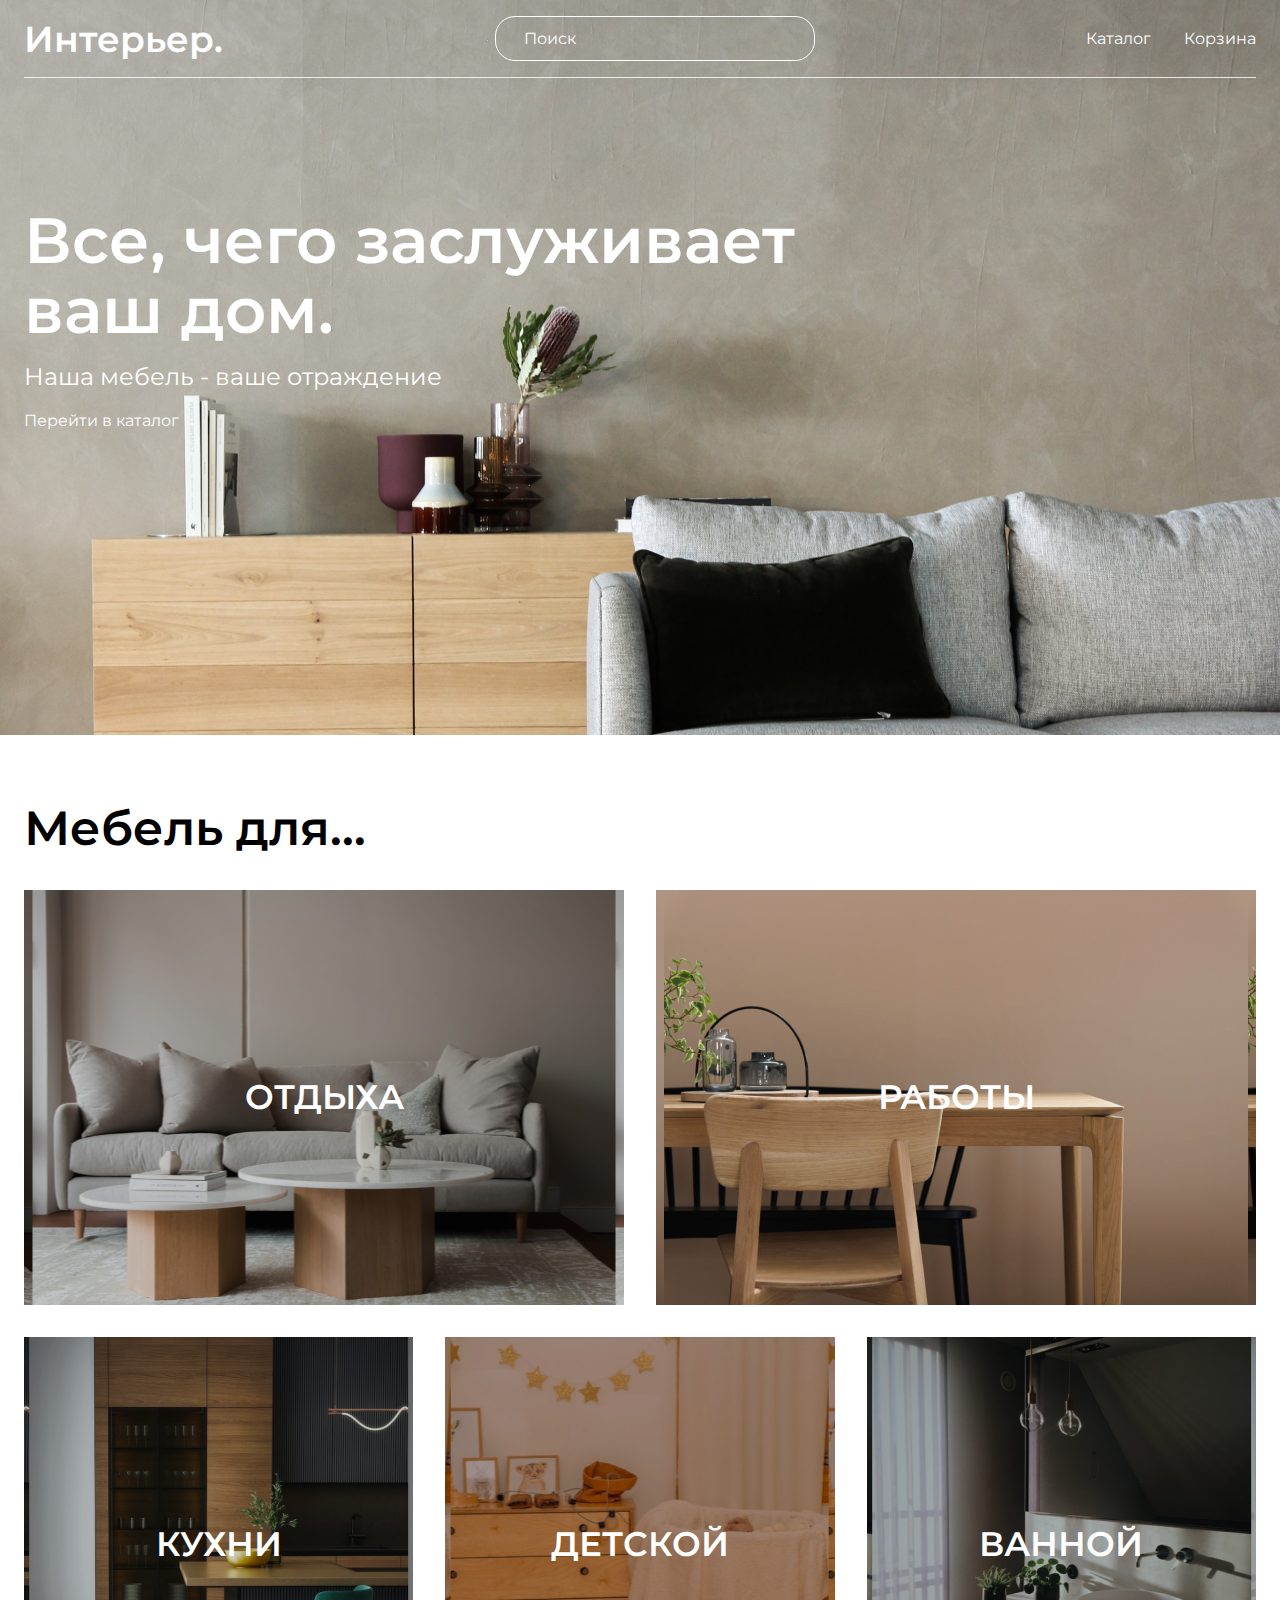
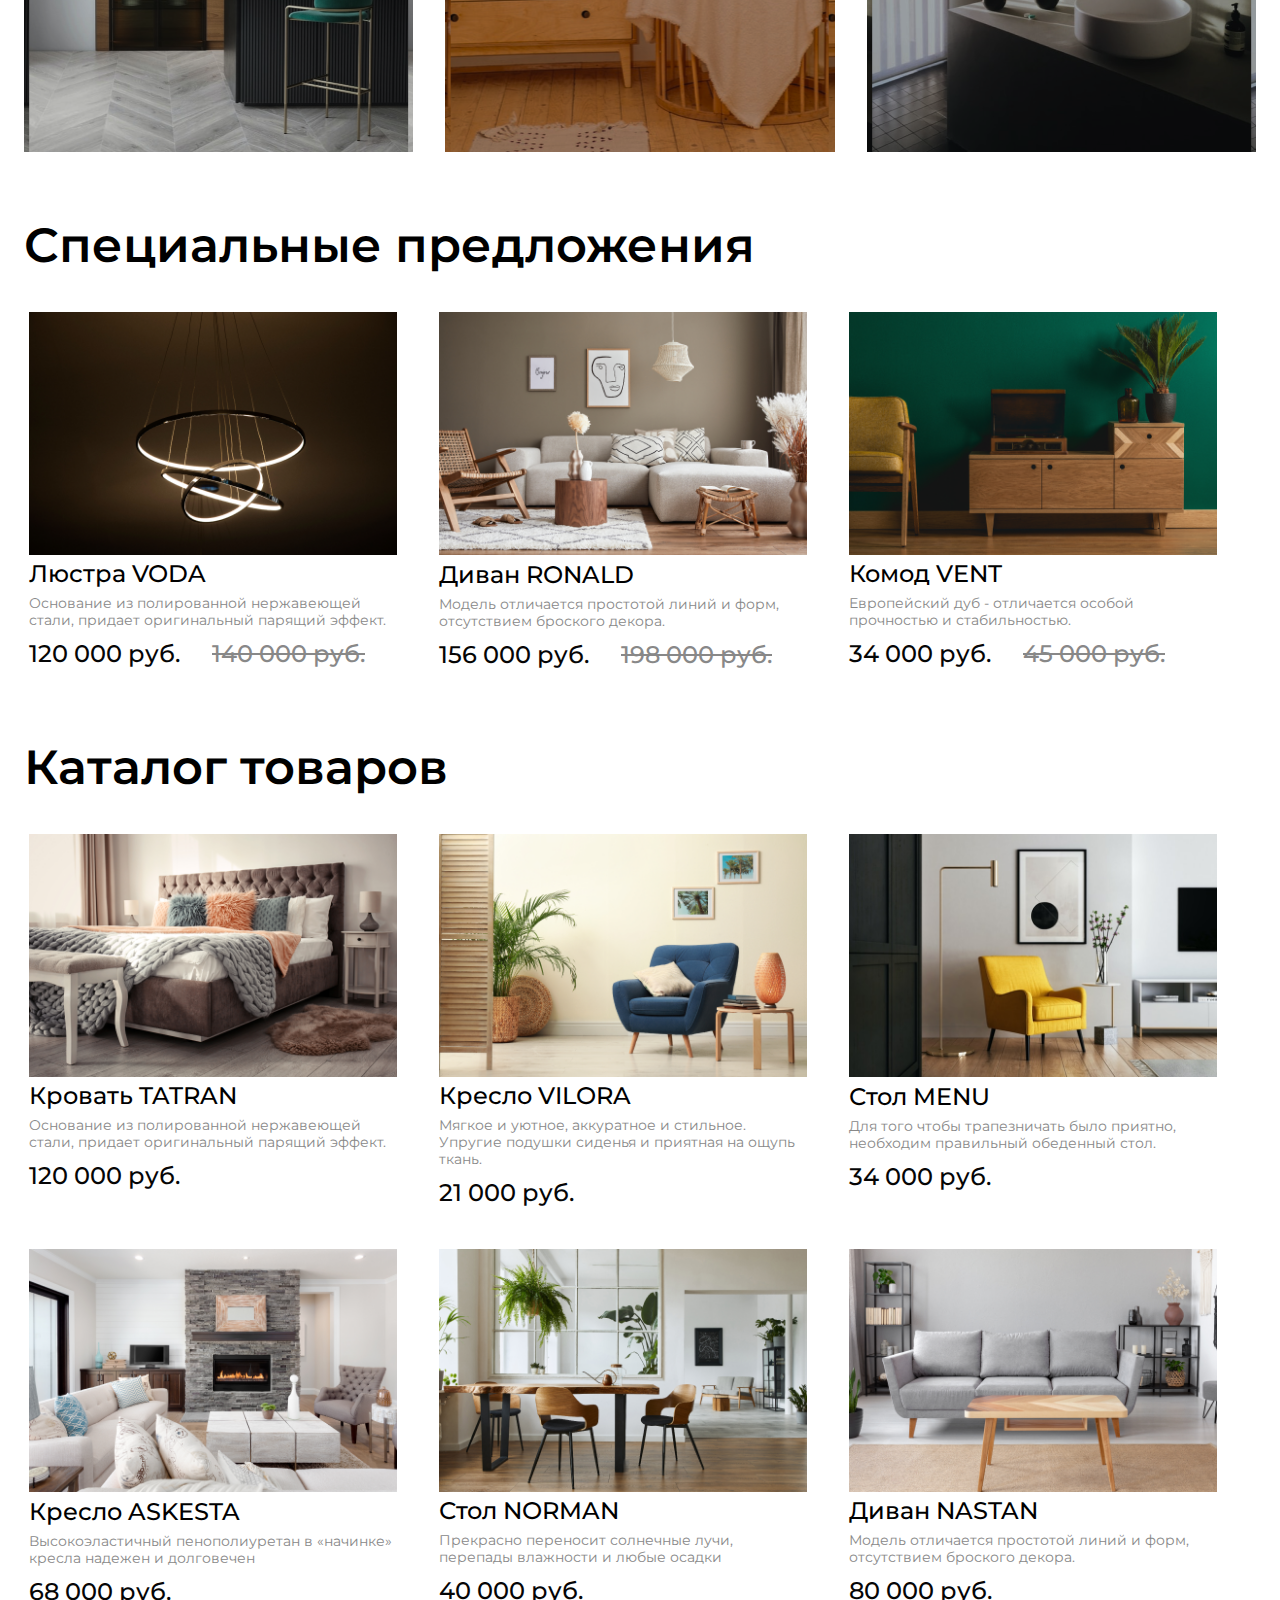
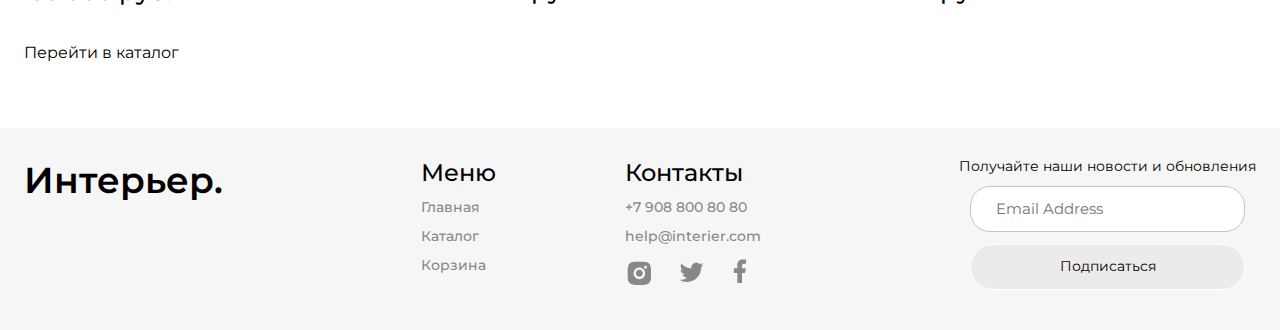
==== index.html @ f6179c94 "first commit" ====
<!DOCTYPE html>
<html lang="en">

<head>
    <meta charset="UTF-8">
    <meta http-equiv="X-UA-Compatible" content="IE=edge">
    <meta name="viewport" content="width=device-width, initial-scale=1.0">
    <link rel="preconnect" href="https://fonts.googleapis.com">
    <link rel="preconnect" href="https://fonts.gstatic.com" crossorigin>
    <link
        href="https://fonts.googleapis.com/css2?family=Montserrat:ital,wght@0,100;0,200;0,300;0,400;0,500;0,600;0,700;0,800;0,900;1,100;1,200;1,300;1,400;1,500;1,600;1,700;1,800;1,900&display=swap"
        rel="stylesheet">

    <link rel="stylesheet" href="css/normilize.css">
    <link rel="stylesheet" href="./css/style.min.css">
    <title>Best Pashi site</title>
</head>

<body>
    <div class="top center">
        <!-- <header class="header">
            <img class="header__logo" src="./img/social_links/logo.svg" alt="logo-header">
            <input class="header__input" type="text" placeholder="Поиск">
            <nav class="menu">
                <a href="./catalog.html" class="menu__link">Каталог</a>
                <a href="./basket.html" class="menu__link">Корзина</a>
            </nav>
        </header> -->
        <header class="header">
            <a href="./index.html" class="logo">Интерьер.</a>
            <input class="header__input" type="text" placeholder="Поиск">
            <nav class="header__menu">
                <a href="./catalog.html" class="header__link">Каталог</a>
                <a href="./basket.html" class="header__link">Корзина</a>
            </nav>
            <nav class="header__menu-mobile">
                <a href="./catalog.html" class="header__menu-mobile-link"><svg width="20" height="19"
                        viewBox="0 0 20 19" fill="none" xmlns="http://www.w3.org/2000/svg">
                        <g clip-path="url(#clip0_310_614)">
                            <path
                                d="M5.7515 2.99141C4.59282 4.14838 3.91891 5.70363 3.86709 7.34023C3.81528 8.97682 4.38946 10.5716 5.47264 11.7995C6.55581 13.0275 8.06645 13.7962 9.69672 13.9491C11.2973 14.0991 12.8949 13.6444 14.1757 12.6766L17.5069 16.0085L17.5069 16.0085C17.5897 16.0914 17.6881 16.1571 17.7963 16.2019C17.9046 16.2468 18.0206 16.2698 18.1377 16.2698C18.2549 16.2698 18.3709 16.2468 18.4791 16.2019C18.5873 16.1571 18.6857 16.0914 18.7685 16.0085C18.8514 15.9257 18.9171 15.8274 18.9619 15.7191C19.0068 15.6109 19.0298 15.4949 19.0298 15.3777C19.0298 15.2606 19.0068 15.1446 18.9619 15.0363C18.9171 14.9281 18.8514 14.8298 18.7685 14.7469L18.7685 14.7469L15.4368 11.416C16.4021 10.135 16.8547 8.53846 16.7038 6.93943C16.5501 5.31054 15.7816 3.80139 14.5547 2.719C13.3277 1.63662 11.7345 1.06232 10.0992 1.11292C8.46381 1.16352 6.90917 1.83523 5.7515 2.99141ZM5.7515 2.99141L5.82216 3.06217L5.7515 2.99141ZM13.5895 4.25366C14.0271 4.68416 14.3751 5.19703 14.6135 5.76269C14.8518 6.32835 14.9758 6.93561 14.9783 7.54944C14.9808 8.16327 14.8618 8.77152 14.628 9.3391C14.3943 9.90669 14.0505 10.4224 13.6164 10.8564C13.1824 11.2905 12.6667 11.6343 12.0991 11.868C11.5315 12.1018 10.9233 12.2208 10.3094 12.2183C9.6956 12.2158 9.08834 12.0918 8.52268 11.8535C7.95702 11.6151 7.44415 11.2671 7.01365 10.8295C6.15334 9.95509 5.67341 8.77613 5.6784 7.54944C5.6834 6.32275 6.17291 5.14773 7.04032 4.28033C7.90772 3.41292 9.08274 2.92341 10.3094 2.91841C11.5361 2.91342 12.7151 3.39335 13.5895 4.25366Z"
                                fill="white" stroke="white" stroke-width="0.2" />
                        </g>
                        <defs>
                            <clipPath id="clip0_310_614">
                                <rect width="19" height="19" fill="white" transform="translate(0.800537)" />
                            </clipPath>
                        </defs>
                    </svg>
                </a>
                <a href="./catalog.html" class="header__menu-mobile-link"><svg width="20" height="21" viewBox="0 0 20 21"
                        fill="none" xmlns="http://www.w3.org/2000/svg">
                        <rect x="0.800537" y="0.900024" width="4.57143" height="4.57143" fill="white" />
                        <rect x="0.800537" y="8.21436" width="4.57143" height="4.57143" fill="white" />
                        <rect x="0.800537" y="15.5286" width="4.57143" height="4.57143" fill="white" />
                        <rect x="8.11401" y="8.21436" width="4.57143" height="4.57143" fill="white" />
                        <rect x="8.11401" y="15.5286" width="4.57143" height="4.57143" fill="white" />
                        <rect x="8.11401" y="0.900024" width="4.57143" height="4.57143" fill="white" />
                        <rect x="15.4285" y="8.21436" width="4.57143" height="4.57143" fill="white" />
                        <rect x="15.4285" y="15.5286" width="4.57143" height="4.57143" fill="white" />
                        <rect x="15.4285" y="0.900024" width="4.57143" height="4.57143" fill="white" />
                    </svg>
                </a>
                <a href="./basket.html" class="header__menu-mobile-link"><svg width="25" height="25" viewBox="0 0 25 25"
                        fill="none" xmlns="http://www.w3.org/2000/svg">
                        <path
                            d="M14.5834 20.8333C15.1359 20.8333 15.6658 20.6138 16.0566 20.2231C16.4473 19.8324 16.6667 19.3025 16.6667 18.75C16.6667 18.1974 16.4473 17.6675 16.0566 17.2768C15.6658 16.8861 15.1359 16.6666 14.5834 16.6666C14.0309 16.6666 13.501 16.8861 13.1103 17.2768C12.7196 17.6675 12.5001 18.1974 12.5001 18.75C12.5001 19.3025 12.7196 19.8324 13.1103 20.2231C13.501 20.6138 14.0309 20.8333 14.5834 20.8333ZM7.29174 20.8333C7.84428 20.8333 8.37418 20.6138 8.76488 20.2231C9.15558 19.8324 9.37508 19.3025 9.37508 18.75C9.37508 18.1974 9.15558 17.6675 8.76488 17.2768C8.37418 16.8861 7.84428 16.6666 7.29174 16.6666C6.73921 16.6666 6.20931 16.8861 5.81861 17.2768C5.4279 17.6675 5.20841 18.1974 5.20841 18.75C5.20841 19.3025 5.4279 19.8324 5.81861 20.2231C6.20931 20.6138 6.73921 20.8333 7.29174 20.8333ZM20.873 6.16975C21.133 6.16136 21.3796 6.05217 21.5606 5.86525C21.7416 5.67834 21.8428 5.42836 21.8428 5.16819C21.8428 4.90801 21.7416 4.65804 21.5606 4.47112C21.3796 4.28421 21.133 4.17501 20.873 4.16663H19.674C18.7345 4.16663 17.922 4.81871 17.7178 5.73538L16.4126 11.6125C16.2084 12.5291 15.3959 13.1812 14.4563 13.1812H6.63133L5.12924 7.17079H14.8636C15.1212 7.15904 15.3644 7.04844 15.5425 6.86199C15.7206 6.67555 15.82 6.42761 15.82 6.16975C15.82 5.91189 15.7206 5.66395 15.5425 5.47751C15.3644 5.29106 15.1212 5.18046 14.8636 5.16871H5.12924C4.82473 5.16862 4.5242 5.23796 4.25051 5.37145C3.97682 5.50495 3.73716 5.69909 3.54976 5.93911C3.36236 6.17913 3.23215 6.45872 3.16903 6.75662C3.10591 7.05452 3.11154 7.36289 3.1855 7.65829L4.68758 13.6666C4.79586 14.1002 5.046 14.485 5.39821 14.7601C5.75042 15.0351 6.18447 15.1844 6.63133 15.1843H14.4563C15.368 15.1845 16.2524 14.8736 16.9636 14.3032C17.6748 13.7327 18.1701 12.9368 18.3678 12.0468L19.674 6.16975H20.873Z"
                            fill="white" />
                    </svg>
                </a>
            </nav>
        </header>
        <section class="home">
            <h1 class="home__title">Все, чего заслуживает<br> ваш дом.</h1>
            <p class="home__descr">Наша мебель - ваше отраждение</p>
            <a href="./catalog.html" class="content-link">Перейти в каталог</a>
        </section>
    </div>

    <section class="furniture center">
        <h2 class="products-title">Мебель для...</h2>
        <div class="furniture__grid-wrap">
            <div class="furniture__item furniture__item--background-1 furniture__item--6-colums">
                <a href="#" class="furniture__card-name">ОТДЫХА</a>
            </div>
            <div class="furniture__item furniture__item--background-2 furniture__item--6-colums">
                <a class="furniture__card-name" href="#">РАБОТЫ</a>
            </div>
            <div class="furniture__item furniture__item--background-3 ">
                <a class="furniture__card-name" href="#">КУХНИ</a>
            </div>
            <div class="furniture__item furniture__item--background-4 ">
                <a class="furniture__card-name" href="#">ДЕТСКОЙ</a>
            </div>
            <div class="furniture__item furniture__item--background-5 ">
                <a class="furniture__card-name" href="#">ВАННОЙ</a>
            </div>
        </div>
    </section>


    <section class="special center">
        <h2 class="products-title">Специальные предложения</h2>
        <div class="special__wrap-product">
            <div class="product-card">
                <div class="product-card__wrap-img">
                    <img src="./img/special/Rectangle_22.png" alt="picture" class="product-card__picture">
                    <img src="./img/cart_icons/heart.png" alt="picture" class="product-card__choice-one">
                    <img src="./img/cart_icons/cart.png" alt="picture" class="product-card__choice-two">
                </div>
                <a href="#" class="product-card__name">Люстра VODA</a>
                <p class="product-card__descr">Основание из полированной нержавеющей стали, придает оригинальный парящий
                    эффект.</p>
                <div class="product-card__flex-wrap">
                    <p class="product-card__price">120 000 руб.</p>
                    <p class="product-card__price product-card__price_line">140 000 руб.</p>
                </div>
            </div>
            <div class="product-card">
                <div class="product-card__wrap-img">
                    <img src="./img/special/Rectangle_23.png" alt="picture" class="product-card__picture">
                    <img src="./img/cart_icons/heart.png" alt="picture" class="product-card__choice-one">
                    <img src="./img/cart_icons/cart.png" alt="picture" class="product-card__choice-two">
                </div>
                <a href="#" class="product-card__name">Диван RONALD</a>
                <p class="product-card__descr">Модель отличается простотой линий и форм, отсутствием броского декора.
                </p>
                <div class="product-card__flex-wrap">
                    <p class="product-card__price">156 000 руб.</p>
                    <p class="product-card__price product-card__price_line">198 000 руб.</p>
                </div>
            </div>
            <div class="product-card">
                <div class="product-card__wrap-img">
                    <img src="./img/special/Rectangle_24.png" alt="picture" class="product-card__picture">
                    <img src="./img/cart_icons/heart.png" alt="picture" class="product-card__choice-one">
                    <img src="./img/cart_icons/cart.png" alt="picture" class="product-card__choice-two">
                </div>
                <a href="#" class="product-card__name">Комод VENT</a>
                <p class="product-card__descr">Европейский дуб - отличается особой прочностью и стабильностью.</p>
                <div class="product-card__flex-wrap">
                    <p class="product-card__price">34 000 руб.</p>
                    <p class="product-card__price product-card__price_line">45 000 руб.</p>
                </div>
            </div>
        </div>
    </section>
    <section class="catalog center">
        <h2 class="products-title">Каталог товаров</h2>
        <div class="catalog__wrap-product">
            <div class="product-card">
                <div class="product-card__wrap-img">
                    <img src="./img/catalog/Rectangle_22(1).png" alt="picture" class="product-card__picture">
                    <img src="./img/cart_icons/heart.png" alt="picture" class="product-card__choice-one">
                    <img src="./img/cart_icons/cart.png" alt="picture" class="product-card__choice-two">
                </div>
                <a href="#" class="product-card__name">Кровать TATRAN</a>
                <p class="product-card__descr">Основание из полированной нержавеющей стали, придает оригинальный парящий
                    эффект.</p>
                <div class="product-card__flex-wrap">
                    <p class="product-card__price">120 000 руб.</p>
                </div>
            </div>

            <div class="product-card">
                <div class="product-card__wrap-img">
                    <img src="./img/catalog/Rectangle_22(2).png" alt="picture" class="product-card__picture">
                    <img src="./img/cart_icons/heart.png" alt="picture" class="product-card__choice-one">
                    <img src="./img/cart_icons/cart.png" alt="picture" class="product-card__choice-two">
                </div>
                <a href="#" class="product-card__name">Кресло VILORA</a>
                <p class="product-card__descr">Мягкое и уютное, аккуратное и стильное. Упругие подушки сиденья и
                    приятная на ощупь ткань.</p>
                <div class="product-card__flex-wrap">
                    <p class="product-card__price">21 000 руб.</p>

                </div>
            </div>
            <div class="product-card">
                <div class="product-card__wrap-img">
                    <img src="./img/catalog/Rectangle_23(1).png" alt="picture" class="product-card__picture">
                    <img src="./img/cart_icons/heart.png" alt="picture" class="product-card__choice-one">
                    <img src="./img/cart_icons/cart.png" alt="picture" class="product-card__choice-two">
                </div>
                <a href="#" class="product-card__name">Стол MENU</a>
                <p class="product-card__descr">Для того чтобы трапезничать было приятно, необходим правильный обеденный
                    стол.</p>
                <div class="product-card__flex-wrap">
                    <p class="product-card__price">34 000 руб.</p>

                </div>
            </div>

            <div class="product-card">
                <div class="product-card__wrap-img">
                    <img src="./img/catalog/Rectangle_23(2).png" alt="picture" class="product-card__picture">
                    <img src="./img/cart_icons/heart.png" alt="picture" class="product-card__choice-one">
                    <img src="./img/cart_icons/cart.png" alt="picture" class="product-card__choice-two">
                </div>
                <a href="#" class="product-card__name">Кресло ASKESTA</a>
                <p class="product-card__descr">Высокоэластичный пенополиуретан в «начинке» кресла надежен и долговечен
                </p>
                <div class="product-card__flex-wrap">
                    <p class="product-card__price">68 000 руб.</p>

                </div>
            </div>

            <div class="product-card">
                <div class="product-card__wrap-img">
                    <img src="./img/catalog/Rectangle_24(1).png" alt="picture" class="product-card__picture">
                    <img src="./img/cart_icons/heart.png" alt="picture" class="product-card__choice-one">
                    <img src="./img/cart_icons/cart.png" alt="picture" class="product-card__choice-two">
                </div>
                <a href="#" class="product-card__name">Стол NORMAN</a>
                <p class="product-card__descr">Прекрасно переносит солнечные лучи, перепады влажности и любые осадки</p>
                <div class="product-card__flex-wrap">
                    <p class="product-card__price">40 000 руб.</p>

                </div>
            </div>

            <div class="product-card">
                <div class="product-card__wrap-img">
                    <img src="./img/catalog/Rectangle_24(2).png" alt="picture" class="product-card__picture">
                    <img src="./img/cart_icons/heart.png" alt="picture" class="product-card__choice-one">
                    <img src="./img/cart_icons/cart.png" alt="picture" class="product-card__choice-two">
                </div>
                <a href="#" class="product-card__name">Диван NASTAN</a>
                <p class="product-card__descr">Модель отличается простотой линий и форм, отсутствием броского декора.
                </p>
                <div class="product-card__flex-wrap">
                    <p class="product-card__price">80 000 руб.</p>

                </div>
            </div>

        </div>
        <div class="catalog__link ">
            <a href="./catalog.html" class="content-link content-link_black content-link_right">Перейти в каталог</a>
        </div>
    </section>
    <footer class="footer footer_home center">
        <div class="wrapp wrapp_footer">
            <div class="footer__wr-logo">
                <a href="#" class="logo logo_black">Интерьер.</a>
            </div>
            <div class="footer__wrapdiv">
                <nav class="footer__men">
                    <h3 class="footer__menu-title">Меню</h3>
                    <a href="./index.html" class="footer__menu-link">Главная</a>
                    <a href="./catalog.html" class="footer__menu-link">Каталог</a>
                    <a href="./basket.html" class="footer__menu-link">Корзина</a>
                </nav>
                <div class="footer__cont">
                    <h3 class="footer__cont-title">Контакты</h3>
                    <a href="#" class="footer__cont-link">+7 908 800 80 80</a>
                    <a href="#" class="footer__cont-link">help@interier.com</a>
                    <div class="footer__cont-ico">
                        <link rel="stylesheet" href="#" class="footer__cont-ico-img footer__cont-ico-img-inst">
                        <link rel="stylesheet" href="#" class="footer__cont-ico-img footer__cont-ico-img-twit">
                        <link rel="stylesheet" href="#" class="footer__cont-ico-img footer__cont-ico-img-face">
                    </div>
                </div>
            </div>
            <form action="#" class="footer__forms">
                <p class="footer__forms-news">Получайте наши новости и обновления</p>
                <input type="email" class="footer__forms-mail" placeholder="Email Address">
                <button class="btn btn_gray">Подписаться</button>
            </form>
        </div>
    </footer>
</body>

</html>
---- css/normilize.css ----
/*! normalize.css v8.0.1 | MIT License | github.com/necolas/normalize.css */

/* Document
   ========================================================================== */

/**
 * 1. Correct the line height in all browsers.
 * 2. Prevent adjustments of font size after orientation changes in iOS.
 */

h1, h2, h3, h4, p {
    margin: 0;
}

html {
    line-height: 1.15;
    /* 1 */
    -webkit-text-size-adjust: 100%;
    /* 2 */
}

/* Sections
   ========================================================================== */

/**
 * Remove the margin in all browsers.
 */

body {
    margin: 0;
}

/**
 * Render the `main` element consistently in IE.
 */

main {
    display: block;
}

/**
 * Correct the font size and margin on `h1` elements within `section` and
 * `article` contexts in Chrome, Firefox, and Safari.
 */

/* h1 {
    font-size: 2em;
    margin: 0.67em 0;
} */

/* Grouping content
   ========================================================================== */

/**
 * 1. Add the correct box sizing in Firefox.
 * 2. Show the overflow in Edge and IE.
 */

hr {
    box-sizing: content-box;
    /* 1 */
    height: 0;
    /* 1 */
    overflow: visible;
    /* 2 */
}

/**
 * 1. Correct the inheritance and scaling of font size in all browsers.
 * 2. Correct the odd `em` font sizing in all browsers.
 */

pre {
    font-family: monospace, monospace;
    /* 1 */
    font-size: 1em;
    /* 2 */
}

/* Text-level semantics
   ========================================================================== */

/**
 * Remove the gray background on active links in IE 10.
 */

a {
    background-color: transparent;
    color: black;
    text-decoration: none;
}

/**
 * 1. Remove the bottom border in Chrome 57-
 * 2. Add the correct text decoration in Chrome, Edge, IE, Opera, and Safari.
 */

abbr[title] {
    border-bottom: none;
    /* 1 */
    text-decoration: underline;
    /* 2 */
    text-decoration: underline dotted;
    /* 2 */
}

/**
 * Add the correct font weight in Chrome, Edge, and Safari.
 */

b,
strong {
    font-weight: bolder;
}

/**
 * 1. Correct the inheritance and scaling of font size in all browsers.
 * 2. Correct the odd `em` font sizing in all browsers.
 */

code,
kbd,
samp {
    font-family: monospace, monospace;
    /* 1 */
    font-size: 1em;
    /* 2 */
}

/**
 * Add the correct font size in all browsers.
 */

small {
    font-size: 80%;
}

/**
 * Prevent `sub` and `sup` elements from affecting the line height in
 * all browsers.
 */

sub,
sup {
    font-size: 75%;
    line-height: 0;
    position: relative;
    vertical-align: baseline;
}

sub {
    bottom: -0.25em;
}

sup {
    top: -0.5em;
}

/* Embedded content
   ========================================================================== */

/**
 * Remove the border on images inside links in IE 10.
 */

img {
    border-style: none;
}

/* Forms
   ========================================================================== */

/**
 * 1. Change the font styles in all browsers.
 * 2. Remove the margin in Firefox and Safari.
 */

button,
input,
optgroup,
select,
textarea {
    font-family: inherit;
    /* 1 */
    font-size: 100%;
    /* 1 */
    line-height: 1.15;
    /* 1 */
    margin: 0;
    /* 2 */
}

/**
 * Show the overflow in IE.
 * 1. Show the overflow in Edge.
 */

button,
input {
    /* 1 */
    overflow: visible;
}

/**
 * Remove the inheritance of text transform in Edge, Firefox, and IE.
 * 1. Remove the inheritance of text transform in Firefox.
 */

button,
select {
    /* 1 */
    text-transform: none;
}

/**
 * Correct the inability to style clickable types in iOS and Safari.
 */

button,
[type="button"],
[type="reset"],
[type="submit"] {
    -webkit-appearance: button;
}

/**
 * Remove the inner border and padding in Firefox.
 */

button::-moz-focus-inner,
[type="button"]::-moz-focus-inner,
[type="reset"]::-moz-focus-inner,
[type="submit"]::-moz-focus-inner {
    border-style: none;
    padding: 0;
}

/**
 * Restore the focus styles unset by the previous rule.
 */

button:-moz-focusring,
[type="button"]:-moz-focusring,
[type="reset"]:-moz-focusring,
[type="submit"]:-moz-focusring {
    outline: 1px dotted ButtonText;
}

/**
 * Correct the padding in Firefox.
 */

fieldset {
    padding: 0.35em 0.75em 0.625em;
}

/**
 * 1. Correct the text wrapping in Edge and IE.
 * 2. Correct the color inheritance from `fieldset` elements in IE.
 * 3. Remove the padding so developers are not caught out when they zero out
 *    `fieldset` elements in all browsers.
 */

legend {
    box-sizing: border-box;
    /* 1 */
    color: inherit;
    /* 2 */
    display: table;
    /* 1 */
    max-width: 100%;
    /* 1 */
    padding: 0;
    /* 3 */
    white-space: normal;
    /* 1 */
}

/**
 * Add the correct vertical alignment in Chrome, Firefox, and Opera.
 */

progress {
    vertical-align: baseline;
}

/**
 * Remove the default vertical scrollbar in IE 10+.
 */

textarea {
    overflow: auto;
}

/**
 * 1. Add the correct box sizing in IE 10.
 * 2. Remove the padding in IE 10.
 */

[type="checkbox"],
[type="radio"] {
    box-sizing: border-box;
    /* 1 */
    padding: 0;
    /* 2 */
}

/**
 * Correct the cursor style of increment and decrement buttons in Chrome.
 */

[type="number"]::-webkit-inner-spin-button,
[type="number"]::-webkit-outer-spin-button {
    height: auto;
}

/**
 * 1. Correct the odd appearance in Chrome and Safari.
 * 2. Correct the outline style in Safari.
 */

[type="search"] {
    -webkit-appearance: textfield;
    /* 1 */
    outline-offset: -2px;
    /* 2 */
}

/**
 * Remove the inner padding in Chrome and Safari on macOS.
 */

[type="search"]::-webkit-search-decoration {
    -webkit-appearance: none;
}

/**
 * 1. Correct the inability to style clickable types in iOS and Safari.
 * 2. Change font properties to `inherit` in Safari.
 */

::-webkit-file-upload-button {
    -webkit-appearance: button;
    /* 1 */
    font: inherit;
    /* 2 */
}

/* Interactive
   ========================================================================== */

/*
 * Add the correct display in Edge, IE 10+, and Firefox.
 */

details {
    display: block;
}

/*
 * Add the correct display in all browsers.
 */

summary {
    display: list-item;
}

/* Misc
   ========================================================================== */

/**
 * Add the correct display in IE 10+.
 */

template {
    display: none;
}

/**
 * Add the correct display in IE 10.
 */

[hidden] {
    display: none;
}

input:focus, textarea:focus, select:focus {
    outline: none !important;
}
---- css/style.min.css ----
.center{padding-left:calc(50% - 600px);padding-right:calc(50% - 600px)}.btn{width:200px;height:37px;border:1px solid #000;border-radius:50px;background-color:#fff;font-family:"Montserrat";font-style:normal;font-weight:400;font-size:14px;line-height:17px;color:#020202;cursor:pointer;-webkit-transition:.3s;transition:.3s}.btn:hover{background-color:#000;cursor:pointer;color:#fff;-webkit-transition:.3s;transition:.3s}.btn_bigger{width:290px;height:41px;background-color:rgba(0,0,0,0)}.btn_gray{background:rgba(222,215,215,.41);border:1px solid #fff;width:275px;height:46px}.btn_catalog{width:166px}.logo{font-family:"Montserrat";font-style:normal;font-weight:600;font-size:36px;line-height:44px;color:#fff;text-decoration:none}.logo_black{color:#000}.wrapp_header{background-image:url(../img/bg/basket_bg.png);min-height:400px;background-size:cover;background-repeat:no-repeat;margin-top:0px;background-position:center}.wrapp_sales{display:grid;grid-template-columns:repeat(12, 1fr);-webkit-column-gap:33px;-moz-column-gap:33px;column-gap:33px}.wrapp_spec{display:-webkit-box;display:-ms-flexbox;display:flex;-webkit-box-pack:justify;-ms-flex-pack:justify;justify-content:space-between;margin-top:32px;-ms-flex-wrap:wrap;flex-wrap:wrap}.wrapp_footer{display:-webkit-box;display:-ms-flexbox;display:flex;-webkit-box-pack:justify;-ms-flex-pack:justify;justify-content:space-between}.header{display:-webkit-box;display:-ms-flexbox;display:flex;-webkit-box-pack:justify;-ms-flex-pack:justify;justify-content:space-between;min-height:77px;-webkit-box-align:center;-ms-flex-align:center;align-items:center;border-bottom:.5px solid rgba(255,255,255,.8)}.header__input{border:1px solid #fff;border-radius:20px;width:288px;height:41px;background:rgba(0,0,0,0);padding-left:28px;outline:none;font-family:"Montserrat";color:#fff;-webkit-transition:.5s;transition:.5s}.header__input::-webkit-input-placeholder{color:#fff}.header__input::-moz-placeholder{color:#fff}.header__input:-ms-input-placeholder{color:#fff}.header__input::-ms-input-placeholder{color:#fff}.header__input::placeholder{color:#fff}.header__input:focus{background-color:rgba(255,255,255,.8);border-color:#272727;color:#000;-webkit-transition:.5s;transition:.5s}.header__input:focus::-webkit-input-placeholder{color:#000}.header__input:focus::-moz-placeholder{color:#000}.header__input:focus:-ms-input-placeholder{color:#000}.header__input:focus::-ms-input-placeholder{color:#000}.header__input:focus::placeholder{color:#000}.header__menu{width:170px;display:-webkit-box;display:-ms-flexbox;display:flex;-webkit-box-pack:justify;-ms-flex-pack:justify;justify-content:space-between}.header__link{font-family:"Montserrat";font-style:normal;font-weight:400;font-size:16px;line-height:20px;text-decoration:none;color:#fff}.header__link:hover{text-decoration:underline}.header__menu-mobile{display:none}.product-card{width:378px;-webkit-box-sizing:border-box;box-sizing:border-box;-webkit-transition:.3s;transition:.3s;padding:5px}.product-card:hover{-webkit-box-shadow:0px 0px 10px 1px gray;box-shadow:0px 0px 10px 1px gray;-webkit-transform:scale(1.005);transform:scale(1.005)}.product-card__choice-one{display:none}.product-card__choice-two{display:none}.product-card__wrap-img{position:relative;cursor:-webkit-zoom-in;cursor:zoom-in}.product-card__wrap-img:hover .product-card__choice-one{display:block;position:absolute;right:4%;top:4%;cursor:pointer}.product-card__wrap-img:hover .product-card__choice-two{display:block;position:absolute;right:12.15%;top:3.3%;cursor:pointer}.product-card__picture{width:100%}.product-card__name{font-family:"Montserrat";font-style:normal;font-weight:500;font-size:24px;line-height:29px;color:#000;margin-top:10px}.product-card__descr{font-family:"Montserrat";font-style:normal;font-weight:400;font-size:14px;line-height:17px;color:#888;margin-top:7px}.product-card__flex-wrap{display:-webkit-box;display:-ms-flexbox;display:flex;gap:32px;margin-top:10px;margin-bottom:0px}.product-card__price{font-family:"Montserrat";font-style:normal;font-weight:500;font-size:24px;line-height:29px;color:#050505}.product-card__price_line{text-decoration-line:line-through;color:#888}.footer{margin-top:95px;background-color:#f7f6f6;padding-top:30px;padding-bottom:40px}.footer_home{margin-top:63px}.footer__men{display:-webkit-box;display:-ms-flexbox;display:flex;-webkit-box-orient:vertical;-webkit-box-direction:normal;-ms-flex-direction:column;flex-direction:column;gap:12px}.footer__cont{display:-webkit-box;display:-ms-flexbox;display:flex;-webkit-box-orient:vertical;-webkit-box-direction:normal;-ms-flex-direction:column;flex-direction:column;gap:12px}.footer__forms{display:-webkit-box;display:-ms-flexbox;display:flex;-webkit-box-orient:vertical;-webkit-box-direction:normal;-ms-flex-direction:column;flex-direction:column;-webkit-box-align:center;-ms-flex-align:center;align-items:center;gap:12px}.footer__menu-title{font-family:"Montserrat";font-style:normal;font-weight:500;font-size:24px;line-height:29px;color:#000}.footer__menu-link{display:block;font-family:"Montserrat";font-style:normal;font-weight:500;font-size:14px;line-height:17px;color:#888}.footer__cont-title{font-family:"Montserrat";font-style:normal;font-weight:500;font-size:24px;line-height:29px;color:#000}.footer__cont-link{display:block;font-family:"Montserrat";font-style:normal;font-weight:500;font-size:14px;line-height:17px;color:#888}.footer__cont-ico{display:-webkit-box;display:-ms-flexbox;display:flex;-webkit-box-pack:justify;-ms-flex-pack:justify;justify-content:space-between;-webkit-box-align:center;-ms-flex-align:center;align-items:center;width:100%}.footer__cont-ico-img{display:block;width:28px;min-height:28px;cursor:pointer}.footer__cont-ico-img-inst{background-image:url(../img/social_links/inst.svg);background-repeat:no-repeat}.footer__cont-ico-img-twit{background-image:url(../img/social_links/twitter.svg);background-repeat:no-repeat;margin-top:5px}.footer__wrapdiv{display:-webkit-box;display:-ms-flexbox;display:flex;-webkit-box-pack:justify;-ms-flex-pack:justify;justify-content:space-between;min-width:340px}.footer__cont-ico-img-face{background-image:url(../img/social_links/facebook.svg);background-repeat:no-repeat}.footer__forms-news{font-family:"Montserrat";font-style:normal;font-weight:400;font-size:14px;line-height:16px;color:#000}.footer__forms-mail{background:#fff;border:1px solid #c4c4c4;-webkit-box-sizing:border-box;box-sizing:border-box;border-radius:20px;font-style:normal;font-weight:normal;font-size:15px;line-height:18px;color:#000;height:46px;width:275px;padding-left:25px;font-family:"Montserrat"}.sales{padding-top:64px}.sales__content{grid-column:span 8}.sales__nav{display:-webkit-box;display:-ms-flexbox;display:flex;-webkit-box-pack:justify;-ms-flex-pack:justify;justify-content:space-between;-webkit-box-align:center;-ms-flex-align:center;align-items:center;grid-column:span 4;padding-bottom:15px;padding-right:28px}.sales__nav-item{font-family:"Montserrat";font-style:normal;font-weight:400;font-size:16px;line-height:20px;color:#000}.sales__card{display:-webkit-box;display:-ms-flexbox;display:flex;padding:25px 0 32px 0;-webkit-column-gap:32px;-moz-column-gap:32px;column-gap:32px;border-top:1px solid #cacdd8}.sales__wr-btn{display:-webkit-box;display:-ms-flexbox;display:flex;-ms-flex-line-pack:center;align-content:center}.sales__card-picture{grid-column:span 2;width:173px;height:173px}.sales__wr-descr{display:-webkit-box;display:-ms-flexbox;display:flex;-webkit-box-pack:justify;-ms-flex-pack:justify;justify-content:space-between;width:100%}.sales__info-product{display:-webkit-box;display:-ms-flexbox;display:flex;-webkit-box-orient:vertical;-webkit-box-direction:normal;-ms-flex-direction:column;flex-direction:column;width:235px}.sales__card-name{margin-bottom:14px;font-family:"Montserrat";font-style:normal;font-weight:500;font-size:24px;line-height:29px;color:#000}.sales__card-descr{margin-bottom:16px;font-family:"Montserrat";font-style:normal;font-weight:400;font-size:14px;line-height:17px;color:#888}.sales__card-price{font-family:"Montserrat";font-style:normal;font-weight:500;font-size:16px;line-height:20px;color:#050505;margin-bottom:16px}.sales__flex-wr-links{display:-webkit-box;display:-ms-flexbox;display:flex;-webkit-column-gap:30px;-moz-column-gap:30px;column-gap:30px}.sales__card-link{font-family:"Montserrat";font-style:normal;font-weight:400;font-size:14px;line-height:210%;color:#000}.sales__card-link:hover{text-decoration:underline}.sales__card-input{width:71px;height:51px;background-color:#f7f6f6;border:1px solid #f7f6f6;border-radius:6px;text-align:center;font-family:"Poppins";font-style:normal;font-weight:600;font-size:14px;line-height:210%;display:-webkit-box;display:-ms-flexbox;display:flex;-webkit-box-align:center;-ms-flex-align:center;align-items:center;text-align:center;color:#000}.sales__form{grid-column:span 4;display:-webkit-box;display:-ms-flexbox;display:flex;-webkit-box-orient:vertical;-webkit-box-direction:normal;-ms-flex-direction:column;flex-direction:column;-webkit-box-align:center;-ms-flex-align:center;align-items:center;background:#f7f6f6;border-radius:20px}.sales__form-bar{margin-top:35px;width:300px;text-align:center}.sales__form-title{margin-top:42px;font-family:"Poppins",sans-serif;font-style:normal;font-weight:700;font-size:24px;line-height:36px;color:#000}.sales__text-input{border:0;border-bottom:1px solid #cacdd8;background-color:rgba(0,0,0,0);font-family:"Montserrat";font-style:normal;font-weight:400;font-size:14px;line-height:17px;color:#000;width:100%}.sales__text-input:not(:first-child){margin-top:35px}.sales__text-input::-webkit-input-placeholder{background:rgba(0,0,0,0)}.sales__text-input::-moz-placeholder{background:rgba(0,0,0,0)}.sales__text-input:-ms-input-placeholder{background:rgba(0,0,0,0)}.sales__text-input::-ms-input-placeholder{background:rgba(0,0,0,0)}.sales__text-input::placeholder{background:rgba(0,0,0,0)}.sales__sum-wrap{margin:64px 0 18px 0}.sales__sum-count{font-family:"Montserrat";font-weight:400px;font-size:24px;line-height:29px;color:#000}.sales__sum-count_medium{font-weight:600;padding-left:10px}.spec-content__title{font-family:"Montserrat";font-style:normal;font-weight:600;font-size:48px;line-height:59px;color:#000;margin-top:64px}.spec-content__link{display:block;margin-top:32px;font-family:"Montserrat";font-style:normal;font-weight:400;font-size:16px;line-height:24px;text-decoration-line:none;color:#000;text-decoration:none}.basket-promo__title{font-family:"Montserrat";font-style:normal;font-weight:600;font-size:64px;line-height:70px;color:#fff;margin-top:127px;display:block}.top{background-image:url(../img/bg/header_bg.png);min-height:735px;background-size:cover;background-repeat:no-repeat;margin-top:0px;background-position:center}.special__wrap-product{display:-webkit-box;display:-ms-flexbox;display:flex;-ms-flex-wrap:wrap;flex-wrap:wrap;gap:32px}.catalog__wrap-product{display:-webkit-box;display:-ms-flexbox;display:flex;-ms-flex-wrap:wrap;flex-wrap:wrap;-webkit-column-gap:32px;-moz-column-gap:32px;column-gap:32px;row-gap:32px}.home__title{font-family:"Montserrat";font-style:normal;font-weight:600;font-size:64px;line-height:70px;color:#fff;margin-bottom:16px;margin-top:64px}.home__descr{font-family:"Montserrat";font-style:normal;font-weight:400;font-size:24px;line-height:32px;color:#fff;margin-bottom:16px}.content-link{font-family:"Montserrat";font-style:normal;font-weight:400;font-size:16px;line-height:24px;text-decoration:none;color:#fff;text-decoration:none}.content-link_black{color:#000}.furniture__grid-wrap{display:grid;grid-template-columns:repeat(12, 1fr);gap:32px}.furniture__item{display:grid;height:415px;grid-column:span 4;-webkit-transition:1s;transition:1s}.furniture__item:hover{-webkit-transform:scale(1.03);transform:scale(1.03);-webkit-transition:all .8s ease-out;transition:all .8s ease-out;-webkit-box-shadow:#000 1px 0 10px;box-shadow:#000 1px 0 10px}.furniture__item--6-colums{grid-column:span 6}.furniture__item--background-1{background-image:url(../img/furninure/Rectangle\ 17.png);background-position:center}.furniture__item--background-2{background-image:url(../img/furninure/Rectangle\ 18.png);background-position:center}.furniture__item--background-3{background-image:url(../img/furninure/Rectangle\ 19.png);background-position:center}.furniture__item--background-4{background-image:url(../img/furninure/Rectangle\ 20.png);background-position:center}.furniture__item--background-5{background-image:url(../img/furninure/Rectangle\ 21.png);background-position:center}.furniture__card-name{font-family:"Montserrat";font-weight:600;font-size:34px;line-height:41px;text-transform:uppercase;color:#fff;text-decoration:none;display:grid;-webkit-box-pack:center;-ms-flex-pack:center;justify-content:center;-webkit-box-align:center;-ms-flex-align:center;align-items:center}.header{margin-bottom:127px}.top--catalog{background-image:url(../img/bg/Rectangle\ 29\ \(1\).png);min-height:400px}.catalog-promo__title{font-family:"Montserrat";font-weight:600;font-size:64px;line-height:70px;color:#fff;margin-top:127px}.catalog-items__grid-wrap{display:-webkit-box;display:-ms-flexbox;display:flex;-ms-flex-wrap:wrap;flex-wrap:wrap;-webkit-column-gap:32px;-moz-column-gap:32px;column-gap:32px;row-gap:48px}.catalog-items__link{padding-top:32px}.catalog-items__link-to{font-family:"Montserrat";font-style:normal;font-weight:400;font-size:16px;line-height:24px;text-decoration:none;color:#000;text-decoration:underline}.catalog-items__menu-bar{padding-top:64px;padding-bottom:41px;display:-webkit-box;display:-ms-flexbox;display:flex;-webkit-box-pack:justify;-ms-flex-pack:justify;justify-content:space-between;-webkit-box-align:center;-ms-flex-align:center;align-items:center}.catalog-items__menu{display:-webkit-box;display:-ms-flexbox;display:flex;min-width:240px}.catalog-items__menu-link{display:block;margin-right:25px;position:relative;font-family:"Montserrat";font-style:normal;font-weight:400;font-size:16px;line-height:20px;text-decoration:none;color:#000}.catalog-items__menu-link::before{content:"";bottom:0;left:0;position:absolute;width:0%;height:2px;background-color:#888;-webkit-transition:all .5s ease-out;transition:all .5s ease-out}.catalog-items__menu-link:not(:last-child)::after{content:"/";position:absolute;display:block;font-weight:400;font-size:16px;right:-16px;top:2px;pointer-events:none}.catalog-items__menu-link:hover:before{width:100%}.standart-select{border:1px solid #c4c4c4;border-radius:20px;padding:11px 20px 10px 14px;outline:none;cursor:pointer;font-family:"Montserrat";font-style:normal;font-weight:400;font-size:16px;line-height:20px;color:#000;width:100%;height:41px}.select-wrapp{position:relative;width:288px}.select-wrapp::after{content:"";position:absolute;top:50%;left:87%;-webkit-transform:translateY(-50%);transform:translateY(-50%);display:block;width:20px;height:11px;background-image:url(../img/Polygon\ 1.svg);pointer-events:none;background-repeat:no-repeat;background-size:contain}select{-moz-appearance:none;-webkit-appearance:none;appearance:none}.catalog__link{margin-top:30px}.products-title{font-weight:600;font-size:48px;line-height:59px;color:#000;margin-bottom:8px;font-family:"Montserrat";margin-bottom:20px;margin:64px 0 32px 0}@media(max-width: 1280px){.center{padding-left:24px;padding-right:24px}}@media(min-width: 1024px)and (max-width: 1245px){.center{padding-left:calc(50% - 500px);padding-right:calc(50% - 500px)}.special__wrap-product{-webkit-column-gap:50px;-moz-column-gap:50px;column-gap:50px;-webkit-box-pack:center;-ms-flex-pack:center;justify-content:center}.products-title{text-align:center}.catalog__wrap-product{-webkit-column-gap:50px;-moz-column-gap:50px;column-gap:50px;-webkit-box-pack:center;-ms-flex-pack:center;justify-content:center;row-gap:32px}.furniture__item{height:300px}.product-card{width:400px}}@media(max-width: 1024px){.center{padding-left:calc(50% - 393px);padding-right:calc(50% - 393px)}.furniture__item{height:268px}.special__wrap-product{-webkit-column-gap:29px;-moz-column-gap:29px;column-gap:29px;-webkit-box-pack:left;-ms-flex-pack:left;justify-content:left}.catalog__wrap-product{-webkit-column-gap:29px;-moz-column-gap:29px;column-gap:29px;row-gap:29px}.footer__wr-logo{display:none}.footer__forms-news{font-size:12px}.footer__forms{width:268px}}@media(min-width: 768px)and (max-width: 833px){.center{padding-left:calc(50% - 360px);padding-right:calc(50% - 360px)}.product-card{width:345px}.catalog__wrap-product{-webkit-column-gap:29px;-moz-column-gap:29px;column-gap:29px}}@media(min-width: 1024px)and (max-width: 1245px){.catalog-items__grid-wrap{-webkit-column-gap:50px;-moz-column-gap:50px;column-gap:50px;-webkit-box-pack:center;-ms-flex-pack:center;justify-content:center;row-gap:29px}}@media(max-width: 1024px){.catalog-items__grid-wrap{-webkit-column-gap:29px;-moz-column-gap:29px;column-gap:29px;row-gap:29px}}@media(max-width: 1024px){.wrapp_sales{grid-template-columns:repeat(auto-fit, minmax(250px, 1fr));row-gap:64px}.wrapp_spec{gap:29px}.sales__form{width:376px;min-height:556px}.spec-content__title{font-size:47px}}@media(min-width: 1024px)and (max-width: 1245px){.wrapp_spec{-webkit-column-gap:50px;-moz-column-gap:50px;column-gap:50px;-webkit-box-pack:center;-ms-flex-pack:center;justify-content:center;row-gap:50px}.spec-content__title{text-align:center}.spec-content__link{display:block;text-align:center}}@media(min-width: 768px)and (max-width: 833px){.wrapp_spec{gap:29px}}@media(max-width: 767px){.center{padding-left:calc(50% - 172.5px);padding-right:calc(50% - 172.5px)}.header{margin-bottom:29px;padding-top:32px;min-height:57px;border-bottom:none}.header__input{display:none}.header__menu{display:none}.header__menu-mobile{display:-webkit-box;display:-ms-flexbox;display:flex;gap:32px;-ms-flex-line-pack:center;align-content:center}.header__menu-mobile-link{display:-webkit-box;display:-ms-flexbox;display:flex;-ms-flex-line-pack:center;align-content:center}.logo{font-size:18px;line-height:22px}.home__title{font-family:"Montserrat";font-style:normal;font-weight:600;font-size:48px;line-height:59px;text-align:center;margin-top:0;color:#fff}.home__descr{font-family:"Montserrat";font-style:normal;font-weight:400;font-size:16px;line-height:32px;text-align:center;color:#fff}.home__link{display:block;text-align:center}.content-link_right{text-align:left}.furniture__grid-wrap{grid-template-columns:repeat(auto-fit, minmax(250px, 343px))}.furniture__item{height:374px}.furniture__item--6-colums{grid-column:span 4;height:243px}.furniture__card-name{font-size:28px;line-height:34px}.products-title{font-size:24px;line-height:29px;margin-top:32px;margin-bottom:32px}.footer{margin-top:32px}.footer__wrapdiv{display:-webkit-box;display:-ms-flexbox;display:flex;-webkit-box-pack:justify;-ms-flex-pack:justify;justify-content:space-between;min-width:100%}.footer__forms{margin-top:32px}.product-card__name{font-size:18px;line-height:22px}.product-card__descr{font-size:14px;line-height:17px}.product-card__price{font-size:18px;line-height:22px}.wrapp_footer{-ms-flex-wrap:wrap;flex-wrap:wrap;-webkit-box-pack:center;-ms-flex-pack:center;justify-content:center}.catalog-promo__title{text-align:center;font-size:48px;line-height:59px}.catalog-items__menu-bar{-ms-flex-wrap:wrap;flex-wrap:wrap;gap:16px}.sales__card-picture{display:none}.sales__wr-descr{-webkit-box-pack:justify;-ms-flex-pack:justify;justify-content:space-between}.sales__content{grid-column:span 4}.sales__wr-btn{-webkit-box-pack:center;-ms-flex-pack:center;justify-content:center}.sales__form{width:342px}.spec-content__title{font-size:24px;line-height:29px;margin-top:42px}.basket-promo__title{font-size:48px;line-height:59px;text-align:center}}
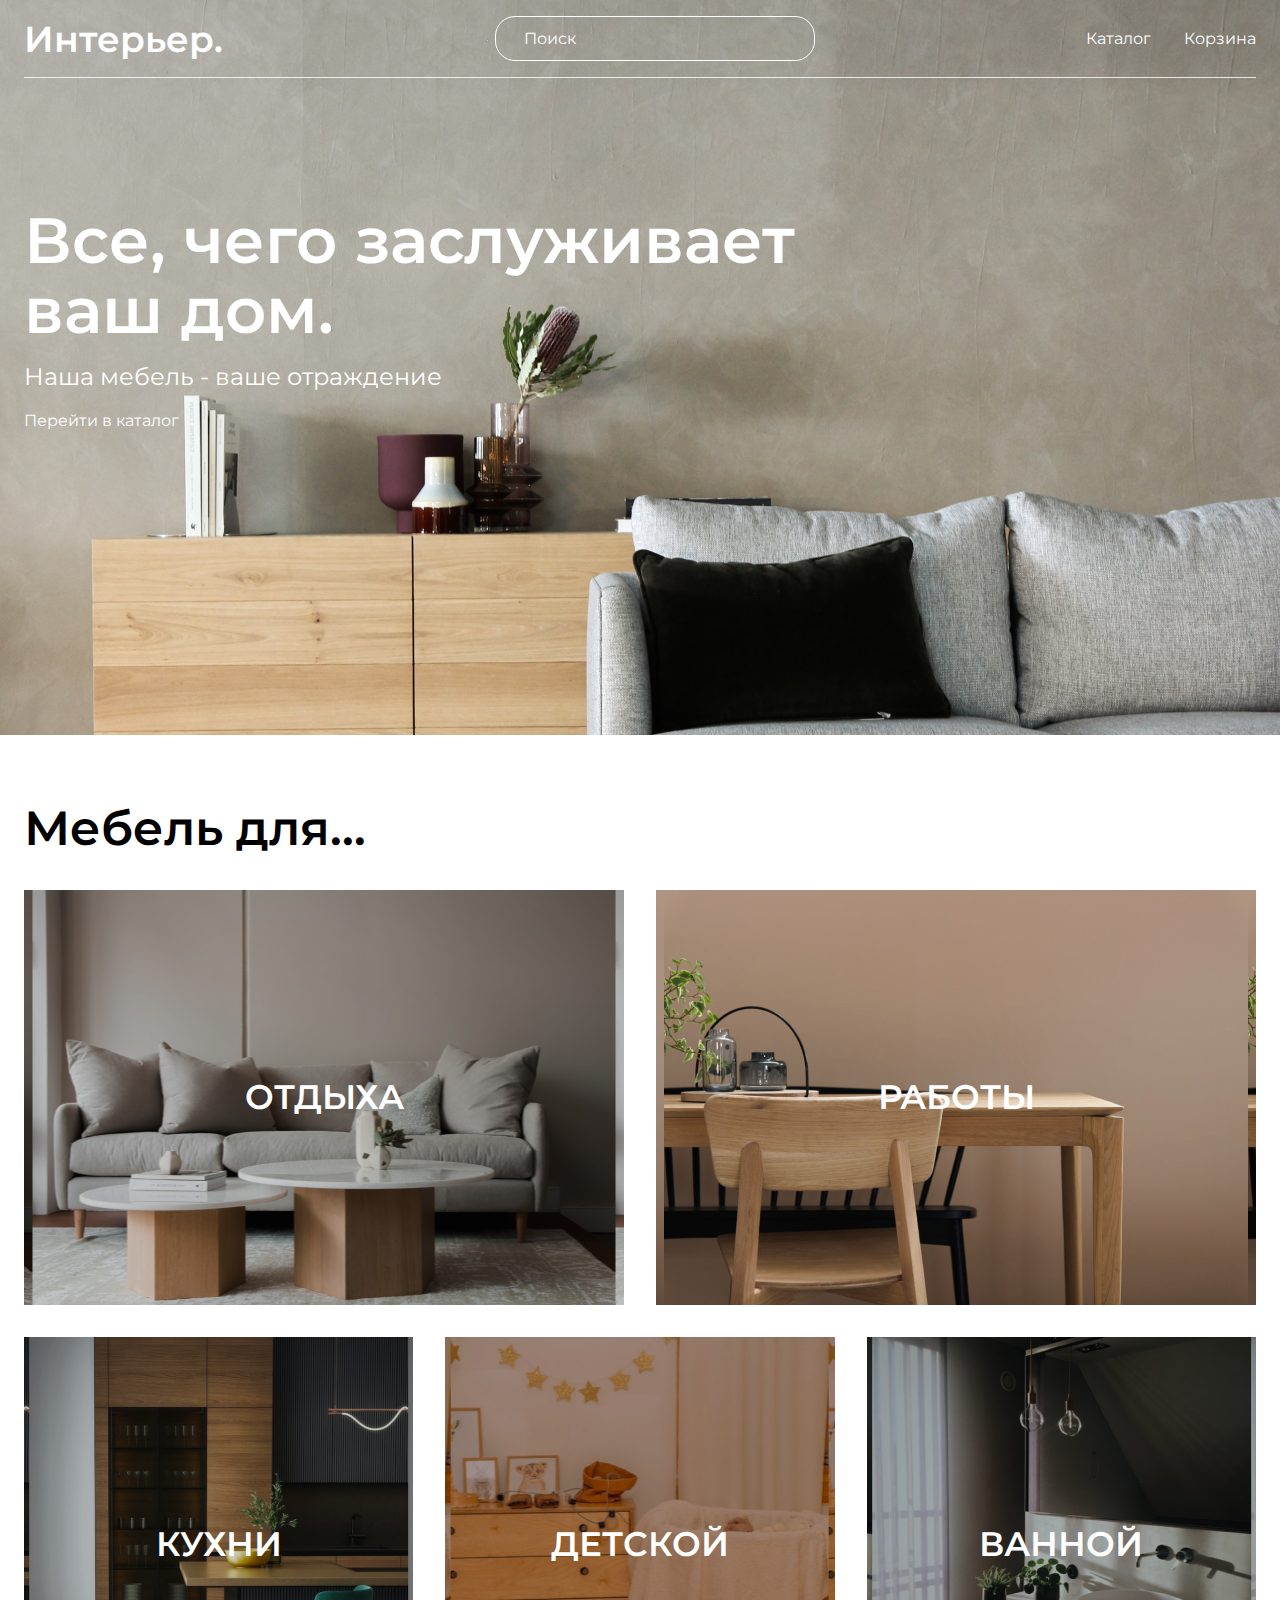
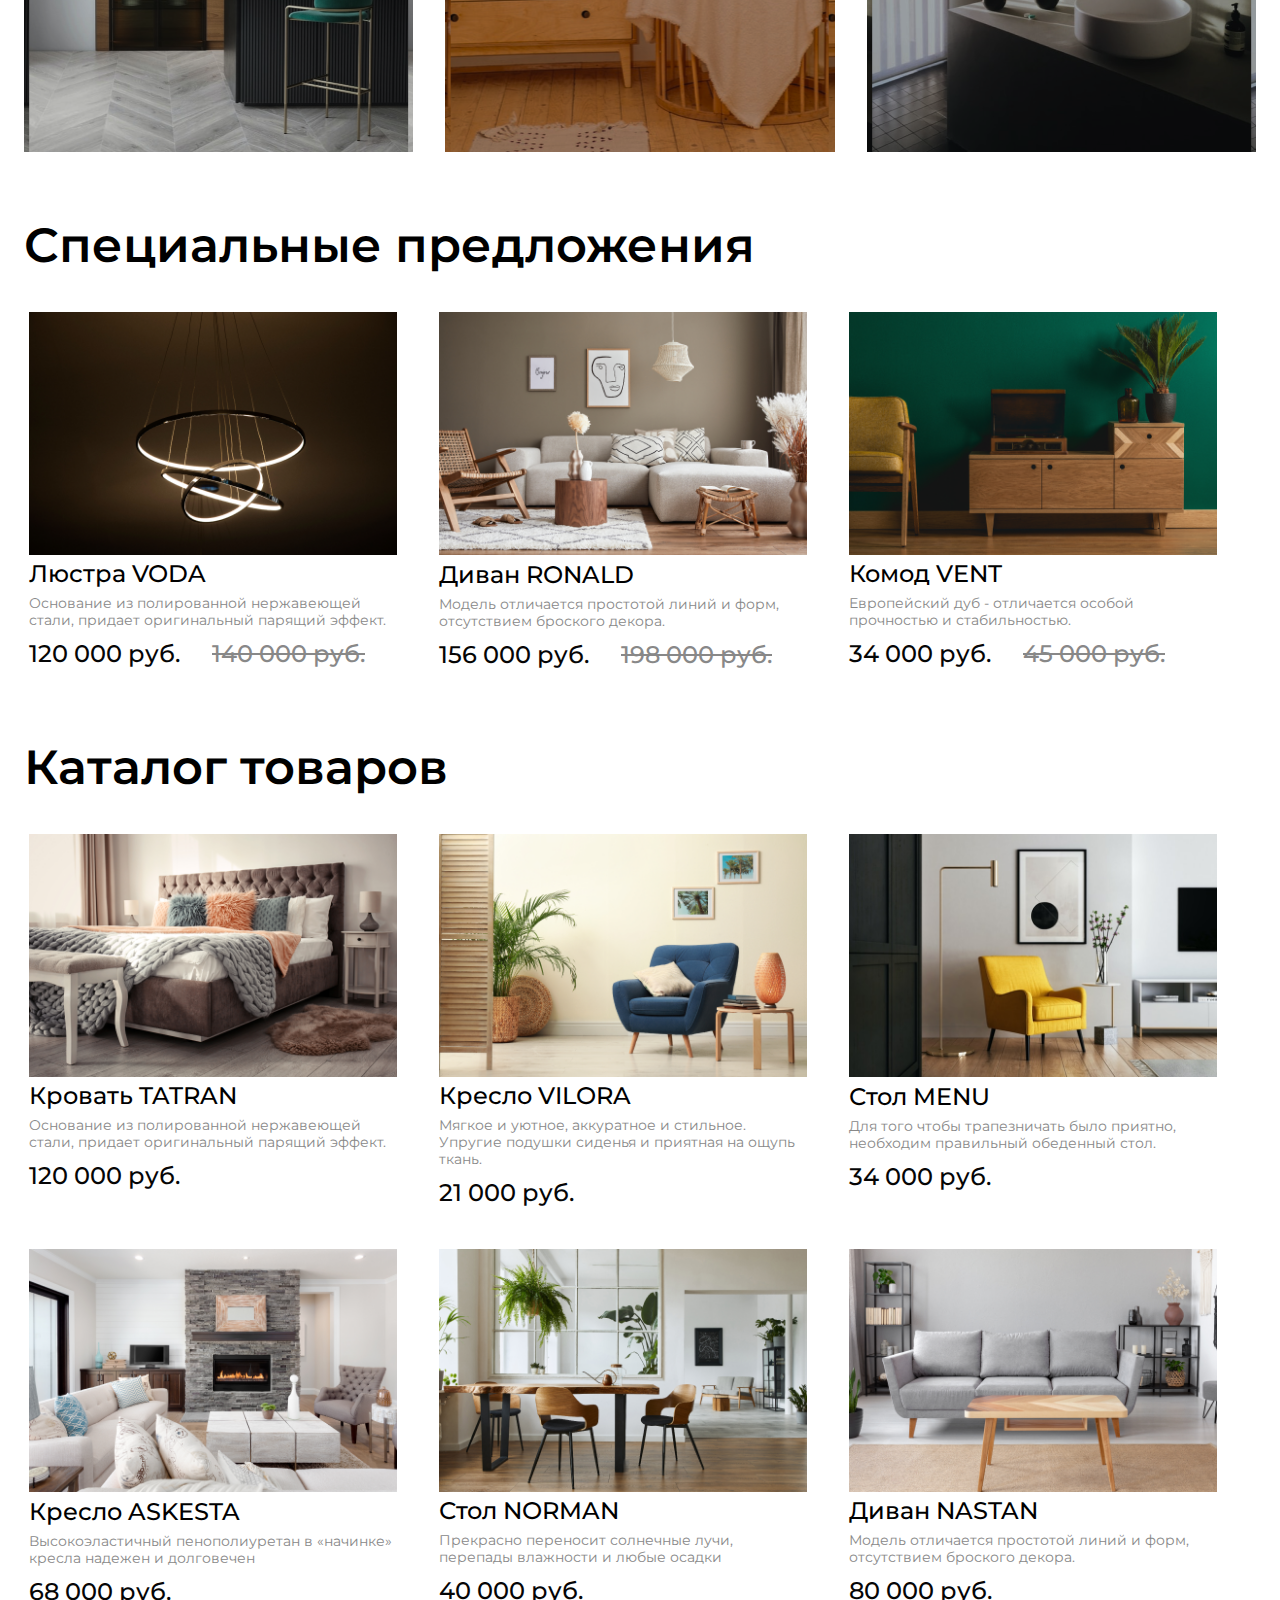
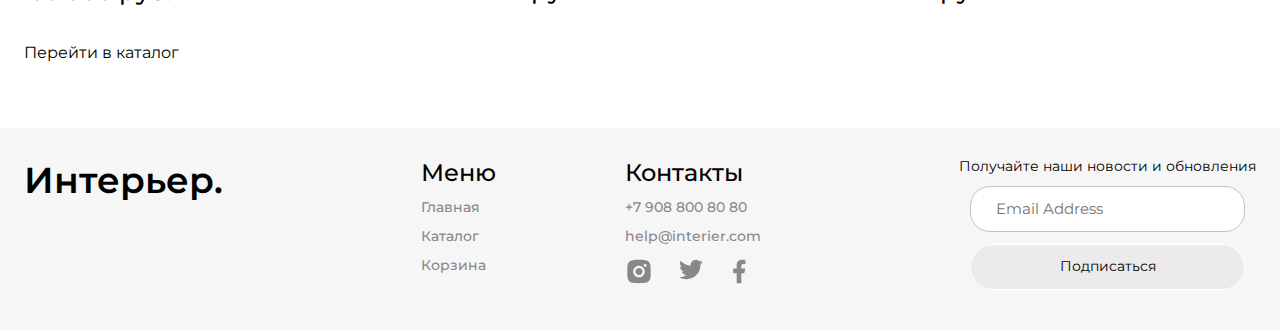
==== commit 31dce5f0: "added hover effects on links in header and footer:) Thanks Stas:)" ====
--- a/index.html
+++ b/index.html
@@ -13,7 +13,7 @@
 
     <link rel="stylesheet" href="css/normilize.css">
     <link rel="stylesheet" href="./css/style.min.css">
-    <title>Best Pashi site</title>
+    <title>interier.</title>
 </head>
 
 <body>
@@ -34,38 +34,37 @@
                 <a href="./basket.html" class="header__link">Корзина</a>
             </nav>
             <nav class="header__menu-mobile">
-                <a href="./catalog.html" class="header__menu-mobile-link"><svg width="20" height="19"
-                        viewBox="0 0 20 19" fill="none" xmlns="http://www.w3.org/2000/svg">
+                <a href="./catalog.html" class="header__menu-mobile-link"><svg class="header__menu-mobile-link-svg"
+                        width="20" height="19" viewBox="0 0 20 19" xmlns="http://www.w3.org/2000/svg">
                         <g clip-path="url(#clip0_310_614)">
                             <path
                                 d="M5.7515 2.99141C4.59282 4.14838 3.91891 5.70363 3.86709 7.34023C3.81528 8.97682 4.38946 10.5716 5.47264 11.7995C6.55581 13.0275 8.06645 13.7962 9.69672 13.9491C11.2973 14.0991 12.8949 13.6444 14.1757 12.6766L17.5069 16.0085L17.5069 16.0085C17.5897 16.0914 17.6881 16.1571 17.7963 16.2019C17.9046 16.2468 18.0206 16.2698 18.1377 16.2698C18.2549 16.2698 18.3709 16.2468 18.4791 16.2019C18.5873 16.1571 18.6857 16.0914 18.7685 16.0085C18.8514 15.9257 18.9171 15.8274 18.9619 15.7191C19.0068 15.6109 19.0298 15.4949 19.0298 15.3777C19.0298 15.2606 19.0068 15.1446 18.9619 15.0363C18.9171 14.9281 18.8514 14.8298 18.7685 14.7469L18.7685 14.7469L15.4368 11.416C16.4021 10.135 16.8547 8.53846 16.7038 6.93943C16.5501 5.31054 15.7816 3.80139 14.5547 2.719C13.3277 1.63662 11.7345 1.06232 10.0992 1.11292C8.46381 1.16352 6.90917 1.83523 5.7515 2.99141ZM5.7515 2.99141L5.82216 3.06217L5.7515 2.99141ZM13.5895 4.25366C14.0271 4.68416 14.3751 5.19703 14.6135 5.76269C14.8518 6.32835 14.9758 6.93561 14.9783 7.54944C14.9808 8.16327 14.8618 8.77152 14.628 9.3391C14.3943 9.90669 14.0505 10.4224 13.6164 10.8564C13.1824 11.2905 12.6667 11.6343 12.0991 11.868C11.5315 12.1018 10.9233 12.2208 10.3094 12.2183C9.6956 12.2158 9.08834 12.0918 8.52268 11.8535C7.95702 11.6151 7.44415 11.2671 7.01365 10.8295C6.15334 9.95509 5.67341 8.77613 5.6784 7.54944C5.6834 6.32275 6.17291 5.14773 7.04032 4.28033C7.90772 3.41292 9.08274 2.92341 10.3094 2.91841C11.5361 2.91342 12.7151 3.39335 13.5895 4.25366Z"
-                                fill="white" stroke="white" stroke-width="0.2" />
+                                stroke="white" stroke-width="0.1" />
                         </g>
                         <defs>
                             <clipPath id="clip0_310_614">
-                                <rect width="19" height="19" fill="white" transform="translate(0.800537)" />
+                                <rect width="19" height="19" transform="translate(0.800537)" />
                             </clipPath>
                         </defs>
                     </svg>
                 </a>
-                <a href="./catalog.html" class="header__menu-mobile-link"><svg width="20" height="21" viewBox="0 0 20 21"
-                        fill="none" xmlns="http://www.w3.org/2000/svg">
-                        <rect x="0.800537" y="0.900024" width="4.57143" height="4.57143" fill="white" />
-                        <rect x="0.800537" y="8.21436" width="4.57143" height="4.57143" fill="white" />
-                        <rect x="0.800537" y="15.5286" width="4.57143" height="4.57143" fill="white" />
-                        <rect x="8.11401" y="8.21436" width="4.57143" height="4.57143" fill="white" />
-                        <rect x="8.11401" y="15.5286" width="4.57143" height="4.57143" fill="white" />
-                        <rect x="8.11401" y="0.900024" width="4.57143" height="4.57143" fill="white" />
-                        <rect x="15.4285" y="8.21436" width="4.57143" height="4.57143" fill="white" />
-                        <rect x="15.4285" y="15.5286" width="4.57143" height="4.57143" fill="white" />
-                        <rect x="15.4285" y="0.900024" width="4.57143" height="4.57143" fill="white" />
+                <a href="./catalog.html" class="header__menu-mobile-link"><svg class="header__menu-mobile-link-svg"
+                        width="20" height="21" viewBox="0 0 20 21" xmlns="http://www.w3.org/2000/svg">
+                        <rect x="0.800537" y="0.900024" width="4.57143" height="4.57143" />
+                        <rect x="0.800537" y="8.21436" width="4.57143" height="4.57143" />
+                        <rect x="0.800537" y="15.5286" width="4.57143" height="4.57143" />
+                        <rect x="8.11401" y="8.21436" width="4.57143" height="4.57143" />
+                        <rect x="8.11401" y="15.5286" width="4.57143" height="4.57143" />
+                        <rect x="8.11401" y="0.900024" width="4.57143" height="4.57143" />
+                        <rect x="15.4285" y="8.21436" width="4.57143" height="4.57143" />
+                        <rect x="15.4285" y="15.5286" width="4.57143" height="4.57143" />
+                        <rect x="15.4285" y="0.900024" width="4.57143" height="4.57143" />
                     </svg>
                 </a>
-                <a href="./basket.html" class="header__menu-mobile-link"><svg width="25" height="25" viewBox="0 0 25 25"
-                        fill="none" xmlns="http://www.w3.org/2000/svg">
+                <a href="./basket.html" class="header__menu-mobile-link"><svg class="header__menu-mobile-link-svg"
+                        width="25" height="25" viewBox="0 0 25 25" xmlns="http://www.w3.org/2000/svg">
                         <path
-                            d="M14.5834 20.8333C15.1359 20.8333 15.6658 20.6138 16.0566 20.2231C16.4473 19.8324 16.6667 19.3025 16.6667 18.75C16.6667 18.1974 16.4473 17.6675 16.0566 17.2768C15.6658 16.8861 15.1359 16.6666 14.5834 16.6666C14.0309 16.6666 13.501 16.8861 13.1103 17.2768C12.7196 17.6675 12.5001 18.1974 12.5001 18.75C12.5001 19.3025 12.7196 19.8324 13.1103 20.2231C13.501 20.6138 14.0309 20.8333 14.5834 20.8333ZM7.29174 20.8333C7.84428 20.8333 8.37418 20.6138 8.76488 20.2231C9.15558 19.8324 9.37508 19.3025 9.37508 18.75C9.37508 18.1974 9.15558 17.6675 8.76488 17.2768C8.37418 16.8861 7.84428 16.6666 7.29174 16.6666C6.73921 16.6666 6.20931 16.8861 5.81861 17.2768C5.4279 17.6675 5.20841 18.1974 5.20841 18.75C5.20841 19.3025 5.4279 19.8324 5.81861 20.2231C6.20931 20.6138 6.73921 20.8333 7.29174 20.8333ZM20.873 6.16975C21.133 6.16136 21.3796 6.05217 21.5606 5.86525C21.7416 5.67834 21.8428 5.42836 21.8428 5.16819C21.8428 4.90801 21.7416 4.65804 21.5606 4.47112C21.3796 4.28421 21.133 4.17501 20.873 4.16663H19.674C18.7345 4.16663 17.922 4.81871 17.7178 5.73538L16.4126 11.6125C16.2084 12.5291 15.3959 13.1812 14.4563 13.1812H6.63133L5.12924 7.17079H14.8636C15.1212 7.15904 15.3644 7.04844 15.5425 6.86199C15.7206 6.67555 15.82 6.42761 15.82 6.16975C15.82 5.91189 15.7206 5.66395 15.5425 5.47751C15.3644 5.29106 15.1212 5.18046 14.8636 5.16871H5.12924C4.82473 5.16862 4.5242 5.23796 4.25051 5.37145C3.97682 5.50495 3.73716 5.69909 3.54976 5.93911C3.36236 6.17913 3.23215 6.45872 3.16903 6.75662C3.10591 7.05452 3.11154 7.36289 3.1855 7.65829L4.68758 13.6666C4.79586 14.1002 5.046 14.485 5.39821 14.7601C5.75042 15.0351 6.18447 15.1844 6.63133 15.1843H14.4563C15.368 15.1845 16.2524 14.8736 16.9636 14.3032C17.6748 13.7327 18.1701 12.9368 18.3678 12.0468L19.674 6.16975H20.873Z"
-                            fill="white" />
+                            d="M14.5834 20.8333C15.1359 20.8333 15.6658 20.6138 16.0566 20.2231C16.4473 19.8324 16.6667 19.3025 16.6667 18.75C16.6667 18.1974 16.4473 17.6675 16.0566 17.2768C15.6658 16.8861 15.1359 16.6666 14.5834 16.6666C14.0309 16.6666 13.501 16.8861 13.1103 17.2768C12.7196 17.6675 12.5001 18.1974 12.5001 18.75C12.5001 19.3025 12.7196 19.8324 13.1103 20.2231C13.501 20.6138 14.0309 20.8333 14.5834 20.8333ZM7.29174 20.8333C7.84428 20.8333 8.37418 20.6138 8.76488 20.2231C9.15558 19.8324 9.37508 19.3025 9.37508 18.75C9.37508 18.1974 9.15558 17.6675 8.76488 17.2768C8.37418 16.8861 7.84428 16.6666 7.29174 16.6666C6.73921 16.6666 6.20931 16.8861 5.81861 17.2768C5.4279 17.6675 5.20841 18.1974 5.20841 18.75C5.20841 19.3025 5.4279 19.8324 5.81861 20.2231C6.20931 20.6138 6.73921 20.8333 7.29174 20.8333ZM20.873 6.16975C21.133 6.16136 21.3796 6.05217 21.5606 5.86525C21.7416 5.67834 21.8428 5.42836 21.8428 5.16819C21.8428 4.90801 21.7416 4.65804 21.5606 4.47112C21.3796 4.28421 21.133 4.17501 20.873 4.16663H19.674C18.7345 4.16663 17.922 4.81871 17.7178 5.73538L16.4126 11.6125C16.2084 12.5291 15.3959 13.1812 14.4563 13.1812H6.63133L5.12924 7.17079H14.8636C15.1212 7.15904 15.3644 7.04844 15.5425 6.86199C15.7206 6.67555 15.82 6.42761 15.82 6.16975C15.82 5.91189 15.7206 5.66395 15.5425 5.47751C15.3644 5.29106 15.1212 5.18046 14.8636 5.16871H5.12924C4.82473 5.16862 4.5242 5.23796 4.25051 5.37145C3.97682 5.50495 3.73716 5.69909 3.54976 5.93911C3.36236 6.17913 3.23215 6.45872 3.16903 6.75662C3.10591 7.05452 3.11154 7.36289 3.1855 7.65829L4.68758 13.6666C4.79586 14.1002 5.046 14.485 5.39821 14.7601C5.75042 15.0351 6.18447 15.1844 6.63133 15.1843H14.4563C15.368 15.1845 16.2524 14.8736 16.9636 14.3032C17.6748 13.7327 18.1701 12.9368 18.3678 12.0468L19.674 6.16975H20.873Z" />
                     </svg>
                 </a>
             </nav>
@@ -73,7 +72,7 @@
         <section class="home">
             <h1 class="home__title">Все, чего заслуживает<br> ваш дом.</h1>
             <p class="home__descr">Наша мебель - ваше отраждение</p>
-            <a href="./catalog.html" class="content-link">Перейти в каталог</a>
+            <a href="./catalog.html" class="content-link content-link_center">Перейти в каталог</a>
         </section>
     </div>
 
@@ -256,11 +255,35 @@
                     <h3 class="footer__cont-title">Контакты</h3>
                     <a href="#" class="footer__cont-link">+7 908 800 80 80</a>
                     <a href="#" class="footer__cont-link">help@interier.com</a>
+
                     <div class="footer__cont-ico">
-                        <link rel="stylesheet" href="#" class="footer__cont-ico-img footer__cont-ico-img-inst">
-                        <link rel="stylesheet" href="#" class="footer__cont-ico-img footer__cont-ico-img-twit">
-                        <link rel="stylesheet" href="#" class="footer__cont-ico-img footer__cont-ico-img-face">
+                        <a rel="stylesheet" href="#" class="footer__cont-ico-img"><svg class="footer__cont-ico-img-inst"
+                                width="28" height="29" viewBox="0 0 28 29" xmlns="http://www.w3.org/2000/svg">
+                                <g clip-path="url(#clip0_5139_60)">
+                                    <path
+                                        d="M14 2.83398C17.1698 2.83398 17.5653 2.84565 18.809 2.90398C20.0515 2.96232 20.8973 3.15715 21.6417 3.44648C22.4117 3.74282 23.0603 4.14415 23.709 4.79165C24.3022 5.37486 24.7613 6.08034 25.0542 6.85898C25.3423 7.60215 25.5383 8.44915 25.5967 9.69165C25.6515 10.9353 25.6667 11.3308 25.6667 14.5007C25.6667 17.6705 25.655 18.066 25.5967 19.3097C25.5383 20.5522 25.3423 21.398 25.0542 22.1423C24.7621 22.9214 24.303 23.627 23.709 24.2097C23.1256 24.8027 22.4202 25.2617 21.6417 25.5548C20.8985 25.843 20.0515 26.039 18.809 26.0973C17.5653 26.1522 17.1698 26.1673 14 26.1673C10.8302 26.1673 10.4347 26.1557 9.191 26.0973C7.9485 26.039 7.10267 25.843 6.35834 25.5548C5.57938 25.2625 4.87378 24.8034 4.291 24.2097C3.69764 23.6265 3.23859 22.921 2.94584 22.1423C2.6565 21.3992 2.46167 20.5522 2.40334 19.3097C2.3485 18.066 2.33334 17.6705 2.33334 14.5007C2.33334 11.3308 2.345 10.9353 2.40334 9.69165C2.46167 8.44798 2.6565 7.60332 2.94584 6.85898C3.23778 6.07986 3.69694 5.37419 4.291 4.79165C4.87395 4.19809 5.5795 3.739 6.35834 3.44648C7.10267 3.15715 7.94734 2.96232 9.191 2.90398C10.4347 2.84915 10.8302 2.83398 14 2.83398ZM14 8.66732C12.4529 8.66732 10.9692 9.2819 9.87521 10.3759C8.78125 11.4698 8.16667 12.9536 8.16667 14.5007C8.16667 16.0477 8.78125 17.5315 9.87521 18.6254C10.9692 19.7194 12.4529 20.334 14 20.334C15.5471 20.334 17.0308 19.7194 18.1248 18.6254C19.2188 17.5315 19.8333 16.0477 19.8333 14.5007C19.8333 12.9536 19.2188 11.4698 18.1248 10.3759C17.0308 9.2819 15.5471 8.66732 14 8.66732ZM21.5833 8.37565C21.5833 7.98888 21.4297 7.61794 21.1562 7.34445C20.8827 7.07096 20.5118 6.91732 20.125 6.91732C19.7382 6.91732 19.3673 7.07096 19.0938 7.34445C18.8203 7.61794 18.6667 7.98888 18.6667 8.37565C18.6667 8.76243 18.8203 9.13336 19.0938 9.40685C19.3673 9.68034 19.7382 9.83398 20.125 9.83398C20.5118 9.83398 20.8827 9.68034 21.1562 9.40685C21.4297 9.13336 21.5833 8.76243 21.5833 8.37565ZM14 11.0007C14.9283 11.0007 15.8185 11.3694 16.4749 12.0258C17.1313 12.6822 17.5 13.5724 17.5 14.5007C17.5 15.4289 17.1313 16.3191 16.4749 16.9755C15.8185 17.6319 14.9283 18.0007 14 18.0007C13.0717 18.0007 12.1815 17.6319 11.5251 16.9755C10.8688 16.3191 10.5 15.4289 10.5 14.5007C10.5 13.5724 10.8688 12.6822 11.5251 12.0258C12.1815 11.3694 13.0717 11.0007 14 11.0007Z" />
+                                </g>
+                                <defs>
+                                    <clipPath id="clip0_5139_60">
+                                        <rect width="28" height="28" transform="translate(0 0.50061)" />
+                                    </clipPath>
+                                </defs>
+                            </svg>
+                        </a>
+                        <a rel="stylesheet" href="#" class="footer__cont-ico-img"><svg class="footer__cont-ico-img-inst"
+                                width="24" height="21" viewBox="0 0 24 21" xmlns="http://www.w3.org/2000/svg">
+                                <path
+                                    d="M23.8557 3.09919C22.965 3.49317 22.0205 3.75191 21.0533 3.86686C22.0727 3.2572 22.8357 2.29771 23.2 1.16719C22.2433 1.73652 21.1945 2.13552 20.1013 2.35136C19.3671 1.5657 18.3938 1.04465 17.3328 0.869207C16.2718 0.693765 15.1826 0.873764 14.2345 1.38122C13.2864 1.88868 12.5325 2.69516 12.09 3.67528C11.6475 4.65541 11.5412 5.75427 11.7877 6.80103C9.84763 6.70379 7.94973 6.19964 6.21718 5.3213C4.48462 4.44296 2.95616 3.21008 1.73101 1.70269C1.29735 2.44755 1.06946 3.29429 1.07067 4.15619C1.07067 5.84786 1.93167 7.34236 3.24067 8.21736C2.46602 8.19297 1.70841 7.98377 1.03101 7.60719V7.66786C1.03124 8.79451 1.42111 9.88641 2.1345 10.7584C2.84789 11.6304 3.8409 12.2289 4.94517 12.4524C4.22606 12.6472 3.47203 12.676 2.74017 12.5364C3.05152 13.5061 3.65835 14.3543 4.4757 14.962C5.29305 15.5697 6.27999 15.9066 7.29834 15.9255C6.28624 16.7204 5.12738 17.308 3.88804 17.6547C2.64869 18.0014 1.35316 18.1005 0.0755081 17.9462C2.30582 19.3805 4.90212 20.142 7.55384 20.1395C16.529 20.1395 21.4372 12.7044 21.4372 6.25619C21.4372 6.04619 21.4313 5.83386 21.422 5.62619C22.3773 4.93572 23.2019 4.08038 23.8568 3.10036L23.8557 3.09919Z" />
+                            </svg>
+                        </a>
+                        <a rel="stylesheet" href="#" class="footer__cont-ico-img"><svg class="footer__cont-ico-img-inst"
+                                width="13" height="25" viewBox="0 0 13 25" xmlns="http://www.w3.org/2000/svg">
+                                <path
+                                    d="M8.33332 14.2218H11.25L12.4167 9.55518H8.33332V7.22184C8.33332 6.02018 8.33332 4.88851 10.6667 4.88851H12.4167V0.968509C12.0363 0.918343 10.6002 0.805176 9.08349 0.805176C5.91599 0.805176 3.66666 2.73834 3.66666 6.28851V9.55518H0.166656V14.2218H3.66666V24.1385H8.33332V14.2218Z" />
+                            </svg>
+                        </a>
                     </div>
+
                 </div>
             </div>
             <form action="#" class="footer__forms">
--- a/css/style.min.css
+++ b/css/style.min.css
@@ -1 +1 @@
-.center{padding-left:calc(50% - 600px);padding-right:calc(50% - 600px)}.btn{width:200px;height:37px;border:1px solid #000;border-radius:50px;background-color:#fff;font-family:"Montserrat";font-style:normal;font-weight:400;font-size:14px;line-height:17px;color:#020202;cursor:pointer;-webkit-transition:.3s;transition:.3s}.btn:hover{background-color:#000;cursor:pointer;color:#fff;-webkit-transition:.3s;transition:.3s}.btn_bigger{width:290px;height:41px;background-color:rgba(0,0,0,0)}.btn_gray{background:rgba(222,215,215,.41);border:1px solid #fff;width:275px;height:46px}.btn_catalog{width:166px}.logo{font-family:"Montserrat";font-style:normal;font-weight:600;font-size:36px;line-height:44px;color:#fff;text-decoration:none}.logo_black{color:#000}.wrapp_header{background-image:url(../img/bg/basket_bg.png);min-height:400px;background-size:cover;background-repeat:no-repeat;margin-top:0px;background-position:center}.wrapp_sales{display:grid;grid-template-columns:repeat(12, 1fr);-webkit-column-gap:33px;-moz-column-gap:33px;column-gap:33px}.wrapp_spec{display:-webkit-box;display:-ms-flexbox;display:flex;-webkit-box-pack:justify;-ms-flex-pack:justify;justify-content:space-between;margin-top:32px;-ms-flex-wrap:wrap;flex-wrap:wrap}.wrapp_footer{display:-webkit-box;display:-ms-flexbox;display:flex;-webkit-box-pack:justify;-ms-flex-pack:justify;justify-content:space-between}.header{display:-webkit-box;display:-ms-flexbox;display:flex;-webkit-box-pack:justify;-ms-flex-pack:justify;justify-content:space-between;min-height:77px;-webkit-box-align:center;-ms-flex-align:center;align-items:center;border-bottom:.5px solid rgba(255,255,255,.8)}.header__input{border:1px solid #fff;border-radius:20px;width:288px;height:41px;background:rgba(0,0,0,0);padding-left:28px;outline:none;font-family:"Montserrat";color:#fff;-webkit-transition:.5s;transition:.5s}.header__input::-webkit-input-placeholder{color:#fff}.header__input::-moz-placeholder{color:#fff}.header__input:-ms-input-placeholder{color:#fff}.header__input::-ms-input-placeholder{color:#fff}.header__input::placeholder{color:#fff}.header__input:focus{background-color:rgba(255,255,255,.8);border-color:#272727;color:#000;-webkit-transition:.5s;transition:.5s}.header__input:focus::-webkit-input-placeholder{color:#000}.header__input:focus::-moz-placeholder{color:#000}.header__input:focus:-ms-input-placeholder{color:#000}.header__input:focus::-ms-input-placeholder{color:#000}.header__input:focus::placeholder{color:#000}.header__menu{width:170px;display:-webkit-box;display:-ms-flexbox;display:flex;-webkit-box-pack:justify;-ms-flex-pack:justify;justify-content:space-between}.header__link{font-family:"Montserrat";font-style:normal;font-weight:400;font-size:16px;line-height:20px;text-decoration:none;color:#fff}.header__link:hover{text-decoration:underline}.header__menu-mobile{display:none}.product-card{width:378px;-webkit-box-sizing:border-box;box-sizing:border-box;-webkit-transition:.3s;transition:.3s;padding:5px}.product-card:hover{-webkit-box-shadow:0px 0px 10px 1px gray;box-shadow:0px 0px 10px 1px gray;-webkit-transform:scale(1.005);transform:scale(1.005)}.product-card__choice-one{display:none}.product-card__choice-two{display:none}.product-card__wrap-img{position:relative;cursor:-webkit-zoom-in;cursor:zoom-in}.product-card__wrap-img:hover .product-card__choice-one{display:block;position:absolute;right:4%;top:4%;cursor:pointer}.product-card__wrap-img:hover .product-card__choice-two{display:block;position:absolute;right:12.15%;top:3.3%;cursor:pointer}.product-card__picture{width:100%}.product-card__name{font-family:"Montserrat";font-style:normal;font-weight:500;font-size:24px;line-height:29px;color:#000;margin-top:10px}.product-card__descr{font-family:"Montserrat";font-style:normal;font-weight:400;font-size:14px;line-height:17px;color:#888;margin-top:7px}.product-card__flex-wrap{display:-webkit-box;display:-ms-flexbox;display:flex;gap:32px;margin-top:10px;margin-bottom:0px}.product-card__price{font-family:"Montserrat";font-style:normal;font-weight:500;font-size:24px;line-height:29px;color:#050505}.product-card__price_line{text-decoration-line:line-through;color:#888}.footer{margin-top:95px;background-color:#f7f6f6;padding-top:30px;padding-bottom:40px}.footer_home{margin-top:63px}.footer__men{display:-webkit-box;display:-ms-flexbox;display:flex;-webkit-box-orient:vertical;-webkit-box-direction:normal;-ms-flex-direction:column;flex-direction:column;gap:12px}.footer__cont{display:-webkit-box;display:-ms-flexbox;display:flex;-webkit-box-orient:vertical;-webkit-box-direction:normal;-ms-flex-direction:column;flex-direction:column;gap:12px}.footer__forms{display:-webkit-box;display:-ms-flexbox;display:flex;-webkit-box-orient:vertical;-webkit-box-direction:normal;-ms-flex-direction:column;flex-direction:column;-webkit-box-align:center;-ms-flex-align:center;align-items:center;gap:12px}.footer__menu-title{font-family:"Montserrat";font-style:normal;font-weight:500;font-size:24px;line-height:29px;color:#000}.footer__menu-link{display:block;font-family:"Montserrat";font-style:normal;font-weight:500;font-size:14px;line-height:17px;color:#888}.footer__cont-title{font-family:"Montserrat";font-style:normal;font-weight:500;font-size:24px;line-height:29px;color:#000}.footer__cont-link{display:block;font-family:"Montserrat";font-style:normal;font-weight:500;font-size:14px;line-height:17px;color:#888}.footer__cont-ico{display:-webkit-box;display:-ms-flexbox;display:flex;-webkit-box-pack:justify;-ms-flex-pack:justify;justify-content:space-between;-webkit-box-align:center;-ms-flex-align:center;align-items:center;width:100%}.footer__cont-ico-img{display:block;width:28px;min-height:28px;cursor:pointer}.footer__cont-ico-img-inst{background-image:url(../img/social_links/inst.svg);background-repeat:no-repeat}.footer__cont-ico-img-twit{background-image:url(../img/social_links/twitter.svg);background-repeat:no-repeat;margin-top:5px}.footer__wrapdiv{display:-webkit-box;display:-ms-flexbox;display:flex;-webkit-box-pack:justify;-ms-flex-pack:justify;justify-content:space-between;min-width:340px}.footer__cont-ico-img-face{background-image:url(../img/social_links/facebook.svg);background-repeat:no-repeat}.footer__forms-news{font-family:"Montserrat";font-style:normal;font-weight:400;font-size:14px;line-height:16px;color:#000}.footer__forms-mail{background:#fff;border:1px solid #c4c4c4;-webkit-box-sizing:border-box;box-sizing:border-box;border-radius:20px;font-style:normal;font-weight:normal;font-size:15px;line-height:18px;color:#000;height:46px;width:275px;padding-left:25px;font-family:"Montserrat"}.sales{padding-top:64px}.sales__content{grid-column:span 8}.sales__nav{display:-webkit-box;display:-ms-flexbox;display:flex;-webkit-box-pack:justify;-ms-flex-pack:justify;justify-content:space-between;-webkit-box-align:center;-ms-flex-align:center;align-items:center;grid-column:span 4;padding-bottom:15px;padding-right:28px}.sales__nav-item{font-family:"Montserrat";font-style:normal;font-weight:400;font-size:16px;line-height:20px;color:#000}.sales__card{display:-webkit-box;display:-ms-flexbox;display:flex;padding:25px 0 32px 0;-webkit-column-gap:32px;-moz-column-gap:32px;column-gap:32px;border-top:1px solid #cacdd8}.sales__wr-btn{display:-webkit-box;display:-ms-flexbox;display:flex;-ms-flex-line-pack:center;align-content:center}.sales__card-picture{grid-column:span 2;width:173px;height:173px}.sales__wr-descr{display:-webkit-box;display:-ms-flexbox;display:flex;-webkit-box-pack:justify;-ms-flex-pack:justify;justify-content:space-between;width:100%}.sales__info-product{display:-webkit-box;display:-ms-flexbox;display:flex;-webkit-box-orient:vertical;-webkit-box-direction:normal;-ms-flex-direction:column;flex-direction:column;width:235px}.sales__card-name{margin-bottom:14px;font-family:"Montserrat";font-style:normal;font-weight:500;font-size:24px;line-height:29px;color:#000}.sales__card-descr{margin-bottom:16px;font-family:"Montserrat";font-style:normal;font-weight:400;font-size:14px;line-height:17px;color:#888}.sales__card-price{font-family:"Montserrat";font-style:normal;font-weight:500;font-size:16px;line-height:20px;color:#050505;margin-bottom:16px}.sales__flex-wr-links{display:-webkit-box;display:-ms-flexbox;display:flex;-webkit-column-gap:30px;-moz-column-gap:30px;column-gap:30px}.sales__card-link{font-family:"Montserrat";font-style:normal;font-weight:400;font-size:14px;line-height:210%;color:#000}.sales__card-link:hover{text-decoration:underline}.sales__card-input{width:71px;height:51px;background-color:#f7f6f6;border:1px solid #f7f6f6;border-radius:6px;text-align:center;font-family:"Poppins";font-style:normal;font-weight:600;font-size:14px;line-height:210%;display:-webkit-box;display:-ms-flexbox;display:flex;-webkit-box-align:center;-ms-flex-align:center;align-items:center;text-align:center;color:#000}.sales__form{grid-column:span 4;display:-webkit-box;display:-ms-flexbox;display:flex;-webkit-box-orient:vertical;-webkit-box-direction:normal;-ms-flex-direction:column;flex-direction:column;-webkit-box-align:center;-ms-flex-align:center;align-items:center;background:#f7f6f6;border-radius:20px}.sales__form-bar{margin-top:35px;width:300px;text-align:center}.sales__form-title{margin-top:42px;font-family:"Poppins",sans-serif;font-style:normal;font-weight:700;font-size:24px;line-height:36px;color:#000}.sales__text-input{border:0;border-bottom:1px solid #cacdd8;background-color:rgba(0,0,0,0);font-family:"Montserrat";font-style:normal;font-weight:400;font-size:14px;line-height:17px;color:#000;width:100%}.sales__text-input:not(:first-child){margin-top:35px}.sales__text-input::-webkit-input-placeholder{background:rgba(0,0,0,0)}.sales__text-input::-moz-placeholder{background:rgba(0,0,0,0)}.sales__text-input:-ms-input-placeholder{background:rgba(0,0,0,0)}.sales__text-input::-ms-input-placeholder{background:rgba(0,0,0,0)}.sales__text-input::placeholder{background:rgba(0,0,0,0)}.sales__sum-wrap{margin:64px 0 18px 0}.sales__sum-count{font-family:"Montserrat";font-weight:400px;font-size:24px;line-height:29px;color:#000}.sales__sum-count_medium{font-weight:600;padding-left:10px}.spec-content__title{font-family:"Montserrat";font-style:normal;font-weight:600;font-size:48px;line-height:59px;color:#000;margin-top:64px}.spec-content__link{display:block;margin-top:32px;font-family:"Montserrat";font-style:normal;font-weight:400;font-size:16px;line-height:24px;text-decoration-line:none;color:#000;text-decoration:none}.basket-promo__title{font-family:"Montserrat";font-style:normal;font-weight:600;font-size:64px;line-height:70px;color:#fff;margin-top:127px;display:block}.top{background-image:url(../img/bg/header_bg.png);min-height:735px;background-size:cover;background-repeat:no-repeat;margin-top:0px;background-position:center}.special__wrap-product{display:-webkit-box;display:-ms-flexbox;display:flex;-ms-flex-wrap:wrap;flex-wrap:wrap;gap:32px}.catalog__wrap-product{display:-webkit-box;display:-ms-flexbox;display:flex;-ms-flex-wrap:wrap;flex-wrap:wrap;-webkit-column-gap:32px;-moz-column-gap:32px;column-gap:32px;row-gap:32px}.home__title{font-family:"Montserrat";font-style:normal;font-weight:600;font-size:64px;line-height:70px;color:#fff;margin-bottom:16px;margin-top:64px}.home__descr{font-family:"Montserrat";font-style:normal;font-weight:400;font-size:24px;line-height:32px;color:#fff;margin-bottom:16px}.content-link{font-family:"Montserrat";font-style:normal;font-weight:400;font-size:16px;line-height:24px;text-decoration:none;color:#fff;text-decoration:none}.content-link_black{color:#000}.furniture__grid-wrap{display:grid;grid-template-columns:repeat(12, 1fr);gap:32px}.furniture__item{display:grid;height:415px;grid-column:span 4;-webkit-transition:1s;transition:1s}.furniture__item:hover{-webkit-transform:scale(1.03);transform:scale(1.03);-webkit-transition:all .8s ease-out;transition:all .8s ease-out;-webkit-box-shadow:#000 1px 0 10px;box-shadow:#000 1px 0 10px}.furniture__item--6-colums{grid-column:span 6}.furniture__item--background-1{background-image:url(../img/furninure/Rectangle\ 17.png);background-position:center}.furniture__item--background-2{background-image:url(../img/furninure/Rectangle\ 18.png);background-position:center}.furniture__item--background-3{background-image:url(../img/furninure/Rectangle\ 19.png);background-position:center}.furniture__item--background-4{background-image:url(../img/furninure/Rectangle\ 20.png);background-position:center}.furniture__item--background-5{background-image:url(../img/furninure/Rectangle\ 21.png);background-position:center}.furniture__card-name{font-family:"Montserrat";font-weight:600;font-size:34px;line-height:41px;text-transform:uppercase;color:#fff;text-decoration:none;display:grid;-webkit-box-pack:center;-ms-flex-pack:center;justify-content:center;-webkit-box-align:center;-ms-flex-align:center;align-items:center}.header{margin-bottom:127px}.top--catalog{background-image:url(../img/bg/Rectangle\ 29\ \(1\).png);min-height:400px}.catalog-promo__title{font-family:"Montserrat";font-weight:600;font-size:64px;line-height:70px;color:#fff;margin-top:127px}.catalog-items__grid-wrap{display:-webkit-box;display:-ms-flexbox;display:flex;-ms-flex-wrap:wrap;flex-wrap:wrap;-webkit-column-gap:32px;-moz-column-gap:32px;column-gap:32px;row-gap:48px}.catalog-items__link{padding-top:32px}.catalog-items__link-to{font-family:"Montserrat";font-style:normal;font-weight:400;font-size:16px;line-height:24px;text-decoration:none;color:#000;text-decoration:underline}.catalog-items__menu-bar{padding-top:64px;padding-bottom:41px;display:-webkit-box;display:-ms-flexbox;display:flex;-webkit-box-pack:justify;-ms-flex-pack:justify;justify-content:space-between;-webkit-box-align:center;-ms-flex-align:center;align-items:center}.catalog-items__menu{display:-webkit-box;display:-ms-flexbox;display:flex;min-width:240px}.catalog-items__menu-link{display:block;margin-right:25px;position:relative;font-family:"Montserrat";font-style:normal;font-weight:400;font-size:16px;line-height:20px;text-decoration:none;color:#000}.catalog-items__menu-link::before{content:"";bottom:0;left:0;position:absolute;width:0%;height:2px;background-color:#888;-webkit-transition:all .5s ease-out;transition:all .5s ease-out}.catalog-items__menu-link:not(:last-child)::after{content:"/";position:absolute;display:block;font-weight:400;font-size:16px;right:-16px;top:2px;pointer-events:none}.catalog-items__menu-link:hover:before{width:100%}.standart-select{border:1px solid #c4c4c4;border-radius:20px;padding:11px 20px 10px 14px;outline:none;cursor:pointer;font-family:"Montserrat";font-style:normal;font-weight:400;font-size:16px;line-height:20px;color:#000;width:100%;height:41px}.select-wrapp{position:relative;width:288px}.select-wrapp::after{content:"";position:absolute;top:50%;left:87%;-webkit-transform:translateY(-50%);transform:translateY(-50%);display:block;width:20px;height:11px;background-image:url(../img/Polygon\ 1.svg);pointer-events:none;background-repeat:no-repeat;background-size:contain}select{-moz-appearance:none;-webkit-appearance:none;appearance:none}.catalog__link{margin-top:30px}.products-title{font-weight:600;font-size:48px;line-height:59px;color:#000;margin-bottom:8px;font-family:"Montserrat";margin-bottom:20px;margin:64px 0 32px 0}@media(max-width: 1280px){.center{padding-left:24px;padding-right:24px}}@media(min-width: 1024px)and (max-width: 1245px){.center{padding-left:calc(50% - 500px);padding-right:calc(50% - 500px)}.special__wrap-product{-webkit-column-gap:50px;-moz-column-gap:50px;column-gap:50px;-webkit-box-pack:center;-ms-flex-pack:center;justify-content:center}.products-title{text-align:center}.catalog__wrap-product{-webkit-column-gap:50px;-moz-column-gap:50px;column-gap:50px;-webkit-box-pack:center;-ms-flex-pack:center;justify-content:center;row-gap:32px}.furniture__item{height:300px}.product-card{width:400px}}@media(max-width: 1024px){.center{padding-left:calc(50% - 393px);padding-right:calc(50% - 393px)}.furniture__item{height:268px}.special__wrap-product{-webkit-column-gap:29px;-moz-column-gap:29px;column-gap:29px;-webkit-box-pack:left;-ms-flex-pack:left;justify-content:left}.catalog__wrap-product{-webkit-column-gap:29px;-moz-column-gap:29px;column-gap:29px;row-gap:29px}.footer__wr-logo{display:none}.footer__forms-news{font-size:12px}.footer__forms{width:268px}}@media(min-width: 768px)and (max-width: 833px){.center{padding-left:calc(50% - 360px);padding-right:calc(50% - 360px)}.product-card{width:345px}.catalog__wrap-product{-webkit-column-gap:29px;-moz-column-gap:29px;column-gap:29px}}@media(min-width: 1024px)and (max-width: 1245px){.catalog-items__grid-wrap{-webkit-column-gap:50px;-moz-column-gap:50px;column-gap:50px;-webkit-box-pack:center;-ms-flex-pack:center;justify-content:center;row-gap:29px}}@media(max-width: 1024px){.catalog-items__grid-wrap{-webkit-column-gap:29px;-moz-column-gap:29px;column-gap:29px;row-gap:29px}}@media(max-width: 1024px){.wrapp_sales{grid-template-columns:repeat(auto-fit, minmax(250px, 1fr));row-gap:64px}.wrapp_spec{gap:29px}.sales__form{width:376px;min-height:556px}.spec-content__title{font-size:47px}}@media(min-width: 1024px)and (max-width: 1245px){.wrapp_spec{-webkit-column-gap:50px;-moz-column-gap:50px;column-gap:50px;-webkit-box-pack:center;-ms-flex-pack:center;justify-content:center;row-gap:50px}.spec-content__title{text-align:center}.spec-content__link{display:block;text-align:center}}@media(min-width: 768px)and (max-width: 833px){.wrapp_spec{gap:29px}}@media(max-width: 767px){.center{padding-left:calc(50% - 172.5px);padding-right:calc(50% - 172.5px)}.header{margin-bottom:29px;padding-top:32px;min-height:57px;border-bottom:none}.header__input{display:none}.header__menu{display:none}.header__menu-mobile{display:-webkit-box;display:-ms-flexbox;display:flex;gap:32px;-ms-flex-line-pack:center;align-content:center}.header__menu-mobile-link{display:-webkit-box;display:-ms-flexbox;display:flex;-ms-flex-line-pack:center;align-content:center}.logo{font-size:18px;line-height:22px}.home__title{font-family:"Montserrat";font-style:normal;font-weight:600;font-size:48px;line-height:59px;text-align:center;margin-top:0;color:#fff}.home__descr{font-family:"Montserrat";font-style:normal;font-weight:400;font-size:16px;line-height:32px;text-align:center;color:#fff}.home__link{display:block;text-align:center}.content-link_right{text-align:left}.furniture__grid-wrap{grid-template-columns:repeat(auto-fit, minmax(250px, 343px))}.furniture__item{height:374px}.furniture__item--6-colums{grid-column:span 4;height:243px}.furniture__card-name{font-size:28px;line-height:34px}.products-title{font-size:24px;line-height:29px;margin-top:32px;margin-bottom:32px}.footer{margin-top:32px}.footer__wrapdiv{display:-webkit-box;display:-ms-flexbox;display:flex;-webkit-box-pack:justify;-ms-flex-pack:justify;justify-content:space-between;min-width:100%}.footer__forms{margin-top:32px}.product-card__name{font-size:18px;line-height:22px}.product-card__descr{font-size:14px;line-height:17px}.product-card__price{font-size:18px;line-height:22px}.wrapp_footer{-ms-flex-wrap:wrap;flex-wrap:wrap;-webkit-box-pack:center;-ms-flex-pack:center;justify-content:center}.catalog-promo__title{text-align:center;font-size:48px;line-height:59px}.catalog-items__menu-bar{-ms-flex-wrap:wrap;flex-wrap:wrap;gap:16px}.sales__card-picture{display:none}.sales__wr-descr{-webkit-box-pack:justify;-ms-flex-pack:justify;justify-content:space-between}.sales__content{grid-column:span 4}.sales__wr-btn{-webkit-box-pack:center;-ms-flex-pack:center;justify-content:center}.sales__form{width:342px}.spec-content__title{font-size:24px;line-height:29px;margin-top:42px}.basket-promo__title{font-size:48px;line-height:59px;text-align:center}}+.center{padding-left:calc(50% - 600px);padding-right:calc(50% - 600px)}.btn{width:200px;height:37px;border:1px solid #000;border-radius:50px;background-color:#fff;font-family:"Montserrat";font-style:normal;font-weight:400;font-size:14px;line-height:17px;color:#020202;cursor:pointer;-webkit-transition:.3s;transition:.3s}.btn:hover{background-color:#000;cursor:pointer;color:#fff;-webkit-transition:.3s;transition:.3s}.btn_bigger{width:290px;height:41px;background-color:rgba(0,0,0,0)}.btn_gray{background:rgba(222,215,215,.41);border:1px solid #fff;width:275px;height:46px}.btn_catalog{width:166px}.logo{font-family:"Montserrat";font-style:normal;font-weight:600;font-size:36px;line-height:44px;color:#fff;text-decoration:none}.logo_black{color:#000}.wrapp_header{background-image:url(../img/bg/basket_bg.png);min-height:400px;background-size:cover;background-repeat:no-repeat;margin-top:0px;background-position:center}.wrapp_sales{display:grid;grid-template-columns:repeat(12, 1fr);-webkit-column-gap:33px;-moz-column-gap:33px;column-gap:33px}.wrapp_spec{display:-webkit-box;display:-ms-flexbox;display:flex;-webkit-box-pack:justify;-ms-flex-pack:justify;justify-content:space-between;margin-top:32px;-ms-flex-wrap:wrap;flex-wrap:wrap}.wrapp_footer{display:-webkit-box;display:-ms-flexbox;display:flex;-webkit-box-pack:justify;-ms-flex-pack:justify;justify-content:space-between}.header{display:-webkit-box;display:-ms-flexbox;display:flex;-webkit-box-pack:justify;-ms-flex-pack:justify;justify-content:space-between;min-height:77px;-webkit-box-align:center;-ms-flex-align:center;align-items:center;border-bottom:.5px solid rgba(255,255,255,.8)}.header__input{border:1px solid #fff;border-radius:20px;width:288px;height:41px;background:rgba(0,0,0,0);padding-left:28px;outline:none;font-family:"Montserrat";color:#fff;-webkit-transition:.5s;transition:.5s}.header__input::-webkit-input-placeholder{color:#fff}.header__input::-moz-placeholder{color:#fff}.header__input:-ms-input-placeholder{color:#fff}.header__input::-ms-input-placeholder{color:#fff}.header__input::placeholder{color:#fff}.header__input:focus{background-color:rgba(255,255,255,.8);border-color:#272727;color:#000;-webkit-transition:.5s;transition:.5s}.header__input:focus::-webkit-input-placeholder{color:#000}.header__input:focus::-moz-placeholder{color:#000}.header__input:focus:-ms-input-placeholder{color:#000}.header__input:focus::-ms-input-placeholder{color:#000}.header__input:focus::placeholder{color:#000}.header__menu{width:170px;display:-webkit-box;display:-ms-flexbox;display:flex;-webkit-box-pack:justify;-ms-flex-pack:justify;justify-content:space-between}.header__link{font-family:"Montserrat";font-style:normal;font-weight:400;font-size:16px;line-height:20px;text-decoration:none;color:#fff}.header__link:hover{text-decoration:underline}.header__menu-mobile{display:none}.header__menu-mobile-link-svg{-webkit-transition:.4s;transition:.4s;fill:#fff}.header__menu-mobile-link-svg:hover{fill:#000}.product-card{width:378px;-webkit-box-sizing:border-box;box-sizing:border-box;-webkit-transition:.3s;transition:.3s;padding:5px}.product-card:hover{-webkit-box-shadow:0px 0px 10px 1px gray;box-shadow:0px 0px 10px 1px gray;-webkit-transform:scale(1.005);transform:scale(1.005)}.product-card__choice-one{display:none}.product-card__choice-two{display:none}.product-card__wrap-img{position:relative;cursor:-webkit-zoom-in;cursor:zoom-in}.product-card__wrap-img:hover .product-card__choice-one{display:block;position:absolute;right:4%;top:4%;cursor:pointer}.product-card__wrap-img:hover .product-card__choice-two{display:block;position:absolute;right:12.15%;top:3.3%;cursor:pointer}.product-card__picture{width:100%}.product-card__name{font-family:"Montserrat";font-style:normal;font-weight:500;font-size:24px;line-height:29px;color:#000;margin-top:10px}.product-card__descr{font-family:"Montserrat";font-style:normal;font-weight:400;font-size:14px;line-height:17px;color:#888;margin-top:7px}.product-card__flex-wrap{display:-webkit-box;display:-ms-flexbox;display:flex;gap:32px;margin-top:10px;margin-bottom:0px}.product-card__price{font-family:"Montserrat";font-style:normal;font-weight:500;font-size:24px;line-height:29px;color:#050505}.product-card__price_line{text-decoration-line:line-through;color:#888}.footer{margin-top:95px;background-color:#f7f6f6;padding-top:30px;padding-bottom:40px}.footer_home{margin-top:63px}.footer__men{display:-webkit-box;display:-ms-flexbox;display:flex;-webkit-box-orient:vertical;-webkit-box-direction:normal;-ms-flex-direction:column;flex-direction:column;gap:12px}.footer__cont{display:-webkit-box;display:-ms-flexbox;display:flex;-webkit-box-orient:vertical;-webkit-box-direction:normal;-ms-flex-direction:column;flex-direction:column;gap:12px}.footer__forms{display:-webkit-box;display:-ms-flexbox;display:flex;-webkit-box-orient:vertical;-webkit-box-direction:normal;-ms-flex-direction:column;flex-direction:column;-webkit-box-align:center;-ms-flex-align:center;align-items:center;gap:12px}.footer__menu-title{font-family:"Montserrat";font-style:normal;font-weight:500;font-size:24px;line-height:29px;color:#000}.footer__menu-link{display:block;font-family:"Montserrat";font-style:normal;font-weight:500;font-size:14px;line-height:17px;color:#888}.footer__cont-title{font-family:"Montserrat";font-style:normal;font-weight:500;font-size:24px;line-height:29px;color:#000}.footer__cont-link{display:block;font-family:"Montserrat";font-style:normal;font-weight:500;font-size:14px;line-height:17px;color:#888}.footer__cont-ico{display:-webkit-box;display:-ms-flexbox;display:flex;-webkit-box-pack:justify;-ms-flex-pack:justify;justify-content:space-between;-webkit-box-align:center;-ms-flex-align:center;align-items:center;width:100%}.footer__cont-ico-img{display:block;width:28px;min-height:28px;cursor:pointer}.footer__cont-ico-img-inst{fill:#888}.footer__cont-ico-img-inst:hover{-webkit-transition:.4s;transition:.4s;fill:#000}.footer__cont-ico-img-twit{fill:#888}.footer__cont-ico-img-twit:hover{-webkit-transition:.4s;transition:.4s;fill:#000}.footer__wrapdiv{display:-webkit-box;display:-ms-flexbox;display:flex;-webkit-box-pack:justify;-ms-flex-pack:justify;justify-content:space-between;min-width:340px}.footer__cont-ico-img-face{fill:#888}.footer__cont-ico-img-face:hover{-webkit-transition:.4s;transition:.4s;fill:#000}.footer__forms-news{font-family:"Montserrat";font-style:normal;font-weight:400;font-size:14px;line-height:16px;color:#000}.footer__forms-mail{background:#fff;border:1px solid #c4c4c4;-webkit-box-sizing:border-box;box-sizing:border-box;border-radius:20px;font-style:normal;font-weight:normal;font-size:15px;line-height:18px;color:#000;height:46px;width:275px;padding-left:25px;font-family:"Montserrat"}.sales{padding-top:64px}.sales__content{grid-column:span 8}.sales__nav{display:-webkit-box;display:-ms-flexbox;display:flex;-webkit-box-pack:justify;-ms-flex-pack:justify;justify-content:space-between;-webkit-box-align:center;-ms-flex-align:center;align-items:center;grid-column:span 4;padding-bottom:15px;padding-right:28px}.sales__nav-item{font-family:"Montserrat";font-style:normal;font-weight:400;font-size:16px;line-height:20px;color:#000}.sales__card{display:-webkit-box;display:-ms-flexbox;display:flex;padding:25px 0 32px 0;-webkit-column-gap:32px;-moz-column-gap:32px;column-gap:32px;border-top:1px solid #cacdd8}.sales__wr-btn{display:-webkit-box;display:-ms-flexbox;display:flex;-ms-flex-line-pack:center;align-content:center}.sales__card-picture{grid-column:span 2;width:173px;height:173px}.sales__wr-descr{display:-webkit-box;display:-ms-flexbox;display:flex;-webkit-box-pack:justify;-ms-flex-pack:justify;justify-content:space-between;width:100%}.sales__info-product{display:-webkit-box;display:-ms-flexbox;display:flex;-webkit-box-orient:vertical;-webkit-box-direction:normal;-ms-flex-direction:column;flex-direction:column;width:235px}.sales__card-name{margin-bottom:14px;font-family:"Montserrat";font-style:normal;font-weight:500;font-size:24px;line-height:29px;color:#000}.sales__card-descr{margin-bottom:16px;font-family:"Montserrat";font-style:normal;font-weight:400;font-size:14px;line-height:17px;color:#888}.sales__card-price{font-family:"Montserrat";font-style:normal;font-weight:500;font-size:16px;line-height:20px;color:#050505;margin-bottom:16px}.sales__flex-wr-links{display:-webkit-box;display:-ms-flexbox;display:flex;-webkit-column-gap:30px;-moz-column-gap:30px;column-gap:30px}.sales__card-link{font-family:"Montserrat";font-style:normal;font-weight:400;font-size:14px;line-height:210%;color:#000}.sales__card-link:hover{text-decoration:underline}.sales__card-input{width:71px;height:51px;background-color:#f7f6f6;border:1px solid #f7f6f6;border-radius:6px;text-align:center;font-family:"Poppins";font-style:normal;font-weight:600;font-size:14px;line-height:210%;display:-webkit-box;display:-ms-flexbox;display:flex;-webkit-box-align:center;-ms-flex-align:center;align-items:center;text-align:center;color:#000}.sales__form{grid-column:span 4;display:-webkit-box;display:-ms-flexbox;display:flex;-webkit-box-orient:vertical;-webkit-box-direction:normal;-ms-flex-direction:column;flex-direction:column;-webkit-box-align:center;-ms-flex-align:center;align-items:center;background:#f7f6f6;border-radius:20px}.sales__form-bar{margin-top:35px;width:300px;text-align:center}.sales__form-title{margin-top:42px;font-family:"Poppins",sans-serif;font-style:normal;font-weight:700;font-size:24px;line-height:36px;color:#000}.sales__text-input{border:0;border-bottom:1px solid #cacdd8;background-color:rgba(0,0,0,0);font-family:"Montserrat";font-style:normal;font-weight:400;font-size:14px;line-height:17px;color:#000;width:100%}.sales__text-input:not(:first-child){margin-top:35px}.sales__text-input::-webkit-input-placeholder{background:rgba(0,0,0,0)}.sales__text-input::-moz-placeholder{background:rgba(0,0,0,0)}.sales__text-input:-ms-input-placeholder{background:rgba(0,0,0,0)}.sales__text-input::-ms-input-placeholder{background:rgba(0,0,0,0)}.sales__text-input::placeholder{background:rgba(0,0,0,0)}.sales__sum-wrap{margin:64px 0 18px 0}.sales__sum-count{font-family:"Montserrat";font-weight:400px;font-size:24px;line-height:29px;color:#000}.sales__sum-count_medium{font-weight:600;padding-left:10px}.spec-content__title{font-family:"Montserrat";font-style:normal;font-weight:600;font-size:48px;line-height:59px;color:#000;margin-top:64px}.spec-content__link{display:block;margin-top:32px;font-family:"Montserrat";font-style:normal;font-weight:400;font-size:16px;line-height:24px;text-decoration-line:none;color:#000;text-decoration:none}.basket-promo__title{font-family:"Montserrat";font-style:normal;font-weight:600;font-size:64px;line-height:70px;color:#fff;margin-top:127px;display:block}.top{background-image:url(../img/bg/header_bg.png);min-height:735px;background-size:cover;background-repeat:no-repeat;margin-top:0px;background-position:center}.special__wrap-product{display:-webkit-box;display:-ms-flexbox;display:flex;-ms-flex-wrap:wrap;flex-wrap:wrap;gap:32px}.catalog__wrap-product{display:-webkit-box;display:-ms-flexbox;display:flex;-ms-flex-wrap:wrap;flex-wrap:wrap;-webkit-column-gap:32px;-moz-column-gap:32px;column-gap:32px;row-gap:32px}.home__title{font-family:"Montserrat";font-style:normal;font-weight:600;font-size:64px;line-height:70px;color:#fff;margin-bottom:16px;margin-top:64px}.home__descr{font-family:"Montserrat";font-style:normal;font-weight:400;font-size:24px;line-height:32px;color:#fff;margin-bottom:16px}.content-link{font-family:"Montserrat";font-style:normal;font-weight:400;font-size:16px;line-height:24px;text-decoration:none;color:#fff;text-decoration:none}.content-link_black{color:#000}.furniture__grid-wrap{display:grid;grid-template-columns:repeat(12, 1fr);gap:32px}.furniture__item{display:grid;height:415px;grid-column:span 4;-webkit-transition:1s;transition:1s}.furniture__item:hover{-webkit-transform:scale(1.03);transform:scale(1.03);-webkit-transition:all .8s ease-out;transition:all .8s ease-out;-webkit-box-shadow:#000 1px 0 10px;box-shadow:#000 1px 0 10px}.furniture__item--6-colums{grid-column:span 6}.furniture__item--background-1{background-image:url(../img/furninure/Rectangle\ 17.png);background-position:center}.furniture__item--background-2{background-image:url(../img/furninure/Rectangle\ 18.png);background-position:center}.furniture__item--background-3{background-image:url(../img/furninure/Rectangle\ 19.png);background-position:center}.furniture__item--background-4{background-image:url(../img/furninure/Rectangle\ 20.png);background-position:center}.furniture__item--background-5{background-image:url(../img/furninure/Rectangle\ 21.png);background-position:center}.furniture__card-name{font-family:"Montserrat";font-weight:600;font-size:34px;line-height:41px;text-transform:uppercase;color:#fff;text-decoration:none;display:grid;-webkit-box-pack:center;-ms-flex-pack:center;justify-content:center;-webkit-box-align:center;-ms-flex-align:center;align-items:center}.header{margin-bottom:127px}.top--catalog{background-image:url(../img/bg/Rectangle\ 29\ \(1\).png);min-height:400px}.catalog-promo__title{font-family:"Montserrat";font-weight:600;font-size:64px;line-height:70px;color:#fff;margin-top:127px}.catalog-items__grid-wrap{display:-webkit-box;display:-ms-flexbox;display:flex;-ms-flex-wrap:wrap;flex-wrap:wrap;-webkit-column-gap:32px;-moz-column-gap:32px;column-gap:32px;row-gap:48px}.catalog-items__link{padding-top:32px}.catalog-items__link-to{font-family:"Montserrat";font-style:normal;font-weight:400;font-size:16px;line-height:24px;text-decoration:none;color:#000;text-decoration:underline}.catalog-items__menu-bar{padding-top:64px;padding-bottom:41px;display:-webkit-box;display:-ms-flexbox;display:flex;-webkit-box-pack:justify;-ms-flex-pack:justify;justify-content:space-between;-webkit-box-align:center;-ms-flex-align:center;align-items:center}.catalog-items__menu{display:-webkit-box;display:-ms-flexbox;display:flex;min-width:240px}.catalog-items__menu-link{display:block;margin-right:25px;position:relative;font-family:"Montserrat";font-style:normal;font-weight:400;font-size:16px;line-height:20px;text-decoration:none;color:#000}.catalog-items__menu-link::before{content:"";bottom:0;left:0;position:absolute;width:0%;height:2px;background-color:#888;-webkit-transition:all .5s ease-out;transition:all .5s ease-out}.catalog-items__menu-link:not(:last-child)::after{content:"/";position:absolute;display:block;font-weight:400;font-size:16px;right:-16px;top:2px;pointer-events:none}.catalog-items__menu-link:hover:before{width:100%}.standart-select{border:1px solid #c4c4c4;border-radius:20px;padding:11px 20px 10px 14px;outline:none;cursor:pointer;font-family:"Montserrat";font-style:normal;font-weight:400;font-size:16px;line-height:20px;color:#000;width:100%;height:41px}.select-wrapp{position:relative;width:288px}.select-wrapp::after{content:"";position:absolute;top:50%;left:87%;-webkit-transform:translateY(-50%);transform:translateY(-50%);display:block;width:20px;height:11px;background-image:url(../img/Polygon\ 1.svg);pointer-events:none;background-repeat:no-repeat;background-size:contain}select{-moz-appearance:none;-webkit-appearance:none;appearance:none}.catalog__link{margin-top:30px}.products-title{font-weight:600;font-size:48px;line-height:59px;color:#000;margin-bottom:8px;font-family:"Montserrat";margin-bottom:20px;margin:64px 0 32px 0}@media(max-width: 1280px){.center{padding-left:24px;padding-right:24px}}@media(min-width: 1024px)and (max-width: 1245px){.center{padding-left:calc(50% - 500px);padding-right:calc(50% - 500px)}.special__wrap-product{-webkit-column-gap:50px;-moz-column-gap:50px;column-gap:50px;-webkit-box-pack:center;-ms-flex-pack:center;justify-content:center}.products-title{text-align:center}.catalog__wrap-product{-webkit-column-gap:50px;-moz-column-gap:50px;column-gap:50px;-webkit-box-pack:center;-ms-flex-pack:center;justify-content:center;row-gap:32px}.furniture__item{height:300px}.product-card{width:400px}}@media(max-width: 1024px){.center{padding-left:calc(50% - 393px);padding-right:calc(50% - 393px)}.furniture__item{height:268px}.special__wrap-product{-webkit-column-gap:29px;-moz-column-gap:29px;column-gap:29px;-webkit-box-pack:left;-ms-flex-pack:left;justify-content:left}.catalog__wrap-product{-webkit-column-gap:29px;-moz-column-gap:29px;column-gap:29px;row-gap:29px}.footer__wr-logo{display:none}.footer__forms-news{font-size:12px}.footer__forms{width:268px}}@media(min-width: 768px)and (max-width: 833px){.center{padding-left:calc(50% - 360px);padding-right:calc(50% - 360px)}.product-card{width:345px}.catalog__wrap-product{-webkit-column-gap:29px;-moz-column-gap:29px;column-gap:29px}}@media(min-width: 1024px)and (max-width: 1245px){.catalog-items__grid-wrap{-webkit-column-gap:50px;-moz-column-gap:50px;column-gap:50px;-webkit-box-pack:center;-ms-flex-pack:center;justify-content:center;row-gap:29px}}@media(max-width: 1024px){.catalog-items__grid-wrap{-webkit-column-gap:29px;-moz-column-gap:29px;column-gap:29px;row-gap:29px}}@media(max-width: 1024px){.wrapp_sales{grid-template-columns:repeat(auto-fit, minmax(250px, 1fr));row-gap:64px}.wrapp_spec{gap:29px}.sales__form{width:376px;min-height:556px}.spec-content__title{font-size:47px}}@media(min-width: 1024px)and (max-width: 1245px){.wrapp_spec{-webkit-column-gap:50px;-moz-column-gap:50px;column-gap:50px;-webkit-box-pack:center;-ms-flex-pack:center;justify-content:center;row-gap:50px}.spec-content__title{text-align:center}.spec-content__link{display:block;text-align:center}}@media(min-width: 768px)and (max-width: 833px){.wrapp_spec{gap:29px}}@media(max-width: 767px){.center{padding-left:calc(50% - 172.5px);padding-right:calc(50% - 172.5px)}.header{margin-bottom:29px;padding-top:32px;min-height:57px;border-bottom:none}.header__input{display:none}.header__menu{display:none}.header__menu-mobile{display:-webkit-box;display:-ms-flexbox;display:flex;gap:32px;-ms-flex-line-pack:center;align-content:center}.header__menu-mobile-link{display:-webkit-box;display:-ms-flexbox;display:flex;-ms-flex-line-pack:center;align-content:center}.logo{font-size:18px;line-height:22px}.home__title{font-family:"Montserrat";font-style:normal;font-weight:600;font-size:48px;line-height:59px;text-align:center;margin-top:0;color:#fff}.home__descr{font-family:"Montserrat";font-style:normal;font-weight:400;font-size:16px;line-height:32px;text-align:center;color:#fff}.home__link{display:block;text-align:center}.content-link{display:block}.content-link_right{text-align:left}.content-link_center{text-align:center}.furniture__grid-wrap{grid-template-columns:repeat(auto-fit, minmax(250px, 343px))}.furniture__item{height:374px}.furniture__item--6-colums{grid-column:span 4;height:243px}.furniture__card-name{font-size:28px;line-height:34px}.products-title{font-size:24px;line-height:29px;margin-top:32px;margin-bottom:32px}.footer{margin-top:32px}.footer__wrapdiv{display:-webkit-box;display:-ms-flexbox;display:flex;-webkit-box-pack:justify;-ms-flex-pack:justify;justify-content:space-between;min-width:100%}.footer__forms{margin-top:32px}.product-card__name{font-size:18px;line-height:22px}.product-card__descr{font-size:14px;line-height:17px}.product-card__price{font-size:18px;line-height:22px}.wrapp_footer{-ms-flex-wrap:wrap;flex-wrap:wrap;-webkit-box-pack:center;-ms-flex-pack:center;justify-content:center}.catalog-promo__title{text-align:center;font-size:48px;line-height:59px}.catalog-items__menu-bar{-ms-flex-wrap:wrap;flex-wrap:wrap;gap:16px}.sales__card-picture{display:none}.sales__wr-descr{-webkit-box-pack:justify;-ms-flex-pack:justify;justify-content:space-between}.sales__content{grid-column:span 4}.sales__wr-btn{-webkit-box-pack:center;-ms-flex-pack:center;justify-content:center}.sales__form{width:342px}.spec-content__title{font-size:24px;line-height:29px;margin-top:42px}.basket-promo__title{font-size:48px;line-height:59px;text-align:center}}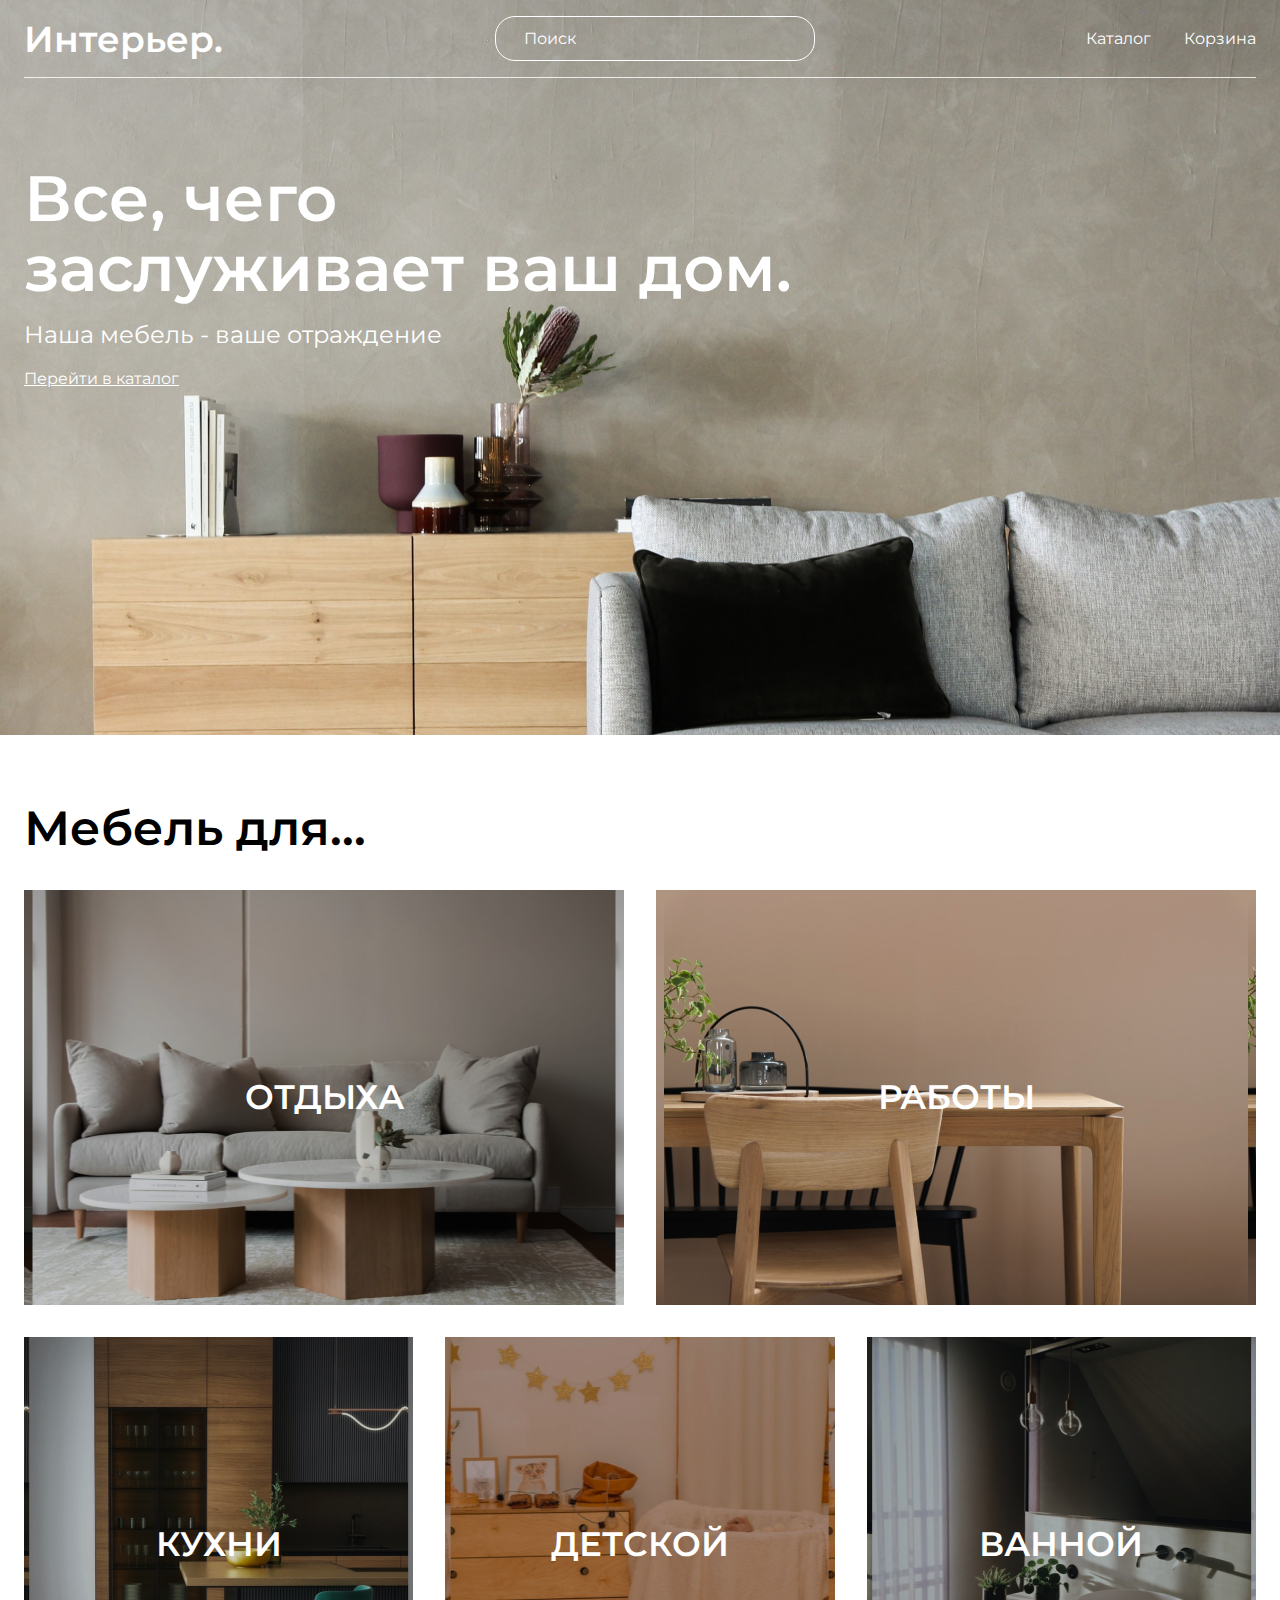
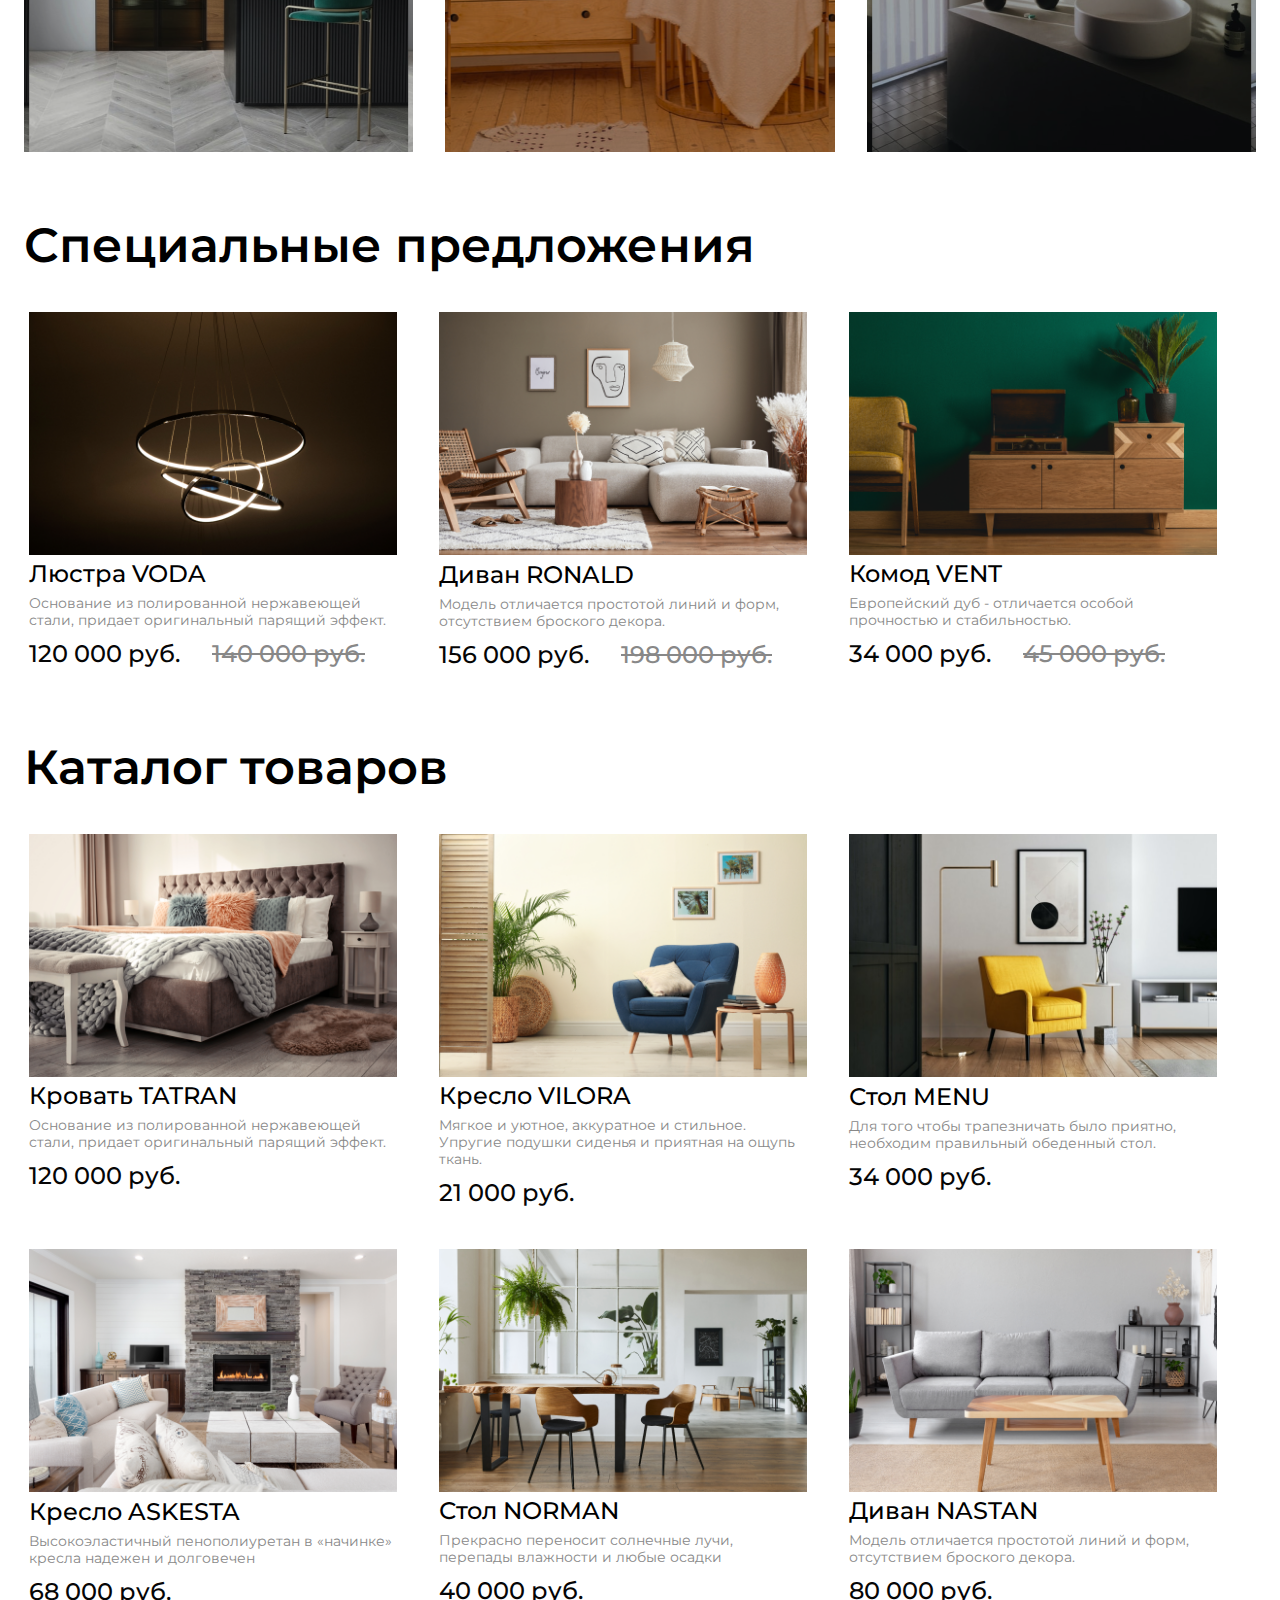
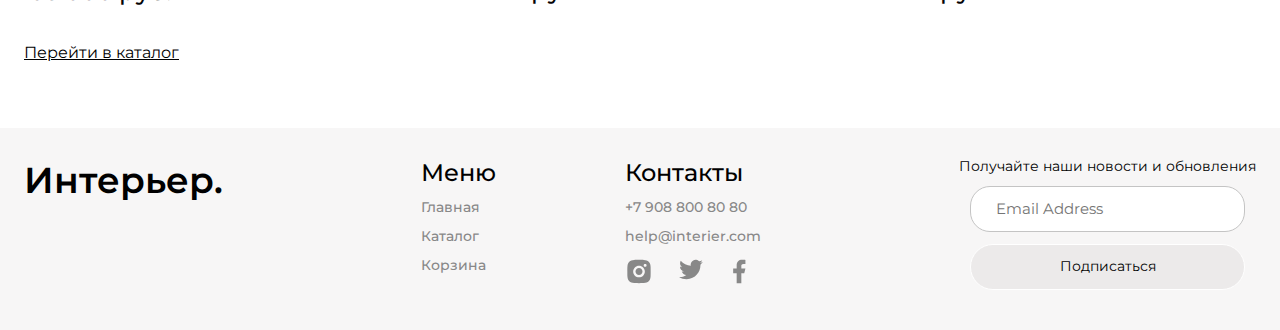
==== commit 4b2edb27: "added underline style for links and fix header in all pages" ====
--- a/index.html
+++ b/index.html
@@ -70,7 +70,7 @@
             </nav>
         </header>
         <section class="home">
-            <h1 class="home__title">Все, чего заслуживает<br> ваш дом.</h1>
+            <h1 class="home__title">Все, чего <br>заслуживает ваш дом.</h1>
             <p class="home__descr">Наша мебель - ваше отраждение</p>
             <a href="./catalog.html" class="content-link content-link_center">Перейти в каталог</a>
         </section>
--- a/css/style.min.css
+++ b/css/style.min.css
@@ -1 +1 @@
-.center{padding-left:calc(50% - 600px);padding-right:calc(50% - 600px)}.btn{width:200px;height:37px;border:1px solid #000;border-radius:50px;background-color:#fff;font-family:"Montserrat";font-style:normal;font-weight:400;font-size:14px;line-height:17px;color:#020202;cursor:pointer;-webkit-transition:.3s;transition:.3s}.btn:hover{background-color:#000;cursor:pointer;color:#fff;-webkit-transition:.3s;transition:.3s}.btn_bigger{width:290px;height:41px;background-color:rgba(0,0,0,0)}.btn_gray{background:rgba(222,215,215,.41);border:1px solid #fff;width:275px;height:46px}.btn_catalog{width:166px}.logo{font-family:"Montserrat";font-style:normal;font-weight:600;font-size:36px;line-height:44px;color:#fff;text-decoration:none}.logo_black{color:#000}.wrapp_header{background-image:url(../img/bg/basket_bg.png);min-height:400px;background-size:cover;background-repeat:no-repeat;margin-top:0px;background-position:center}.wrapp_sales{display:grid;grid-template-columns:repeat(12, 1fr);-webkit-column-gap:33px;-moz-column-gap:33px;column-gap:33px}.wrapp_spec{display:-webkit-box;display:-ms-flexbox;display:flex;-webkit-box-pack:justify;-ms-flex-pack:justify;justify-content:space-between;margin-top:32px;-ms-flex-wrap:wrap;flex-wrap:wrap}.wrapp_footer{display:-webkit-box;display:-ms-flexbox;display:flex;-webkit-box-pack:justify;-ms-flex-pack:justify;justify-content:space-between}.header{display:-webkit-box;display:-ms-flexbox;display:flex;-webkit-box-pack:justify;-ms-flex-pack:justify;justify-content:space-between;min-height:77px;-webkit-box-align:center;-ms-flex-align:center;align-items:center;border-bottom:.5px solid rgba(255,255,255,.8)}.header__input{border:1px solid #fff;border-radius:20px;width:288px;height:41px;background:rgba(0,0,0,0);padding-left:28px;outline:none;font-family:"Montserrat";color:#fff;-webkit-transition:.5s;transition:.5s}.header__input::-webkit-input-placeholder{color:#fff}.header__input::-moz-placeholder{color:#fff}.header__input:-ms-input-placeholder{color:#fff}.header__input::-ms-input-placeholder{color:#fff}.header__input::placeholder{color:#fff}.header__input:focus{background-color:rgba(255,255,255,.8);border-color:#272727;color:#000;-webkit-transition:.5s;transition:.5s}.header__input:focus::-webkit-input-placeholder{color:#000}.header__input:focus::-moz-placeholder{color:#000}.header__input:focus:-ms-input-placeholder{color:#000}.header__input:focus::-ms-input-placeholder{color:#000}.header__input:focus::placeholder{color:#000}.header__menu{width:170px;display:-webkit-box;display:-ms-flexbox;display:flex;-webkit-box-pack:justify;-ms-flex-pack:justify;justify-content:space-between}.header__link{font-family:"Montserrat";font-style:normal;font-weight:400;font-size:16px;line-height:20px;text-decoration:none;color:#fff}.header__link:hover{text-decoration:underline}.header__menu-mobile{display:none}.header__menu-mobile-link-svg{-webkit-transition:.4s;transition:.4s;fill:#fff}.header__menu-mobile-link-svg:hover{fill:#000}.product-card{width:378px;-webkit-box-sizing:border-box;box-sizing:border-box;-webkit-transition:.3s;transition:.3s;padding:5px}.product-card:hover{-webkit-box-shadow:0px 0px 10px 1px gray;box-shadow:0px 0px 10px 1px gray;-webkit-transform:scale(1.005);transform:scale(1.005)}.product-card__choice-one{display:none}.product-card__choice-two{display:none}.product-card__wrap-img{position:relative;cursor:-webkit-zoom-in;cursor:zoom-in}.product-card__wrap-img:hover .product-card__choice-one{display:block;position:absolute;right:4%;top:4%;cursor:pointer}.product-card__wrap-img:hover .product-card__choice-two{display:block;position:absolute;right:12.15%;top:3.3%;cursor:pointer}.product-card__picture{width:100%}.product-card__name{font-family:"Montserrat";font-style:normal;font-weight:500;font-size:24px;line-height:29px;color:#000;margin-top:10px}.product-card__descr{font-family:"Montserrat";font-style:normal;font-weight:400;font-size:14px;line-height:17px;color:#888;margin-top:7px}.product-card__flex-wrap{display:-webkit-box;display:-ms-flexbox;display:flex;gap:32px;margin-top:10px;margin-bottom:0px}.product-card__price{font-family:"Montserrat";font-style:normal;font-weight:500;font-size:24px;line-height:29px;color:#050505}.product-card__price_line{text-decoration-line:line-through;color:#888}.footer{margin-top:95px;background-color:#f7f6f6;padding-top:30px;padding-bottom:40px}.footer_home{margin-top:63px}.footer__men{display:-webkit-box;display:-ms-flexbox;display:flex;-webkit-box-orient:vertical;-webkit-box-direction:normal;-ms-flex-direction:column;flex-direction:column;gap:12px}.footer__cont{display:-webkit-box;display:-ms-flexbox;display:flex;-webkit-box-orient:vertical;-webkit-box-direction:normal;-ms-flex-direction:column;flex-direction:column;gap:12px}.footer__forms{display:-webkit-box;display:-ms-flexbox;display:flex;-webkit-box-orient:vertical;-webkit-box-direction:normal;-ms-flex-direction:column;flex-direction:column;-webkit-box-align:center;-ms-flex-align:center;align-items:center;gap:12px}.footer__menu-title{font-family:"Montserrat";font-style:normal;font-weight:500;font-size:24px;line-height:29px;color:#000}.footer__menu-link{display:block;font-family:"Montserrat";font-style:normal;font-weight:500;font-size:14px;line-height:17px;color:#888}.footer__cont-title{font-family:"Montserrat";font-style:normal;font-weight:500;font-size:24px;line-height:29px;color:#000}.footer__cont-link{display:block;font-family:"Montserrat";font-style:normal;font-weight:500;font-size:14px;line-height:17px;color:#888}.footer__cont-ico{display:-webkit-box;display:-ms-flexbox;display:flex;-webkit-box-pack:justify;-ms-flex-pack:justify;justify-content:space-between;-webkit-box-align:center;-ms-flex-align:center;align-items:center;width:100%}.footer__cont-ico-img{display:block;width:28px;min-height:28px;cursor:pointer}.footer__cont-ico-img-inst{fill:#888}.footer__cont-ico-img-inst:hover{-webkit-transition:.4s;transition:.4s;fill:#000}.footer__cont-ico-img-twit{fill:#888}.footer__cont-ico-img-twit:hover{-webkit-transition:.4s;transition:.4s;fill:#000}.footer__wrapdiv{display:-webkit-box;display:-ms-flexbox;display:flex;-webkit-box-pack:justify;-ms-flex-pack:justify;justify-content:space-between;min-width:340px}.footer__cont-ico-img-face{fill:#888}.footer__cont-ico-img-face:hover{-webkit-transition:.4s;transition:.4s;fill:#000}.footer__forms-news{font-family:"Montserrat";font-style:normal;font-weight:400;font-size:14px;line-height:16px;color:#000}.footer__forms-mail{background:#fff;border:1px solid #c4c4c4;-webkit-box-sizing:border-box;box-sizing:border-box;border-radius:20px;font-style:normal;font-weight:normal;font-size:15px;line-height:18px;color:#000;height:46px;width:275px;padding-left:25px;font-family:"Montserrat"}.sales{padding-top:64px}.sales__content{grid-column:span 8}.sales__nav{display:-webkit-box;display:-ms-flexbox;display:flex;-webkit-box-pack:justify;-ms-flex-pack:justify;justify-content:space-between;-webkit-box-align:center;-ms-flex-align:center;align-items:center;grid-column:span 4;padding-bottom:15px;padding-right:28px}.sales__nav-item{font-family:"Montserrat";font-style:normal;font-weight:400;font-size:16px;line-height:20px;color:#000}.sales__card{display:-webkit-box;display:-ms-flexbox;display:flex;padding:25px 0 32px 0;-webkit-column-gap:32px;-moz-column-gap:32px;column-gap:32px;border-top:1px solid #cacdd8}.sales__wr-btn{display:-webkit-box;display:-ms-flexbox;display:flex;-ms-flex-line-pack:center;align-content:center}.sales__card-picture{grid-column:span 2;width:173px;height:173px}.sales__wr-descr{display:-webkit-box;display:-ms-flexbox;display:flex;-webkit-box-pack:justify;-ms-flex-pack:justify;justify-content:space-between;width:100%}.sales__info-product{display:-webkit-box;display:-ms-flexbox;display:flex;-webkit-box-orient:vertical;-webkit-box-direction:normal;-ms-flex-direction:column;flex-direction:column;width:235px}.sales__card-name{margin-bottom:14px;font-family:"Montserrat";font-style:normal;font-weight:500;font-size:24px;line-height:29px;color:#000}.sales__card-descr{margin-bottom:16px;font-family:"Montserrat";font-style:normal;font-weight:400;font-size:14px;line-height:17px;color:#888}.sales__card-price{font-family:"Montserrat";font-style:normal;font-weight:500;font-size:16px;line-height:20px;color:#050505;margin-bottom:16px}.sales__flex-wr-links{display:-webkit-box;display:-ms-flexbox;display:flex;-webkit-column-gap:30px;-moz-column-gap:30px;column-gap:30px}.sales__card-link{font-family:"Montserrat";font-style:normal;font-weight:400;font-size:14px;line-height:210%;color:#000}.sales__card-link:hover{text-decoration:underline}.sales__card-input{width:71px;height:51px;background-color:#f7f6f6;border:1px solid #f7f6f6;border-radius:6px;text-align:center;font-family:"Poppins";font-style:normal;font-weight:600;font-size:14px;line-height:210%;display:-webkit-box;display:-ms-flexbox;display:flex;-webkit-box-align:center;-ms-flex-align:center;align-items:center;text-align:center;color:#000}.sales__form{grid-column:span 4;display:-webkit-box;display:-ms-flexbox;display:flex;-webkit-box-orient:vertical;-webkit-box-direction:normal;-ms-flex-direction:column;flex-direction:column;-webkit-box-align:center;-ms-flex-align:center;align-items:center;background:#f7f6f6;border-radius:20px}.sales__form-bar{margin-top:35px;width:300px;text-align:center}.sales__form-title{margin-top:42px;font-family:"Poppins",sans-serif;font-style:normal;font-weight:700;font-size:24px;line-height:36px;color:#000}.sales__text-input{border:0;border-bottom:1px solid #cacdd8;background-color:rgba(0,0,0,0);font-family:"Montserrat";font-style:normal;font-weight:400;font-size:14px;line-height:17px;color:#000;width:100%}.sales__text-input:not(:first-child){margin-top:35px}.sales__text-input::-webkit-input-placeholder{background:rgba(0,0,0,0)}.sales__text-input::-moz-placeholder{background:rgba(0,0,0,0)}.sales__text-input:-ms-input-placeholder{background:rgba(0,0,0,0)}.sales__text-input::-ms-input-placeholder{background:rgba(0,0,0,0)}.sales__text-input::placeholder{background:rgba(0,0,0,0)}.sales__sum-wrap{margin:64px 0 18px 0}.sales__sum-count{font-family:"Montserrat";font-weight:400px;font-size:24px;line-height:29px;color:#000}.sales__sum-count_medium{font-weight:600;padding-left:10px}.spec-content__title{font-family:"Montserrat";font-style:normal;font-weight:600;font-size:48px;line-height:59px;color:#000;margin-top:64px}.spec-content__link{display:block;margin-top:32px;font-family:"Montserrat";font-style:normal;font-weight:400;font-size:16px;line-height:24px;text-decoration-line:none;color:#000;text-decoration:none}.basket-promo__title{font-family:"Montserrat";font-style:normal;font-weight:600;font-size:64px;line-height:70px;color:#fff;margin-top:127px;display:block}.top{background-image:url(../img/bg/header_bg.png);min-height:735px;background-size:cover;background-repeat:no-repeat;margin-top:0px;background-position:center}.special__wrap-product{display:-webkit-box;display:-ms-flexbox;display:flex;-ms-flex-wrap:wrap;flex-wrap:wrap;gap:32px}.catalog__wrap-product{display:-webkit-box;display:-ms-flexbox;display:flex;-ms-flex-wrap:wrap;flex-wrap:wrap;-webkit-column-gap:32px;-moz-column-gap:32px;column-gap:32px;row-gap:32px}.home__title{font-family:"Montserrat";font-style:normal;font-weight:600;font-size:64px;line-height:70px;color:#fff;margin-bottom:16px;margin-top:64px}.home__descr{font-family:"Montserrat";font-style:normal;font-weight:400;font-size:24px;line-height:32px;color:#fff;margin-bottom:16px}.content-link{font-family:"Montserrat";font-style:normal;font-weight:400;font-size:16px;line-height:24px;text-decoration:none;color:#fff;text-decoration:none}.content-link_black{color:#000}.furniture__grid-wrap{display:grid;grid-template-columns:repeat(12, 1fr);gap:32px}.furniture__item{display:grid;height:415px;grid-column:span 4;-webkit-transition:1s;transition:1s}.furniture__item:hover{-webkit-transform:scale(1.03);transform:scale(1.03);-webkit-transition:all .8s ease-out;transition:all .8s ease-out;-webkit-box-shadow:#000 1px 0 10px;box-shadow:#000 1px 0 10px}.furniture__item--6-colums{grid-column:span 6}.furniture__item--background-1{background-image:url(../img/furninure/Rectangle\ 17.png);background-position:center}.furniture__item--background-2{background-image:url(../img/furninure/Rectangle\ 18.png);background-position:center}.furniture__item--background-3{background-image:url(../img/furninure/Rectangle\ 19.png);background-position:center}.furniture__item--background-4{background-image:url(../img/furninure/Rectangle\ 20.png);background-position:center}.furniture__item--background-5{background-image:url(../img/furninure/Rectangle\ 21.png);background-position:center}.furniture__card-name{font-family:"Montserrat";font-weight:600;font-size:34px;line-height:41px;text-transform:uppercase;color:#fff;text-decoration:none;display:grid;-webkit-box-pack:center;-ms-flex-pack:center;justify-content:center;-webkit-box-align:center;-ms-flex-align:center;align-items:center}.header{margin-bottom:127px}.top--catalog{background-image:url(../img/bg/Rectangle\ 29\ \(1\).png);min-height:400px}.catalog-promo__title{font-family:"Montserrat";font-weight:600;font-size:64px;line-height:70px;color:#fff;margin-top:127px}.catalog-items__grid-wrap{display:-webkit-box;display:-ms-flexbox;display:flex;-ms-flex-wrap:wrap;flex-wrap:wrap;-webkit-column-gap:32px;-moz-column-gap:32px;column-gap:32px;row-gap:48px}.catalog-items__link{padding-top:32px}.catalog-items__link-to{font-family:"Montserrat";font-style:normal;font-weight:400;font-size:16px;line-height:24px;text-decoration:none;color:#000;text-decoration:underline}.catalog-items__menu-bar{padding-top:64px;padding-bottom:41px;display:-webkit-box;display:-ms-flexbox;display:flex;-webkit-box-pack:justify;-ms-flex-pack:justify;justify-content:space-between;-webkit-box-align:center;-ms-flex-align:center;align-items:center}.catalog-items__menu{display:-webkit-box;display:-ms-flexbox;display:flex;min-width:240px}.catalog-items__menu-link{display:block;margin-right:25px;position:relative;font-family:"Montserrat";font-style:normal;font-weight:400;font-size:16px;line-height:20px;text-decoration:none;color:#000}.catalog-items__menu-link::before{content:"";bottom:0;left:0;position:absolute;width:0%;height:2px;background-color:#888;-webkit-transition:all .5s ease-out;transition:all .5s ease-out}.catalog-items__menu-link:not(:last-child)::after{content:"/";position:absolute;display:block;font-weight:400;font-size:16px;right:-16px;top:2px;pointer-events:none}.catalog-items__menu-link:hover:before{width:100%}.standart-select{border:1px solid #c4c4c4;border-radius:20px;padding:11px 20px 10px 14px;outline:none;cursor:pointer;font-family:"Montserrat";font-style:normal;font-weight:400;font-size:16px;line-height:20px;color:#000;width:100%;height:41px}.select-wrapp{position:relative;width:288px}.select-wrapp::after{content:"";position:absolute;top:50%;left:87%;-webkit-transform:translateY(-50%);transform:translateY(-50%);display:block;width:20px;height:11px;background-image:url(../img/Polygon\ 1.svg);pointer-events:none;background-repeat:no-repeat;background-size:contain}select{-moz-appearance:none;-webkit-appearance:none;appearance:none}.catalog__link{margin-top:30px}.products-title{font-weight:600;font-size:48px;line-height:59px;color:#000;margin-bottom:8px;font-family:"Montserrat";margin-bottom:20px;margin:64px 0 32px 0}@media(max-width: 1280px){.center{padding-left:24px;padding-right:24px}}@media(min-width: 1024px)and (max-width: 1245px){.center{padding-left:calc(50% - 500px);padding-right:calc(50% - 500px)}.special__wrap-product{-webkit-column-gap:50px;-moz-column-gap:50px;column-gap:50px;-webkit-box-pack:center;-ms-flex-pack:center;justify-content:center}.products-title{text-align:center}.catalog__wrap-product{-webkit-column-gap:50px;-moz-column-gap:50px;column-gap:50px;-webkit-box-pack:center;-ms-flex-pack:center;justify-content:center;row-gap:32px}.furniture__item{height:300px}.product-card{width:400px}}@media(max-width: 1024px){.center{padding-left:calc(50% - 393px);padding-right:calc(50% - 393px)}.furniture__item{height:268px}.special__wrap-product{-webkit-column-gap:29px;-moz-column-gap:29px;column-gap:29px;-webkit-box-pack:left;-ms-flex-pack:left;justify-content:left}.catalog__wrap-product{-webkit-column-gap:29px;-moz-column-gap:29px;column-gap:29px;row-gap:29px}.footer__wr-logo{display:none}.footer__forms-news{font-size:12px}.footer__forms{width:268px}}@media(min-width: 768px)and (max-width: 833px){.center{padding-left:calc(50% - 360px);padding-right:calc(50% - 360px)}.product-card{width:345px}.catalog__wrap-product{-webkit-column-gap:29px;-moz-column-gap:29px;column-gap:29px}}@media(min-width: 1024px)and (max-width: 1245px){.catalog-items__grid-wrap{-webkit-column-gap:50px;-moz-column-gap:50px;column-gap:50px;-webkit-box-pack:center;-ms-flex-pack:center;justify-content:center;row-gap:29px}}@media(max-width: 1024px){.catalog-items__grid-wrap{-webkit-column-gap:29px;-moz-column-gap:29px;column-gap:29px;row-gap:29px}}@media(max-width: 1024px){.wrapp_sales{grid-template-columns:repeat(auto-fit, minmax(250px, 1fr));row-gap:64px}.wrapp_spec{gap:29px}.sales__form{width:376px;min-height:556px}.spec-content__title{font-size:47px}}@media(min-width: 1024px)and (max-width: 1245px){.wrapp_spec{-webkit-column-gap:50px;-moz-column-gap:50px;column-gap:50px;-webkit-box-pack:center;-ms-flex-pack:center;justify-content:center;row-gap:50px}.spec-content__title{text-align:center}.spec-content__link{display:block;text-align:center}}@media(min-width: 768px)and (max-width: 833px){.wrapp_spec{gap:29px}}@media(max-width: 767px){.center{padding-left:calc(50% - 172.5px);padding-right:calc(50% - 172.5px)}.header{margin-bottom:29px;padding-top:32px;min-height:57px;border-bottom:none}.header__input{display:none}.header__menu{display:none}.header__menu-mobile{display:-webkit-box;display:-ms-flexbox;display:flex;gap:32px;-ms-flex-line-pack:center;align-content:center}.header__menu-mobile-link{display:-webkit-box;display:-ms-flexbox;display:flex;-ms-flex-line-pack:center;align-content:center}.logo{font-size:18px;line-height:22px}.home__title{font-family:"Montserrat";font-style:normal;font-weight:600;font-size:48px;line-height:59px;text-align:center;margin-top:0;color:#fff}.home__descr{font-family:"Montserrat";font-style:normal;font-weight:400;font-size:16px;line-height:32px;text-align:center;color:#fff}.home__link{display:block;text-align:center}.content-link{display:block}.content-link_right{text-align:left}.content-link_center{text-align:center}.furniture__grid-wrap{grid-template-columns:repeat(auto-fit, minmax(250px, 343px))}.furniture__item{height:374px}.furniture__item--6-colums{grid-column:span 4;height:243px}.furniture__card-name{font-size:28px;line-height:34px}.products-title{font-size:24px;line-height:29px;margin-top:32px;margin-bottom:32px}.footer{margin-top:32px}.footer__wrapdiv{display:-webkit-box;display:-ms-flexbox;display:flex;-webkit-box-pack:justify;-ms-flex-pack:justify;justify-content:space-between;min-width:100%}.footer__forms{margin-top:32px}.product-card__name{font-size:18px;line-height:22px}.product-card__descr{font-size:14px;line-height:17px}.product-card__price{font-size:18px;line-height:22px}.wrapp_footer{-ms-flex-wrap:wrap;flex-wrap:wrap;-webkit-box-pack:center;-ms-flex-pack:center;justify-content:center}.catalog-promo__title{text-align:center;font-size:48px;line-height:59px}.catalog-items__menu-bar{-ms-flex-wrap:wrap;flex-wrap:wrap;gap:16px}.sales__card-picture{display:none}.sales__wr-descr{-webkit-box-pack:justify;-ms-flex-pack:justify;justify-content:space-between}.sales__content{grid-column:span 4}.sales__wr-btn{-webkit-box-pack:center;-ms-flex-pack:center;justify-content:center}.sales__form{width:342px}.spec-content__title{font-size:24px;line-height:29px;margin-top:42px}.basket-promo__title{font-size:48px;line-height:59px;text-align:center}}+.center{padding-left:calc(50% - 600px);padding-right:calc(50% - 600px)}@-webkit-keyframes heartbeat{from{-webkit-transform:scale(1);transform:scale(1);-webkit-transform-origin:center center;transform-origin:center center;-webkit-animation-timing-function:ease-out;animation-timing-function:ease-out}10%{-webkit-transform:scale(0.91);transform:scale(0.91);-webkit-animation-timing-function:ease-in;animation-timing-function:ease-in}17%{-webkit-transform:scale(0.98);transform:scale(0.98);-webkit-animation-timing-function:ease-out;animation-timing-function:ease-out}33%{-webkit-transform:scale(0.87);transform:scale(0.87);-webkit-animation-timing-function:ease-in;animation-timing-function:ease-in}45%{-webkit-transform:scale(1);transform:scale(1);-webkit-animation-timing-function:ease-out;animation-timing-function:ease-out}}@keyframes heartbeat{from{-webkit-transform:scale(1);transform:scale(1);-webkit-transform-origin:center center;transform-origin:center center;-webkit-animation-timing-function:ease-out;animation-timing-function:ease-out}10%{-webkit-transform:scale(0.91);transform:scale(0.91);-webkit-animation-timing-function:ease-in;animation-timing-function:ease-in}17%{-webkit-transform:scale(0.98);transform:scale(0.98);-webkit-animation-timing-function:ease-out;animation-timing-function:ease-out}33%{-webkit-transform:scale(0.87);transform:scale(0.87);-webkit-animation-timing-function:ease-in;animation-timing-function:ease-in}45%{-webkit-transform:scale(1);transform:scale(1);-webkit-animation-timing-function:ease-out;animation-timing-function:ease-out}}.btn{width:200px;height:37px;border:1px solid #000;border-radius:50px;background-color:#fff;font-family:"Montserrat";font-style:normal;font-weight:400;font-size:14px;line-height:17px;color:#020202;cursor:pointer;-webkit-transition:.3s;transition:.3s}.btn:hover{background-color:#000;cursor:pointer;color:#fff;-webkit-transition:.3s;transition:.3s}.btn_bigger{width:290px;height:41px;background-color:rgba(0,0,0,0)}.btn_gray{background:rgba(222,215,215,.41);border:1px solid #fff;width:275px;height:46px;-webkit-animation:heartbeat 2000ms ease-in-out 3s infinite both;animation:heartbeat 2000ms ease-in-out 3s infinite both}.btn_catalog{width:166px}.logo{font-family:"Montserrat";font-style:normal;font-weight:600;font-size:36px;line-height:44px;color:#fff;text-decoration:none}.logo_black{color:#000}.wrapp_header{background-image:url(../img/bg/basket_bg.png);min-height:400px;background-size:cover;background-repeat:no-repeat;margin-top:0px;background-position:center}.wrapp_sales{display:grid;grid-template-columns:repeat(12, 1fr);-webkit-column-gap:33px;-moz-column-gap:33px;column-gap:33px}.wrapp_spec{display:-webkit-box;display:-ms-flexbox;display:flex;-webkit-box-pack:justify;-ms-flex-pack:justify;justify-content:space-between;margin-top:32px;-ms-flex-wrap:wrap;flex-wrap:wrap}.wrapp_footer{display:-webkit-box;display:-ms-flexbox;display:flex;-webkit-box-pack:justify;-ms-flex-pack:justify;justify-content:space-between}.header{display:-webkit-box;display:-ms-flexbox;display:flex;-webkit-box-pack:justify;-ms-flex-pack:justify;justify-content:space-between;min-height:77px;-webkit-box-align:center;-ms-flex-align:center;align-items:center;border-bottom:.5px solid rgba(255,255,255,.8)}.header__input{border:1px solid #fff;border-radius:20px;width:288px;height:41px;background:rgba(0,0,0,0);padding-left:28px;outline:none;font-family:"Montserrat";color:#fff;-webkit-transition:.5s;transition:.5s}.header__input::-webkit-input-placeholder{color:#fff}.header__input::-moz-placeholder{color:#fff}.header__input:-ms-input-placeholder{color:#fff}.header__input::-ms-input-placeholder{color:#fff}.header__input::placeholder{color:#fff}.header__input:focus{background-color:rgba(255,255,255,.8);border-color:#272727;color:#000;-webkit-transition:.5s;transition:.5s}.header__input:focus::-webkit-input-placeholder{color:#000}.header__input:focus::-moz-placeholder{color:#000}.header__input:focus:-ms-input-placeholder{color:#000}.header__input:focus::-ms-input-placeholder{color:#000}.header__input:focus::placeholder{color:#000}.header__menu{width:170px;display:-webkit-box;display:-ms-flexbox;display:flex;-webkit-box-pack:justify;-ms-flex-pack:justify;justify-content:space-between}.header__link{font-family:"Montserrat";font-style:normal;font-weight:400;font-size:16px;line-height:20px;text-decoration:none;color:#fff}.header__link:hover{text-decoration:underline}.header__menu-mobile{display:none}.header__menu-mobile-link-svg{-webkit-transition:.4s;transition:.4s;fill:#fff}.header__menu-mobile-link-svg:hover{fill:#000}.product-card{width:378px;-webkit-box-sizing:border-box;box-sizing:border-box;-webkit-transition:.3s;transition:.3s;padding:5px}.product-card:hover{-webkit-box-shadow:0px 0px 10px 1px gray;box-shadow:0px 0px 10px 1px gray;-webkit-transform:scale(1.005);transform:scale(1.005)}.product-card__choice-one{display:none}.product-card__choice-two{display:none}.product-card__wrap-img{position:relative;cursor:-webkit-zoom-in;cursor:zoom-in}.product-card__wrap-img:hover .product-card__choice-one{display:block;position:absolute;right:4%;top:4%;cursor:pointer}.product-card__wrap-img:hover .product-card__choice-two{display:block;position:absolute;right:12.15%;top:3.3%;cursor:pointer}.product-card__picture{width:100%}.product-card__name{font-family:"Montserrat";font-style:normal;font-weight:500;font-size:24px;line-height:29px;color:#000;margin-top:10px}.product-card__descr{font-family:"Montserrat";font-style:normal;font-weight:400;font-size:14px;line-height:17px;color:#888;margin-top:7px}.product-card__flex-wrap{display:-webkit-box;display:-ms-flexbox;display:flex;gap:32px;margin-top:10px;margin-bottom:0px}.product-card__price{font-family:"Montserrat";font-style:normal;font-weight:500;font-size:24px;line-height:29px;color:#050505}.product-card__price_line{text-decoration-line:line-through;color:#888}.footer{margin-top:95px;background-color:#f7f6f6;padding-top:30px;padding-bottom:40px}.footer_home{margin-top:63px}.footer__men{display:-webkit-box;display:-ms-flexbox;display:flex;-webkit-box-orient:vertical;-webkit-box-direction:normal;-ms-flex-direction:column;flex-direction:column;gap:12px}.footer__cont{display:-webkit-box;display:-ms-flexbox;display:flex;-webkit-box-orient:vertical;-webkit-box-direction:normal;-ms-flex-direction:column;flex-direction:column;gap:12px}.footer__forms{display:-webkit-box;display:-ms-flexbox;display:flex;-webkit-box-orient:vertical;-webkit-box-direction:normal;-ms-flex-direction:column;flex-direction:column;-webkit-box-align:center;-ms-flex-align:center;align-items:center;gap:12px}.footer__menu-title{font-family:"Montserrat";font-style:normal;font-weight:500;font-size:24px;line-height:29px;color:#000}.footer__menu-link{display:block;font-family:"Montserrat";font-style:normal;font-weight:500;font-size:14px;line-height:17px;color:#888}.footer__cont-title{font-family:"Montserrat";font-style:normal;font-weight:500;font-size:24px;line-height:29px;color:#000}.footer__cont-link{display:block;font-family:"Montserrat";font-style:normal;font-weight:500;font-size:14px;line-height:17px;color:#888}.footer__cont-ico{display:-webkit-box;display:-ms-flexbox;display:flex;-webkit-box-pack:justify;-ms-flex-pack:justify;justify-content:space-between;-webkit-box-align:center;-ms-flex-align:center;align-items:center;width:100%}.footer__cont-ico-img{display:block;width:28px;min-height:28px;cursor:pointer}.footer__cont-ico-img-inst{fill:#888}.footer__cont-ico-img-inst:hover{-webkit-transition:.4s;transition:.4s;fill:#000}.footer__cont-ico-img-twit{fill:#888}.footer__cont-ico-img-twit:hover{-webkit-transition:.4s;transition:.4s;fill:#000}.footer__wrapdiv{display:-webkit-box;display:-ms-flexbox;display:flex;-webkit-box-pack:justify;-ms-flex-pack:justify;justify-content:space-between;min-width:340px}.footer__cont-ico-img-face{fill:#888}.footer__cont-ico-img-face:hover{-webkit-transition:.4s;transition:.4s;fill:#000}.footer__forms-news{font-family:"Montserrat";font-style:normal;font-weight:400;font-size:14px;line-height:16px;color:#000}.footer__forms-mail{background:#fff;border:1px solid #c4c4c4;-webkit-box-sizing:border-box;box-sizing:border-box;border-radius:20px;font-style:normal;font-weight:normal;font-size:15px;line-height:18px;color:#000;height:46px;width:275px;padding-left:25px;font-family:"Montserrat"}.sales{padding-top:64px}.sales__content{grid-column:span 8}.sales__nav{display:-webkit-box;display:-ms-flexbox;display:flex;-webkit-box-pack:justify;-ms-flex-pack:justify;justify-content:space-between;-webkit-box-align:center;-ms-flex-align:center;align-items:center;grid-column:span 4;padding-bottom:15px;padding-right:28px}.sales__nav-item{font-family:"Montserrat";font-style:normal;font-weight:400;font-size:16px;line-height:20px;color:#000}.sales__card{display:-webkit-box;display:-ms-flexbox;display:flex;padding:25px 0 32px 0;-webkit-column-gap:32px;-moz-column-gap:32px;column-gap:32px;border-top:1px solid #cacdd8}.sales__wr-btn{display:-webkit-box;display:-ms-flexbox;display:flex;-ms-flex-line-pack:center;align-content:center}.sales__card-picture{grid-column:span 2;width:173px;height:173px}.sales__wr-descr{display:-webkit-box;display:-ms-flexbox;display:flex;-webkit-box-pack:justify;-ms-flex-pack:justify;justify-content:space-between;width:100%}.sales__info-product{display:-webkit-box;display:-ms-flexbox;display:flex;-webkit-box-orient:vertical;-webkit-box-direction:normal;-ms-flex-direction:column;flex-direction:column;width:235px}.sales__card-name{margin-bottom:14px;font-family:"Montserrat";font-style:normal;font-weight:500;font-size:24px;line-height:29px;color:#000}.sales__card-descr{margin-bottom:16px;font-family:"Montserrat";font-style:normal;font-weight:400;font-size:14px;line-height:17px;color:#888}.sales__card-price{font-family:"Montserrat";font-style:normal;font-weight:500;font-size:16px;line-height:20px;color:#050505;margin-bottom:16px}.sales__flex-wr-links{display:-webkit-box;display:-ms-flexbox;display:flex;-webkit-column-gap:30px;-moz-column-gap:30px;column-gap:30px}.sales__card-link{font-family:"Montserrat";font-style:normal;font-weight:400;font-size:14px;line-height:210%;color:#000}.sales__card-link:hover{text-decoration:underline}.sales__card-input{width:71px;height:51px;background-color:#f7f6f6;border:1px solid #f7f6f6;border-radius:6px;text-align:center;font-family:"Poppins";font-style:normal;font-weight:600;font-size:14px;line-height:210%;display:-webkit-box;display:-ms-flexbox;display:flex;-webkit-box-align:center;-ms-flex-align:center;align-items:center;text-align:center;color:#000}.sales__form{grid-column:span 4;display:-webkit-box;display:-ms-flexbox;display:flex;-webkit-box-orient:vertical;-webkit-box-direction:normal;-ms-flex-direction:column;flex-direction:column;-webkit-box-align:center;-ms-flex-align:center;align-items:center;background:#f7f6f6;border-radius:20px}.sales__form-bar{margin-top:35px;width:300px;text-align:center}.sales__form-title{margin-top:42px;font-family:"Poppins",sans-serif;font-style:normal;font-weight:700;font-size:24px;line-height:36px;color:#000}.sales__text-input{border:0;border-bottom:1px solid #cacdd8;background-color:rgba(0,0,0,0);font-family:"Montserrat";font-style:normal;font-weight:400;font-size:14px;line-height:17px;color:#000;width:100%}.sales__text-input:not(:first-child){margin-top:35px}.sales__text-input::-webkit-input-placeholder{background:rgba(0,0,0,0)}.sales__text-input::-moz-placeholder{background:rgba(0,0,0,0)}.sales__text-input:-ms-input-placeholder{background:rgba(0,0,0,0)}.sales__text-input::-ms-input-placeholder{background:rgba(0,0,0,0)}.sales__text-input::placeholder{background:rgba(0,0,0,0)}.sales__sum-wrap{margin:64px 0 18px 0}.sales__sum-count{font-family:"Montserrat";font-weight:400px;font-size:24px;line-height:29px;color:#000}.sales__sum-count_medium{font-weight:600;padding-left:10px}.spec-content__title{font-family:"Montserrat";font-style:normal;font-weight:600;font-size:48px;line-height:59px;color:#000;margin-top:64px}.spec-content__link{display:block;margin-top:32px;font-family:"Montserrat";font-style:normal;font-weight:400;font-size:16px;line-height:24px;text-decoration-line:none;color:#000;text-decoration:none}.basket-promo__title{font-family:"Montserrat";font-style:normal;font-weight:600;font-size:64px;line-height:70px;color:#fff;margin-top:127px;display:block}.top{background-image:url(../img/bg/header_bg.png);min-height:735px;background-size:cover;background-repeat:no-repeat;margin-top:0px;background-position:center}.special__wrap-product{display:-webkit-box;display:-ms-flexbox;display:flex;-ms-flex-wrap:wrap;flex-wrap:wrap;gap:32px}.catalog__wrap-product{display:-webkit-box;display:-ms-flexbox;display:flex;-ms-flex-wrap:wrap;flex-wrap:wrap;-webkit-column-gap:32px;-moz-column-gap:32px;column-gap:32px;row-gap:32px}.home__title{font-family:"Montserrat";font-style:normal;font-weight:600;font-size:64px;line-height:70px;color:#fff;margin-bottom:16px;margin-top:64px}.home__descr{font-family:"Montserrat";font-style:normal;font-weight:400;font-size:24px;line-height:32px;color:#fff;margin-bottom:16px}.content-link{font-family:"Montserrat";font-style:normal;font-weight:400;font-size:16px;line-height:24px;text-decoration:none;color:#fff;text-decoration:underline}.content-link_black{color:#000}.furniture__grid-wrap{display:grid;grid-template-columns:repeat(12, 1fr);gap:32px}.furniture__item{display:grid;height:415px;grid-column:span 4;-webkit-transition:1s;transition:1s}.furniture__item:hover{-webkit-transform:scale(1.03);transform:scale(1.03);-webkit-transition:all .8s ease-out;transition:all .8s ease-out;-webkit-box-shadow:#000 1px 0 10px;box-shadow:#000 1px 0 10px}.furniture__item--6-colums{grid-column:span 6}.furniture__item--background-1{background-image:url(../img/furninure/Rectangle\ 17.png);background-position:center}.furniture__item--background-2{background-image:url(../img/furninure/Rectangle\ 18.png);background-position:center}.furniture__item--background-3{background-image:url(../img/furninure/Rectangle\ 19.png);background-position:center}.furniture__item--background-4{background-image:url(../img/furninure/Rectangle\ 20.png);background-position:center}.furniture__item--background-5{background-image:url(../img/furninure/Rectangle\ 21.png);background-position:center}.furniture__card-name{font-family:"Montserrat";font-weight:600;font-size:34px;line-height:41px;text-transform:uppercase;color:#fff;text-decoration:none;display:grid;-webkit-box-pack:center;-ms-flex-pack:center;justify-content:center;-webkit-box-align:center;-ms-flex-align:center;align-items:center}.header{margin-bottom:85px}.top--catalog{background-image:url(../img/bg/Rectangle\ 29\ \(1\).png);min-height:400px}.catalog-promo__title{font-family:"Montserrat";font-weight:600;font-size:64px;line-height:70px;color:#fff;margin-top:127px}.catalog-items__grid-wrap{display:-webkit-box;display:-ms-flexbox;display:flex;-ms-flex-wrap:wrap;flex-wrap:wrap;-webkit-column-gap:32px;-moz-column-gap:32px;column-gap:32px;row-gap:48px}.catalog-items__link{padding-top:32px}.catalog-items__link-to{font-family:"Montserrat";font-style:normal;font-weight:400;font-size:16px;line-height:24px;text-decoration:none;color:#000;text-decoration:underline}.catalog-items__menu-bar{padding-top:64px;padding-bottom:41px;display:-webkit-box;display:-ms-flexbox;display:flex;-webkit-box-pack:justify;-ms-flex-pack:justify;justify-content:space-between;-webkit-box-align:center;-ms-flex-align:center;align-items:center}.catalog-items__menu{display:-webkit-box;display:-ms-flexbox;display:flex;min-width:240px}.catalog-items__menu-link{display:block;margin-right:25px;position:relative;font-family:"Montserrat";font-style:normal;font-weight:400;font-size:16px;line-height:20px;text-decoration:none;color:#000}.catalog-items__menu-link::before{content:"";bottom:0;left:0;position:absolute;width:0%;height:2px;background-color:#888;-webkit-transition:all .5s ease-out;transition:all .5s ease-out}.catalog-items__menu-link:not(:last-child)::after{content:"/";position:absolute;display:block;font-weight:400;font-size:16px;right:-16px;top:2px;pointer-events:none}.catalog-items__menu-link:hover:before{width:100%}.standart-select{border:1px solid #c4c4c4;border-radius:20px;padding:11px 20px 10px 14px;outline:none;cursor:pointer;font-family:"Montserrat";font-style:normal;font-weight:400;font-size:16px;line-height:20px;color:#000;width:100%;height:41px}.select-wrapp{position:relative;width:288px}.select-wrapp::after{content:"";position:absolute;top:50%;left:87%;-webkit-transform:translateY(-50%);transform:translateY(-50%);display:block;width:20px;height:11px;background-image:url(../img/Polygon\ 1.svg);pointer-events:none;background-repeat:no-repeat;background-size:contain}select{-moz-appearance:none;-webkit-appearance:none;appearance:none}.catalog__link{margin-top:30px}.products-title{font-weight:600;font-size:48px;line-height:59px;color:#000;margin-bottom:8px;font-family:"Montserrat";margin-bottom:20px;margin:64px 0 32px 0}@media(max-width: 1280px){.center{padding-left:24px;padding-right:24px}}@media(min-width: 1024px)and (max-width: 1245px){.center{padding-left:calc(50% - 500px);padding-right:calc(50% - 500px)}.special__wrap-product{-webkit-column-gap:50px;-moz-column-gap:50px;column-gap:50px;-webkit-box-pack:center;-ms-flex-pack:center;justify-content:center}.products-title{text-align:center}.catalog__wrap-product{-webkit-column-gap:50px;-moz-column-gap:50px;column-gap:50px;-webkit-box-pack:center;-ms-flex-pack:center;justify-content:center;row-gap:32px}.furniture__item{height:300px}.product-card{width:400px}}@media(max-width: 1024px){.center{padding-left:calc(50% - 393px);padding-right:calc(50% - 393px)}.furniture__item{height:268px}.special__wrap-product{-webkit-column-gap:29px;-moz-column-gap:29px;column-gap:29px;-webkit-box-pack:left;-ms-flex-pack:left;justify-content:left}.catalog__wrap-product{-webkit-column-gap:29px;-moz-column-gap:29px;column-gap:29px;row-gap:29px}.footer__wr-logo{display:none}.footer__forms-news{font-size:12px}.footer__forms{width:268px}}@media(min-width: 768px)and (max-width: 833px){.center{padding-left:calc(50% - 360px);padding-right:calc(50% - 360px)}.product-card{width:345px}.catalog__wrap-product{-webkit-column-gap:29px;-moz-column-gap:29px;column-gap:29px}}@media(min-width: 1024px)and (max-width: 1245px){.catalog-items__grid-wrap{-webkit-column-gap:50px;-moz-column-gap:50px;column-gap:50px;-webkit-box-pack:center;-ms-flex-pack:center;justify-content:center;row-gap:29px}}@media(max-width: 1024px){.catalog-items__grid-wrap{-webkit-column-gap:29px;-moz-column-gap:29px;column-gap:29px;row-gap:29px}}@media(max-width: 1024px){.wrapp_sales{grid-template-columns:repeat(auto-fit, minmax(250px, 1fr));row-gap:64px}.wrapp_spec{gap:29px}.sales__form{width:376px;min-height:556px}.spec-content__title{font-size:47px}}@media(min-width: 1024px)and (max-width: 1245px){.wrapp_spec{-webkit-column-gap:50px;-moz-column-gap:50px;column-gap:50px;-webkit-box-pack:center;-ms-flex-pack:center;justify-content:center;row-gap:50px}.spec-content__title{text-align:center}}@media(min-width: 768px)and (max-width: 833px){.wrapp_spec{gap:29px}}@media(max-width: 767px){.center{padding-left:calc(50% - 172.5px);padding-right:calc(50% - 172.5px)}.header{margin-bottom:29px;padding-top:32px;min-height:57px;border-bottom:none}.header__input{display:none}.header__menu{display:none}.header__menu-mobile{display:-webkit-box;display:-ms-flexbox;display:flex;gap:32px;-ms-flex-line-pack:center;align-content:center}.header__menu-mobile-link{display:-webkit-box;display:-ms-flexbox;display:flex;-ms-flex-line-pack:center;align-content:center}.logo{font-size:18px;line-height:22px}.home__title{font-family:"Montserrat";font-style:normal;font-weight:600;font-size:48px;line-height:59px;text-align:center;margin-top:0;color:#fff}.home__descr{font-family:"Montserrat";font-style:normal;font-weight:400;font-size:16px;line-height:32px;text-align:center;color:#fff}.home__link{display:block;text-align:center}.content-link{display:block}.content-link_right{text-align:left}.content-link_center{text-align:center}.furniture__grid-wrap{grid-template-columns:repeat(auto-fit, minmax(250px, 343px))}.furniture__item{height:374px}.furniture__item--6-colums{grid-column:span 4;height:243px}.furniture__card-name{font-size:28px;line-height:34px}.products-title{font-size:24px;line-height:29px;margin-top:32px;margin-bottom:32px}.footer{margin-top:32px}.footer__wrapdiv{display:-webkit-box;display:-ms-flexbox;display:flex;-webkit-box-pack:justify;-ms-flex-pack:justify;justify-content:space-between;min-width:100%}.footer__forms{margin-top:32px}.product-card__name{font-size:18px;line-height:22px}.product-card__descr{font-size:14px;line-height:17px}.product-card__price{font-size:18px;line-height:22px}.wrapp_footer{-ms-flex-wrap:wrap;flex-wrap:wrap;-webkit-box-pack:center;-ms-flex-pack:center;justify-content:center}.catalog-promo__title{text-align:center;font-size:48px;line-height:59px}.catalog-items__menu-bar{-ms-flex-wrap:wrap;flex-wrap:wrap;gap:16px}.sales__card-picture{display:none}.sales__wr-descr{-webkit-box-pack:justify;-ms-flex-pack:justify;justify-content:space-between}.sales__content{grid-column:span 4}.sales__wr-btn{-webkit-box-pack:center;-ms-flex-pack:center;justify-content:center}.sales__form{width:342px}.spec-content__title{font-size:24px;line-height:29px;margin-top:42px}.basket-promo__title{font-size:48px;line-height:59px;text-align:center}}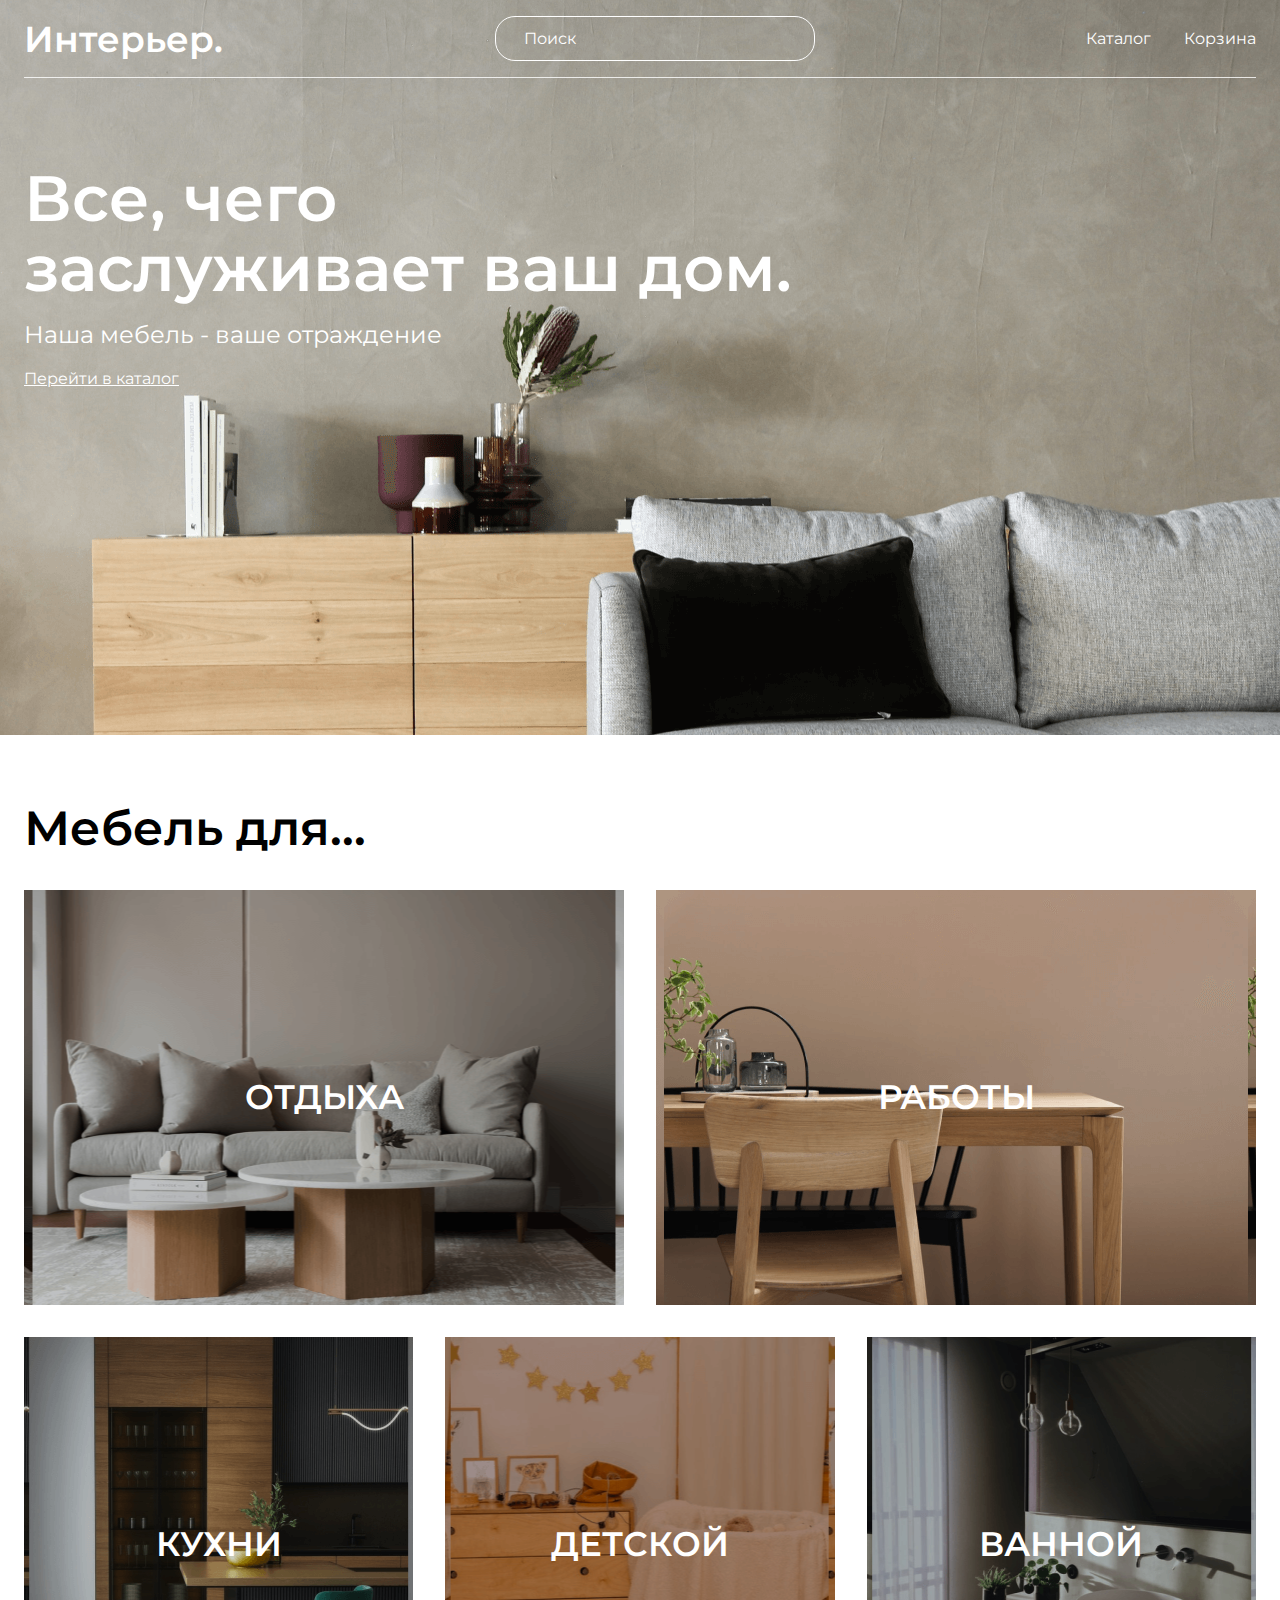
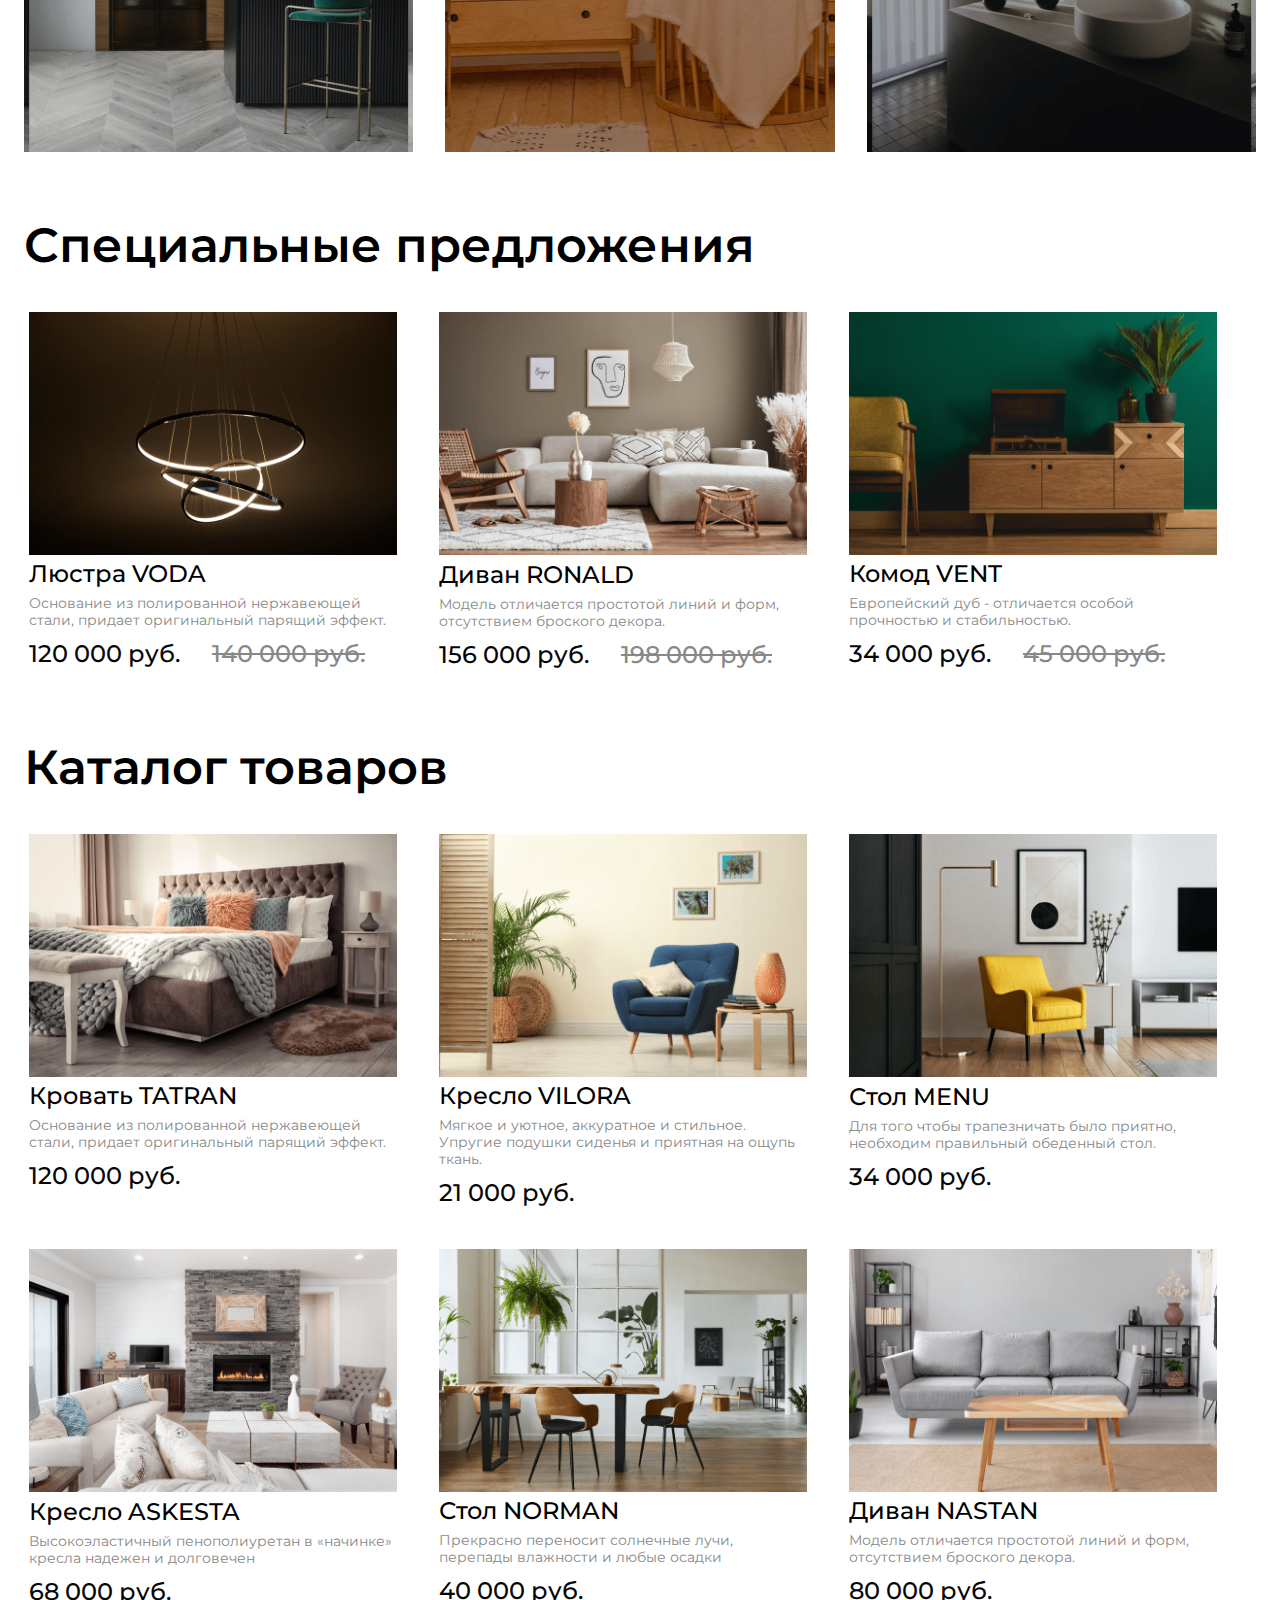
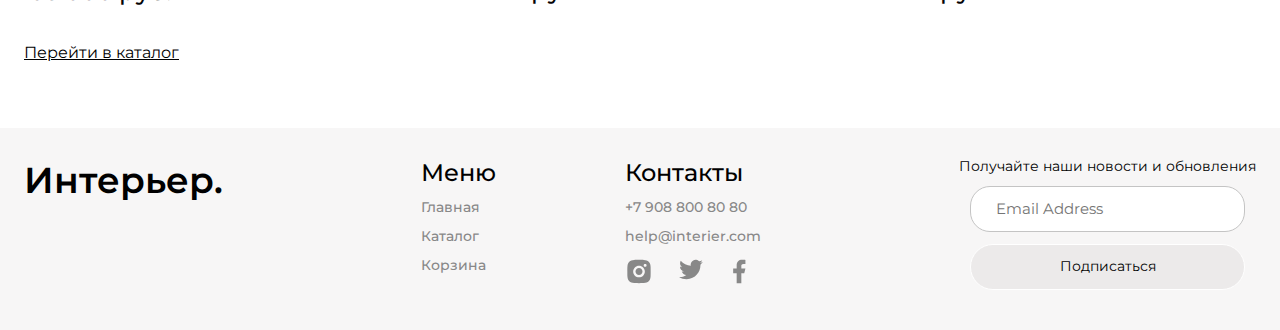
==== commit df504464: "replacment icons like and grouo in each cards on svg type" ====
--- a/index.html
+++ b/index.html
@@ -104,8 +104,25 @@
             <div class="product-card">
                 <div class="product-card__wrap-img">
                     <img src="./img/special/Rectangle_22.png" alt="picture" class="product-card__picture">
-                    <img src="./img/cart_icons/heart.png" alt="picture" class="product-card__choice-one">
-                    <img src="./img/cart_icons/cart.png" alt="picture" class="product-card__choice-two">
+                    <div class="product-card__choice-one">
+                        <svg width="24" height="24" viewBox="0 0 24 24" xmlns="http://www.w3.org/2000/svg">
+                            <path
+                                d="M12 21C11.355 20.428 10.626 19.833 9.85499 19.2H9.84499C7.12999 16.98 4.05299 14.468 2.69399 11.458C2.24751 10.4997 2.0109 9.45713 1.99998 8.4C1.997 6.94949 2.57876 5.55899 3.6138 4.54277C4.64884 3.52655 6.04978 2.9704 7.49999 3C8.68062 3.00187 9.83583 3.34308 10.828 3.983C11.264 4.26597 11.6584 4.60826 12 5C12.3435 4.6098 12.738 4.26771 13.173 3.983C14.1647 3.34296 15.3197 3.00172 16.5 3C17.9502 2.9704 19.3511 3.52655 20.3862 4.54277C21.4212 5.55899 22.003 6.94949 22 8.4C21.9898 9.45882 21.7532 10.5032 21.306 11.463C19.947 14.473 16.871 16.984 14.156 19.2L14.146 19.208C13.374 19.837 12.646 20.432 12.001 21.008L12 21ZM7.49999 5C6.5685 4.98835 5.67006 5.34485 4.99999 5.992C4.35438 6.62617 3.99355 7.49505 3.99991 8.4C4.01132 9.1705 4.18582 9.92986 4.51199 10.628C5.1535 11.9267 6.0191 13.1021 7.06899 14.1C8.05999 15.1 9.19999 16.068 10.186 16.882C10.459 17.107 10.737 17.334 11.015 17.561L11.19 17.704C11.457 17.922 11.733 18.148 12 18.37L12.013 18.358L12.019 18.353H12.025L12.034 18.346H12.039H12.044L12.062 18.331L12.103 18.298L12.11 18.292L12.121 18.284H12.127L12.136 18.276L12.8 17.731L12.974 17.588C13.255 17.359 13.533 17.132 13.806 16.907C14.792 16.093 15.933 15.126 16.924 14.121C17.974 13.1236 18.8397 11.9485 19.481 10.65C19.8131 9.9458 19.9901 9.17851 20 8.4C20.0042 7.49784 19.6435 6.6323 19 6C18.3312 5.34992 17.4326 4.99049 16.5 5C15.3619 4.99033 14.2739 5.46737 13.51 6.311L12 8.051L10.49 6.311C9.72606 5.46737 8.63807 4.99033 7.49999 5Z" />
+                        </svg>
+                    </div>
+                    <div class="product-card__choice-two">
+                        <svg width="24" height="24" viewBox="0 0 24 24" xmlns="http://www.w3.org/2000/svg">
+                            <g clip-path="url(#clip0_196_498)">
+                                <path
+                                    d="M7 8V6C7 4.67916 7.07093 2.93397 8 2C8.92908 1.06603 10.6861 1 12 1C13.3139 1 15.0709 1.06603 16 2C16.9291 2.93397 17 4.67916 17 6V8H20C20.2628 8 20.8142 7.81321 21 8C21.1858 8.18679 21 8.73583 21 9V21C21 21.2642 21.1858 21.8132 21 22C20.8142 22.1868 20.2628 22 20 22H4C3.73722 22 3.18582 22.1868 3 22C2.81419 21.8132 3 21.2642 3 21V9C3 8.73583 2.81419 8.18679 3 8C3.18582 7.81321 3.73722 8 4 8H7ZM7 10H5V20H19V10H17V12H15V10H9V12H7V10ZM9 8H15V6C15 5.2075 14.5575 4.56038 14 4C13.4426 3.43962 12.7884 3 12 3C11.2117 3 10.5575 3.43962 10 4C9.44256 4.56038 9 5.2075 9 6V8Z" />
+                            </g>
+                            <defs>
+                                <clipPath id="clip0_196_498">
+                                    <rect width="24" height="24" />
+                                </clipPath>
+                            </defs>
+                        </svg>
+                    </div>
                 </div>
                 <a href="#" class="product-card__name">Люстра VODA</a>
                 <p class="product-card__descr">Основание из полированной нержавеющей стали, придает оригинальный парящий
@@ -118,8 +135,25 @@
             <div class="product-card">
                 <div class="product-card__wrap-img">
                     <img src="./img/special/Rectangle_23.png" alt="picture" class="product-card__picture">
-                    <img src="./img/cart_icons/heart.png" alt="picture" class="product-card__choice-one">
-                    <img src="./img/cart_icons/cart.png" alt="picture" class="product-card__choice-two">
+                    <div class="product-card__choice-one">
+                        <svg width="24" height="24" viewBox="0 0 24 24" xmlns="http://www.w3.org/2000/svg">
+                            <path
+                                d="M12 21C11.355 20.428 10.626 19.833 9.85499 19.2H9.84499C7.12999 16.98 4.05299 14.468 2.69399 11.458C2.24751 10.4997 2.0109 9.45713 1.99998 8.4C1.997 6.94949 2.57876 5.55899 3.6138 4.54277C4.64884 3.52655 6.04978 2.9704 7.49999 3C8.68062 3.00187 9.83583 3.34308 10.828 3.983C11.264 4.26597 11.6584 4.60826 12 5C12.3435 4.6098 12.738 4.26771 13.173 3.983C14.1647 3.34296 15.3197 3.00172 16.5 3C17.9502 2.9704 19.3511 3.52655 20.3862 4.54277C21.4212 5.55899 22.003 6.94949 22 8.4C21.9898 9.45882 21.7532 10.5032 21.306 11.463C19.947 14.473 16.871 16.984 14.156 19.2L14.146 19.208C13.374 19.837 12.646 20.432 12.001 21.008L12 21ZM7.49999 5C6.5685 4.98835 5.67006 5.34485 4.99999 5.992C4.35438 6.62617 3.99355 7.49505 3.99991 8.4C4.01132 9.1705 4.18582 9.92986 4.51199 10.628C5.1535 11.9267 6.0191 13.1021 7.06899 14.1C8.05999 15.1 9.19999 16.068 10.186 16.882C10.459 17.107 10.737 17.334 11.015 17.561L11.19 17.704C11.457 17.922 11.733 18.148 12 18.37L12.013 18.358L12.019 18.353H12.025L12.034 18.346H12.039H12.044L12.062 18.331L12.103 18.298L12.11 18.292L12.121 18.284H12.127L12.136 18.276L12.8 17.731L12.974 17.588C13.255 17.359 13.533 17.132 13.806 16.907C14.792 16.093 15.933 15.126 16.924 14.121C17.974 13.1236 18.8397 11.9485 19.481 10.65C19.8131 9.9458 19.9901 9.17851 20 8.4C20.0042 7.49784 19.6435 6.6323 19 6C18.3312 5.34992 17.4326 4.99049 16.5 5C15.3619 4.99033 14.2739 5.46737 13.51 6.311L12 8.051L10.49 6.311C9.72606 5.46737 8.63807 4.99033 7.49999 5Z" />
+                        </svg>
+                    </div>
+                    <div class="product-card__choice-two">
+                        <svg width="24" height="24" viewBox="0 0 24 24" xmlns="http://www.w3.org/2000/svg">
+                            <g clip-path="url(#clip0_196_498)">
+                                <path
+                                    d="M7 8V6C7 4.67916 7.07093 2.93397 8 2C8.92908 1.06603 10.6861 1 12 1C13.3139 1 15.0709 1.06603 16 2C16.9291 2.93397 17 4.67916 17 6V8H20C20.2628 8 20.8142 7.81321 21 8C21.1858 8.18679 21 8.73583 21 9V21C21 21.2642 21.1858 21.8132 21 22C20.8142 22.1868 20.2628 22 20 22H4C3.73722 22 3.18582 22.1868 3 22C2.81419 21.8132 3 21.2642 3 21V9C3 8.73583 2.81419 8.18679 3 8C3.18582 7.81321 3.73722 8 4 8H7ZM7 10H5V20H19V10H17V12H15V10H9V12H7V10ZM9 8H15V6C15 5.2075 14.5575 4.56038 14 4C13.4426 3.43962 12.7884 3 12 3C11.2117 3 10.5575 3.43962 10 4C9.44256 4.56038 9 5.2075 9 6V8Z" />
+                            </g>
+                            <defs>
+                                <clipPath id="clip0_196_498">
+                                    <rect width="24" height="24" />
+                                </clipPath>
+                            </defs>
+                        </svg>
+                    </div>
                 </div>
                 <a href="#" class="product-card__name">Диван RONALD</a>
                 <p class="product-card__descr">Модель отличается простотой линий и форм, отсутствием броского декора.
@@ -132,8 +166,25 @@
             <div class="product-card">
                 <div class="product-card__wrap-img">
                     <img src="./img/special/Rectangle_24.png" alt="picture" class="product-card__picture">
-                    <img src="./img/cart_icons/heart.png" alt="picture" class="product-card__choice-one">
-                    <img src="./img/cart_icons/cart.png" alt="picture" class="product-card__choice-two">
+                    <div class="product-card__choice-one">
+                        <svg width="24" height="24" viewBox="0 0 24 24" xmlns="http://www.w3.org/2000/svg">
+                            <path
+                                d="M12 21C11.355 20.428 10.626 19.833 9.85499 19.2H9.84499C7.12999 16.98 4.05299 14.468 2.69399 11.458C2.24751 10.4997 2.0109 9.45713 1.99998 8.4C1.997 6.94949 2.57876 5.55899 3.6138 4.54277C4.64884 3.52655 6.04978 2.9704 7.49999 3C8.68062 3.00187 9.83583 3.34308 10.828 3.983C11.264 4.26597 11.6584 4.60826 12 5C12.3435 4.6098 12.738 4.26771 13.173 3.983C14.1647 3.34296 15.3197 3.00172 16.5 3C17.9502 2.9704 19.3511 3.52655 20.3862 4.54277C21.4212 5.55899 22.003 6.94949 22 8.4C21.9898 9.45882 21.7532 10.5032 21.306 11.463C19.947 14.473 16.871 16.984 14.156 19.2L14.146 19.208C13.374 19.837 12.646 20.432 12.001 21.008L12 21ZM7.49999 5C6.5685 4.98835 5.67006 5.34485 4.99999 5.992C4.35438 6.62617 3.99355 7.49505 3.99991 8.4C4.01132 9.1705 4.18582 9.92986 4.51199 10.628C5.1535 11.9267 6.0191 13.1021 7.06899 14.1C8.05999 15.1 9.19999 16.068 10.186 16.882C10.459 17.107 10.737 17.334 11.015 17.561L11.19 17.704C11.457 17.922 11.733 18.148 12 18.37L12.013 18.358L12.019 18.353H12.025L12.034 18.346H12.039H12.044L12.062 18.331L12.103 18.298L12.11 18.292L12.121 18.284H12.127L12.136 18.276L12.8 17.731L12.974 17.588C13.255 17.359 13.533 17.132 13.806 16.907C14.792 16.093 15.933 15.126 16.924 14.121C17.974 13.1236 18.8397 11.9485 19.481 10.65C19.8131 9.9458 19.9901 9.17851 20 8.4C20.0042 7.49784 19.6435 6.6323 19 6C18.3312 5.34992 17.4326 4.99049 16.5 5C15.3619 4.99033 14.2739 5.46737 13.51 6.311L12 8.051L10.49 6.311C9.72606 5.46737 8.63807 4.99033 7.49999 5Z" />
+                        </svg>
+                    </div>
+                    <div class="product-card__choice-two">
+                        <svg width="24" height="24" viewBox="0 0 24 24" xmlns="http://www.w3.org/2000/svg">
+                            <g clip-path="url(#clip0_196_498)">
+                                <path
+                                    d="M7 8V6C7 4.67916 7.07093 2.93397 8 2C8.92908 1.06603 10.6861 1 12 1C13.3139 1 15.0709 1.06603 16 2C16.9291 2.93397 17 4.67916 17 6V8H20C20.2628 8 20.8142 7.81321 21 8C21.1858 8.18679 21 8.73583 21 9V21C21 21.2642 21.1858 21.8132 21 22C20.8142 22.1868 20.2628 22 20 22H4C3.73722 22 3.18582 22.1868 3 22C2.81419 21.8132 3 21.2642 3 21V9C3 8.73583 2.81419 8.18679 3 8C3.18582 7.81321 3.73722 8 4 8H7ZM7 10H5V20H19V10H17V12H15V10H9V12H7V10ZM9 8H15V6C15 5.2075 14.5575 4.56038 14 4C13.4426 3.43962 12.7884 3 12 3C11.2117 3 10.5575 3.43962 10 4C9.44256 4.56038 9 5.2075 9 6V8Z" />
+                            </g>
+                            <defs>
+                                <clipPath id="clip0_196_498">
+                                    <rect width="24" height="24" />
+                                </clipPath>
+                            </defs>
+                        </svg>
+                    </div>
                 </div>
                 <a href="#" class="product-card__name">Комод VENT</a>
                 <p class="product-card__descr">Европейский дуб - отличается особой прочностью и стабильностью.</p>
@@ -150,8 +201,25 @@
             <div class="product-card">
                 <div class="product-card__wrap-img">
                     <img src="./img/catalog/Rectangle_22(1).png" alt="picture" class="product-card__picture">
-                    <img src="./img/cart_icons/heart.png" alt="picture" class="product-card__choice-one">
-                    <img src="./img/cart_icons/cart.png" alt="picture" class="product-card__choice-two">
+                    <div class="product-card__choice-one">
+                        <svg width="24" height="24" viewBox="0 0 24 24" xmlns="http://www.w3.org/2000/svg">
+                            <path
+                                d="M12 21C11.355 20.428 10.626 19.833 9.85499 19.2H9.84499C7.12999 16.98 4.05299 14.468 2.69399 11.458C2.24751 10.4997 2.0109 9.45713 1.99998 8.4C1.997 6.94949 2.57876 5.55899 3.6138 4.54277C4.64884 3.52655 6.04978 2.9704 7.49999 3C8.68062 3.00187 9.83583 3.34308 10.828 3.983C11.264 4.26597 11.6584 4.60826 12 5C12.3435 4.6098 12.738 4.26771 13.173 3.983C14.1647 3.34296 15.3197 3.00172 16.5 3C17.9502 2.9704 19.3511 3.52655 20.3862 4.54277C21.4212 5.55899 22.003 6.94949 22 8.4C21.9898 9.45882 21.7532 10.5032 21.306 11.463C19.947 14.473 16.871 16.984 14.156 19.2L14.146 19.208C13.374 19.837 12.646 20.432 12.001 21.008L12 21ZM7.49999 5C6.5685 4.98835 5.67006 5.34485 4.99999 5.992C4.35438 6.62617 3.99355 7.49505 3.99991 8.4C4.01132 9.1705 4.18582 9.92986 4.51199 10.628C5.1535 11.9267 6.0191 13.1021 7.06899 14.1C8.05999 15.1 9.19999 16.068 10.186 16.882C10.459 17.107 10.737 17.334 11.015 17.561L11.19 17.704C11.457 17.922 11.733 18.148 12 18.37L12.013 18.358L12.019 18.353H12.025L12.034 18.346H12.039H12.044L12.062 18.331L12.103 18.298L12.11 18.292L12.121 18.284H12.127L12.136 18.276L12.8 17.731L12.974 17.588C13.255 17.359 13.533 17.132 13.806 16.907C14.792 16.093 15.933 15.126 16.924 14.121C17.974 13.1236 18.8397 11.9485 19.481 10.65C19.8131 9.9458 19.9901 9.17851 20 8.4C20.0042 7.49784 19.6435 6.6323 19 6C18.3312 5.34992 17.4326 4.99049 16.5 5C15.3619 4.99033 14.2739 5.46737 13.51 6.311L12 8.051L10.49 6.311C9.72606 5.46737 8.63807 4.99033 7.49999 5Z" />
+                        </svg>
+                    </div>
+                    <div class="product-card__choice-two">
+                        <svg width="24" height="24" viewBox="0 0 24 24" xmlns="http://www.w3.org/2000/svg">
+                            <g clip-path="url(#clip0_196_498)">
+                                <path
+                                    d="M7 8V6C7 4.67916 7.07093 2.93397 8 2C8.92908 1.06603 10.6861 1 12 1C13.3139 1 15.0709 1.06603 16 2C16.9291 2.93397 17 4.67916 17 6V8H20C20.2628 8 20.8142 7.81321 21 8C21.1858 8.18679 21 8.73583 21 9V21C21 21.2642 21.1858 21.8132 21 22C20.8142 22.1868 20.2628 22 20 22H4C3.73722 22 3.18582 22.1868 3 22C2.81419 21.8132 3 21.2642 3 21V9C3 8.73583 2.81419 8.18679 3 8C3.18582 7.81321 3.73722 8 4 8H7ZM7 10H5V20H19V10H17V12H15V10H9V12H7V10ZM9 8H15V6C15 5.2075 14.5575 4.56038 14 4C13.4426 3.43962 12.7884 3 12 3C11.2117 3 10.5575 3.43962 10 4C9.44256 4.56038 9 5.2075 9 6V8Z" />
+                            </g>
+                            <defs>
+                                <clipPath id="clip0_196_498">
+                                    <rect width="24" height="24" />
+                                </clipPath>
+                            </defs>
+                        </svg>
+                    </div>
                 </div>
                 <a href="#" class="product-card__name">Кровать TATRAN</a>
                 <p class="product-card__descr">Основание из полированной нержавеющей стали, придает оригинальный парящий
@@ -164,8 +232,25 @@
             <div class="product-card">
                 <div class="product-card__wrap-img">
                     <img src="./img/catalog/Rectangle_22(2).png" alt="picture" class="product-card__picture">
-                    <img src="./img/cart_icons/heart.png" alt="picture" class="product-card__choice-one">
-                    <img src="./img/cart_icons/cart.png" alt="picture" class="product-card__choice-two">
+                    <div class="product-card__choice-one">
+                        <svg width="24" height="24" viewBox="0 0 24 24" xmlns="http://www.w3.org/2000/svg">
+                            <path
+                                d="M12 21C11.355 20.428 10.626 19.833 9.85499 19.2H9.84499C7.12999 16.98 4.05299 14.468 2.69399 11.458C2.24751 10.4997 2.0109 9.45713 1.99998 8.4C1.997 6.94949 2.57876 5.55899 3.6138 4.54277C4.64884 3.52655 6.04978 2.9704 7.49999 3C8.68062 3.00187 9.83583 3.34308 10.828 3.983C11.264 4.26597 11.6584 4.60826 12 5C12.3435 4.6098 12.738 4.26771 13.173 3.983C14.1647 3.34296 15.3197 3.00172 16.5 3C17.9502 2.9704 19.3511 3.52655 20.3862 4.54277C21.4212 5.55899 22.003 6.94949 22 8.4C21.9898 9.45882 21.7532 10.5032 21.306 11.463C19.947 14.473 16.871 16.984 14.156 19.2L14.146 19.208C13.374 19.837 12.646 20.432 12.001 21.008L12 21ZM7.49999 5C6.5685 4.98835 5.67006 5.34485 4.99999 5.992C4.35438 6.62617 3.99355 7.49505 3.99991 8.4C4.01132 9.1705 4.18582 9.92986 4.51199 10.628C5.1535 11.9267 6.0191 13.1021 7.06899 14.1C8.05999 15.1 9.19999 16.068 10.186 16.882C10.459 17.107 10.737 17.334 11.015 17.561L11.19 17.704C11.457 17.922 11.733 18.148 12 18.37L12.013 18.358L12.019 18.353H12.025L12.034 18.346H12.039H12.044L12.062 18.331L12.103 18.298L12.11 18.292L12.121 18.284H12.127L12.136 18.276L12.8 17.731L12.974 17.588C13.255 17.359 13.533 17.132 13.806 16.907C14.792 16.093 15.933 15.126 16.924 14.121C17.974 13.1236 18.8397 11.9485 19.481 10.65C19.8131 9.9458 19.9901 9.17851 20 8.4C20.0042 7.49784 19.6435 6.6323 19 6C18.3312 5.34992 17.4326 4.99049 16.5 5C15.3619 4.99033 14.2739 5.46737 13.51 6.311L12 8.051L10.49 6.311C9.72606 5.46737 8.63807 4.99033 7.49999 5Z" />
+                        </svg>
+                    </div>
+                    <div class="product-card__choice-two">
+                        <svg width="24" height="24" viewBox="0 0 24 24" xmlns="http://www.w3.org/2000/svg">
+                            <g clip-path="url(#clip0_196_498)">
+                                <path
+                                    d="M7 8V6C7 4.67916 7.07093 2.93397 8 2C8.92908 1.06603 10.6861 1 12 1C13.3139 1 15.0709 1.06603 16 2C16.9291 2.93397 17 4.67916 17 6V8H20C20.2628 8 20.8142 7.81321 21 8C21.1858 8.18679 21 8.73583 21 9V21C21 21.2642 21.1858 21.8132 21 22C20.8142 22.1868 20.2628 22 20 22H4C3.73722 22 3.18582 22.1868 3 22C2.81419 21.8132 3 21.2642 3 21V9C3 8.73583 2.81419 8.18679 3 8C3.18582 7.81321 3.73722 8 4 8H7ZM7 10H5V20H19V10H17V12H15V10H9V12H7V10ZM9 8H15V6C15 5.2075 14.5575 4.56038 14 4C13.4426 3.43962 12.7884 3 12 3C11.2117 3 10.5575 3.43962 10 4C9.44256 4.56038 9 5.2075 9 6V8Z" />
+                            </g>
+                            <defs>
+                                <clipPath id="clip0_196_498">
+                                    <rect width="24" height="24" />
+                                </clipPath>
+                            </defs>
+                        </svg>
+                    </div>
                 </div>
                 <a href="#" class="product-card__name">Кресло VILORA</a>
                 <p class="product-card__descr">Мягкое и уютное, аккуратное и стильное. Упругие подушки сиденья и
@@ -178,8 +263,25 @@
             <div class="product-card">
                 <div class="product-card__wrap-img">
                     <img src="./img/catalog/Rectangle_23(1).png" alt="picture" class="product-card__picture">
-                    <img src="./img/cart_icons/heart.png" alt="picture" class="product-card__choice-one">
-                    <img src="./img/cart_icons/cart.png" alt="picture" class="product-card__choice-two">
+                    <div class="product-card__choice-one">
+                        <svg width="24" height="24" viewBox="0 0 24 24" xmlns="http://www.w3.org/2000/svg">
+                            <path
+                                d="M12 21C11.355 20.428 10.626 19.833 9.85499 19.2H9.84499C7.12999 16.98 4.05299 14.468 2.69399 11.458C2.24751 10.4997 2.0109 9.45713 1.99998 8.4C1.997 6.94949 2.57876 5.55899 3.6138 4.54277C4.64884 3.52655 6.04978 2.9704 7.49999 3C8.68062 3.00187 9.83583 3.34308 10.828 3.983C11.264 4.26597 11.6584 4.60826 12 5C12.3435 4.6098 12.738 4.26771 13.173 3.983C14.1647 3.34296 15.3197 3.00172 16.5 3C17.9502 2.9704 19.3511 3.52655 20.3862 4.54277C21.4212 5.55899 22.003 6.94949 22 8.4C21.9898 9.45882 21.7532 10.5032 21.306 11.463C19.947 14.473 16.871 16.984 14.156 19.2L14.146 19.208C13.374 19.837 12.646 20.432 12.001 21.008L12 21ZM7.49999 5C6.5685 4.98835 5.67006 5.34485 4.99999 5.992C4.35438 6.62617 3.99355 7.49505 3.99991 8.4C4.01132 9.1705 4.18582 9.92986 4.51199 10.628C5.1535 11.9267 6.0191 13.1021 7.06899 14.1C8.05999 15.1 9.19999 16.068 10.186 16.882C10.459 17.107 10.737 17.334 11.015 17.561L11.19 17.704C11.457 17.922 11.733 18.148 12 18.37L12.013 18.358L12.019 18.353H12.025L12.034 18.346H12.039H12.044L12.062 18.331L12.103 18.298L12.11 18.292L12.121 18.284H12.127L12.136 18.276L12.8 17.731L12.974 17.588C13.255 17.359 13.533 17.132 13.806 16.907C14.792 16.093 15.933 15.126 16.924 14.121C17.974 13.1236 18.8397 11.9485 19.481 10.65C19.8131 9.9458 19.9901 9.17851 20 8.4C20.0042 7.49784 19.6435 6.6323 19 6C18.3312 5.34992 17.4326 4.99049 16.5 5C15.3619 4.99033 14.2739 5.46737 13.51 6.311L12 8.051L10.49 6.311C9.72606 5.46737 8.63807 4.99033 7.49999 5Z" />
+                        </svg>
+                    </div>
+                    <div class="product-card__choice-two">
+                        <svg width="24" height="24" viewBox="0 0 24 24" xmlns="http://www.w3.org/2000/svg">
+                            <g clip-path="url(#clip0_196_498)">
+                                <path
+                                    d="M7 8V6C7 4.67916 7.07093 2.93397 8 2C8.92908 1.06603 10.6861 1 12 1C13.3139 1 15.0709 1.06603 16 2C16.9291 2.93397 17 4.67916 17 6V8H20C20.2628 8 20.8142 7.81321 21 8C21.1858 8.18679 21 8.73583 21 9V21C21 21.2642 21.1858 21.8132 21 22C20.8142 22.1868 20.2628 22 20 22H4C3.73722 22 3.18582 22.1868 3 22C2.81419 21.8132 3 21.2642 3 21V9C3 8.73583 2.81419 8.18679 3 8C3.18582 7.81321 3.73722 8 4 8H7ZM7 10H5V20H19V10H17V12H15V10H9V12H7V10ZM9 8H15V6C15 5.2075 14.5575 4.56038 14 4C13.4426 3.43962 12.7884 3 12 3C11.2117 3 10.5575 3.43962 10 4C9.44256 4.56038 9 5.2075 9 6V8Z" />
+                            </g>
+                            <defs>
+                                <clipPath id="clip0_196_498">
+                                    <rect width="24" height="24" />
+                                </clipPath>
+                            </defs>
+                        </svg>
+                    </div>
                 </div>
                 <a href="#" class="product-card__name">Стол MENU</a>
                 <p class="product-card__descr">Для того чтобы трапезничать было приятно, необходим правильный обеденный
@@ -193,8 +295,25 @@
             <div class="product-card">
                 <div class="product-card__wrap-img">
                     <img src="./img/catalog/Rectangle_23(2).png" alt="picture" class="product-card__picture">
-                    <img src="./img/cart_icons/heart.png" alt="picture" class="product-card__choice-one">
-                    <img src="./img/cart_icons/cart.png" alt="picture" class="product-card__choice-two">
+                    <div class="product-card__choice-one">
+                        <svg width="24" height="24" viewBox="0 0 24 24" xmlns="http://www.w3.org/2000/svg">
+                            <path
+                                d="M12 21C11.355 20.428 10.626 19.833 9.85499 19.2H9.84499C7.12999 16.98 4.05299 14.468 2.69399 11.458C2.24751 10.4997 2.0109 9.45713 1.99998 8.4C1.997 6.94949 2.57876 5.55899 3.6138 4.54277C4.64884 3.52655 6.04978 2.9704 7.49999 3C8.68062 3.00187 9.83583 3.34308 10.828 3.983C11.264 4.26597 11.6584 4.60826 12 5C12.3435 4.6098 12.738 4.26771 13.173 3.983C14.1647 3.34296 15.3197 3.00172 16.5 3C17.9502 2.9704 19.3511 3.52655 20.3862 4.54277C21.4212 5.55899 22.003 6.94949 22 8.4C21.9898 9.45882 21.7532 10.5032 21.306 11.463C19.947 14.473 16.871 16.984 14.156 19.2L14.146 19.208C13.374 19.837 12.646 20.432 12.001 21.008L12 21ZM7.49999 5C6.5685 4.98835 5.67006 5.34485 4.99999 5.992C4.35438 6.62617 3.99355 7.49505 3.99991 8.4C4.01132 9.1705 4.18582 9.92986 4.51199 10.628C5.1535 11.9267 6.0191 13.1021 7.06899 14.1C8.05999 15.1 9.19999 16.068 10.186 16.882C10.459 17.107 10.737 17.334 11.015 17.561L11.19 17.704C11.457 17.922 11.733 18.148 12 18.37L12.013 18.358L12.019 18.353H12.025L12.034 18.346H12.039H12.044L12.062 18.331L12.103 18.298L12.11 18.292L12.121 18.284H12.127L12.136 18.276L12.8 17.731L12.974 17.588C13.255 17.359 13.533 17.132 13.806 16.907C14.792 16.093 15.933 15.126 16.924 14.121C17.974 13.1236 18.8397 11.9485 19.481 10.65C19.8131 9.9458 19.9901 9.17851 20 8.4C20.0042 7.49784 19.6435 6.6323 19 6C18.3312 5.34992 17.4326 4.99049 16.5 5C15.3619 4.99033 14.2739 5.46737 13.51 6.311L12 8.051L10.49 6.311C9.72606 5.46737 8.63807 4.99033 7.49999 5Z" />
+                        </svg>
+                    </div>
+                    <div class="product-card__choice-two">
+                        <svg width="24" height="24" viewBox="0 0 24 24" xmlns="http://www.w3.org/2000/svg">
+                            <g clip-path="url(#clip0_196_498)">
+                                <path
+                                    d="M7 8V6C7 4.67916 7.07093 2.93397 8 2C8.92908 1.06603 10.6861 1 12 1C13.3139 1 15.0709 1.06603 16 2C16.9291 2.93397 17 4.67916 17 6V8H20C20.2628 8 20.8142 7.81321 21 8C21.1858 8.18679 21 8.73583 21 9V21C21 21.2642 21.1858 21.8132 21 22C20.8142 22.1868 20.2628 22 20 22H4C3.73722 22 3.18582 22.1868 3 22C2.81419 21.8132 3 21.2642 3 21V9C3 8.73583 2.81419 8.18679 3 8C3.18582 7.81321 3.73722 8 4 8H7ZM7 10H5V20H19V10H17V12H15V10H9V12H7V10ZM9 8H15V6C15 5.2075 14.5575 4.56038 14 4C13.4426 3.43962 12.7884 3 12 3C11.2117 3 10.5575 3.43962 10 4C9.44256 4.56038 9 5.2075 9 6V8Z" />
+                            </g>
+                            <defs>
+                                <clipPath id="clip0_196_498">
+                                    <rect width="24" height="24" />
+                                </clipPath>
+                            </defs>
+                        </svg>
+                    </div>
                 </div>
                 <a href="#" class="product-card__name">Кресло ASKESTA</a>
                 <p class="product-card__descr">Высокоэластичный пенополиуретан в «начинке» кресла надежен и долговечен
@@ -208,8 +327,25 @@
             <div class="product-card">
                 <div class="product-card__wrap-img">
                     <img src="./img/catalog/Rectangle_24(1).png" alt="picture" class="product-card__picture">
-                    <img src="./img/cart_icons/heart.png" alt="picture" class="product-card__choice-one">
-                    <img src="./img/cart_icons/cart.png" alt="picture" class="product-card__choice-two">
+                    <div class="product-card__choice-one">
+                        <svg width="24" height="24" viewBox="0 0 24 24" xmlns="http://www.w3.org/2000/svg">
+                            <path
+                                d="M12 21C11.355 20.428 10.626 19.833 9.85499 19.2H9.84499C7.12999 16.98 4.05299 14.468 2.69399 11.458C2.24751 10.4997 2.0109 9.45713 1.99998 8.4C1.997 6.94949 2.57876 5.55899 3.6138 4.54277C4.64884 3.52655 6.04978 2.9704 7.49999 3C8.68062 3.00187 9.83583 3.34308 10.828 3.983C11.264 4.26597 11.6584 4.60826 12 5C12.3435 4.6098 12.738 4.26771 13.173 3.983C14.1647 3.34296 15.3197 3.00172 16.5 3C17.9502 2.9704 19.3511 3.52655 20.3862 4.54277C21.4212 5.55899 22.003 6.94949 22 8.4C21.9898 9.45882 21.7532 10.5032 21.306 11.463C19.947 14.473 16.871 16.984 14.156 19.2L14.146 19.208C13.374 19.837 12.646 20.432 12.001 21.008L12 21ZM7.49999 5C6.5685 4.98835 5.67006 5.34485 4.99999 5.992C4.35438 6.62617 3.99355 7.49505 3.99991 8.4C4.01132 9.1705 4.18582 9.92986 4.51199 10.628C5.1535 11.9267 6.0191 13.1021 7.06899 14.1C8.05999 15.1 9.19999 16.068 10.186 16.882C10.459 17.107 10.737 17.334 11.015 17.561L11.19 17.704C11.457 17.922 11.733 18.148 12 18.37L12.013 18.358L12.019 18.353H12.025L12.034 18.346H12.039H12.044L12.062 18.331L12.103 18.298L12.11 18.292L12.121 18.284H12.127L12.136 18.276L12.8 17.731L12.974 17.588C13.255 17.359 13.533 17.132 13.806 16.907C14.792 16.093 15.933 15.126 16.924 14.121C17.974 13.1236 18.8397 11.9485 19.481 10.65C19.8131 9.9458 19.9901 9.17851 20 8.4C20.0042 7.49784 19.6435 6.6323 19 6C18.3312 5.34992 17.4326 4.99049 16.5 5C15.3619 4.99033 14.2739 5.46737 13.51 6.311L12 8.051L10.49 6.311C9.72606 5.46737 8.63807 4.99033 7.49999 5Z" />
+                        </svg>
+                    </div>
+                    <div class="product-card__choice-two">
+                        <svg width="24" height="24" viewBox="0 0 24 24" xmlns="http://www.w3.org/2000/svg">
+                            <g clip-path="url(#clip0_196_498)">
+                                <path
+                                    d="M7 8V6C7 4.67916 7.07093 2.93397 8 2C8.92908 1.06603 10.6861 1 12 1C13.3139 1 15.0709 1.06603 16 2C16.9291 2.93397 17 4.67916 17 6V8H20C20.2628 8 20.8142 7.81321 21 8C21.1858 8.18679 21 8.73583 21 9V21C21 21.2642 21.1858 21.8132 21 22C20.8142 22.1868 20.2628 22 20 22H4C3.73722 22 3.18582 22.1868 3 22C2.81419 21.8132 3 21.2642 3 21V9C3 8.73583 2.81419 8.18679 3 8C3.18582 7.81321 3.73722 8 4 8H7ZM7 10H5V20H19V10H17V12H15V10H9V12H7V10ZM9 8H15V6C15 5.2075 14.5575 4.56038 14 4C13.4426 3.43962 12.7884 3 12 3C11.2117 3 10.5575 3.43962 10 4C9.44256 4.56038 9 5.2075 9 6V8Z" />
+                            </g>
+                            <defs>
+                                <clipPath id="clip0_196_498">
+                                    <rect width="24" height="24" />
+                                </clipPath>
+                            </defs>
+                        </svg>
+                    </div>
                 </div>
                 <a href="#" class="product-card__name">Стол NORMAN</a>
                 <p class="product-card__descr">Прекрасно переносит солнечные лучи, перепады влажности и любые осадки</p>
@@ -222,8 +358,25 @@
             <div class="product-card">
                 <div class="product-card__wrap-img">
                     <img src="./img/catalog/Rectangle_24(2).png" alt="picture" class="product-card__picture">
-                    <img src="./img/cart_icons/heart.png" alt="picture" class="product-card__choice-one">
-                    <img src="./img/cart_icons/cart.png" alt="picture" class="product-card__choice-two">
+                    <div class="product-card__choice-one">
+                        <svg width="24" height="24" viewBox="0 0 24 24" xmlns="http://www.w3.org/2000/svg">
+                            <path
+                                d="M12 21C11.355 20.428 10.626 19.833 9.85499 19.2H9.84499C7.12999 16.98 4.05299 14.468 2.69399 11.458C2.24751 10.4997 2.0109 9.45713 1.99998 8.4C1.997 6.94949 2.57876 5.55899 3.6138 4.54277C4.64884 3.52655 6.04978 2.9704 7.49999 3C8.68062 3.00187 9.83583 3.34308 10.828 3.983C11.264 4.26597 11.6584 4.60826 12 5C12.3435 4.6098 12.738 4.26771 13.173 3.983C14.1647 3.34296 15.3197 3.00172 16.5 3C17.9502 2.9704 19.3511 3.52655 20.3862 4.54277C21.4212 5.55899 22.003 6.94949 22 8.4C21.9898 9.45882 21.7532 10.5032 21.306 11.463C19.947 14.473 16.871 16.984 14.156 19.2L14.146 19.208C13.374 19.837 12.646 20.432 12.001 21.008L12 21ZM7.49999 5C6.5685 4.98835 5.67006 5.34485 4.99999 5.992C4.35438 6.62617 3.99355 7.49505 3.99991 8.4C4.01132 9.1705 4.18582 9.92986 4.51199 10.628C5.1535 11.9267 6.0191 13.1021 7.06899 14.1C8.05999 15.1 9.19999 16.068 10.186 16.882C10.459 17.107 10.737 17.334 11.015 17.561L11.19 17.704C11.457 17.922 11.733 18.148 12 18.37L12.013 18.358L12.019 18.353H12.025L12.034 18.346H12.039H12.044L12.062 18.331L12.103 18.298L12.11 18.292L12.121 18.284H12.127L12.136 18.276L12.8 17.731L12.974 17.588C13.255 17.359 13.533 17.132 13.806 16.907C14.792 16.093 15.933 15.126 16.924 14.121C17.974 13.1236 18.8397 11.9485 19.481 10.65C19.8131 9.9458 19.9901 9.17851 20 8.4C20.0042 7.49784 19.6435 6.6323 19 6C18.3312 5.34992 17.4326 4.99049 16.5 5C15.3619 4.99033 14.2739 5.46737 13.51 6.311L12 8.051L10.49 6.311C9.72606 5.46737 8.63807 4.99033 7.49999 5Z" />
+                        </svg>
+                    </div>
+                    <div class="product-card__choice-two">
+                        <svg width="24" height="24" viewBox="0 0 24 24" xmlns="http://www.w3.org/2000/svg">
+                            <g clip-path="url(#clip0_196_498)">
+                                <path
+                                    d="M7 8V6C7 4.67916 7.07093 2.93397 8 2C8.92908 1.06603 10.6861 1 12 1C13.3139 1 15.0709 1.06603 16 2C16.9291 2.93397 17 4.67916 17 6V8H20C20.2628 8 20.8142 7.81321 21 8C21.1858 8.18679 21 8.73583 21 9V21C21 21.2642 21.1858 21.8132 21 22C20.8142 22.1868 20.2628 22 20 22H4C3.73722 22 3.18582 22.1868 3 22C2.81419 21.8132 3 21.2642 3 21V9C3 8.73583 2.81419 8.18679 3 8C3.18582 7.81321 3.73722 8 4 8H7ZM7 10H5V20H19V10H17V12H15V10H9V12H7V10ZM9 8H15V6C15 5.2075 14.5575 4.56038 14 4C13.4426 3.43962 12.7884 3 12 3C11.2117 3 10.5575 3.43962 10 4C9.44256 4.56038 9 5.2075 9 6V8Z" />
+                            </g>
+                            <defs>
+                                <clipPath id="clip0_196_498">
+                                    <rect width="24" height="24" />
+                                </clipPath>
+                            </defs>
+                        </svg>
+                    </div>
                 </div>
                 <a href="#" class="product-card__name">Диван NASTAN</a>
                 <p class="product-card__descr">Модель отличается простотой линий и форм, отсутствием броского декора.
--- a/css/style.min.css
+++ b/css/style.min.css
@@ -1 +1 @@
-.center{padding-left:calc(50% - 600px);padding-right:calc(50% - 600px)}@-webkit-keyframes heartbeat{from{-webkit-transform:scale(1);transform:scale(1);-webkit-transform-origin:center center;transform-origin:center center;-webkit-animation-timing-function:ease-out;animation-timing-function:ease-out}10%{-webkit-transform:scale(0.91);transform:scale(0.91);-webkit-animation-timing-function:ease-in;animation-timing-function:ease-in}17%{-webkit-transform:scale(0.98);transform:scale(0.98);-webkit-animation-timing-function:ease-out;animation-timing-function:ease-out}33%{-webkit-transform:scale(0.87);transform:scale(0.87);-webkit-animation-timing-function:ease-in;animation-timing-function:ease-in}45%{-webkit-transform:scale(1);transform:scale(1);-webkit-animation-timing-function:ease-out;animation-timing-function:ease-out}}@keyframes heartbeat{from{-webkit-transform:scale(1);transform:scale(1);-webkit-transform-origin:center center;transform-origin:center center;-webkit-animation-timing-function:ease-out;animation-timing-function:ease-out}10%{-webkit-transform:scale(0.91);transform:scale(0.91);-webkit-animation-timing-function:ease-in;animation-timing-function:ease-in}17%{-webkit-transform:scale(0.98);transform:scale(0.98);-webkit-animation-timing-function:ease-out;animation-timing-function:ease-out}33%{-webkit-transform:scale(0.87);transform:scale(0.87);-webkit-animation-timing-function:ease-in;animation-timing-function:ease-in}45%{-webkit-transform:scale(1);transform:scale(1);-webkit-animation-timing-function:ease-out;animation-timing-function:ease-out}}.btn{width:200px;height:37px;border:1px solid #000;border-radius:50px;background-color:#fff;font-family:"Montserrat";font-style:normal;font-weight:400;font-size:14px;line-height:17px;color:#020202;cursor:pointer;-webkit-transition:.3s;transition:.3s}.btn:hover{background-color:#000;cursor:pointer;color:#fff;-webkit-transition:.3s;transition:.3s}.btn_bigger{width:290px;height:41px;background-color:rgba(0,0,0,0)}.btn_gray{background:rgba(222,215,215,.41);border:1px solid #fff;width:275px;height:46px;-webkit-animation:heartbeat 2000ms ease-in-out 3s infinite both;animation:heartbeat 2000ms ease-in-out 3s infinite both}.btn_catalog{width:166px}.logo{font-family:"Montserrat";font-style:normal;font-weight:600;font-size:36px;line-height:44px;color:#fff;text-decoration:none}.logo_black{color:#000}.wrapp_header{background-image:url(../img/bg/basket_bg.png);min-height:400px;background-size:cover;background-repeat:no-repeat;margin-top:0px;background-position:center}.wrapp_sales{display:grid;grid-template-columns:repeat(12, 1fr);-webkit-column-gap:33px;-moz-column-gap:33px;column-gap:33px}.wrapp_spec{display:-webkit-box;display:-ms-flexbox;display:flex;-webkit-box-pack:justify;-ms-flex-pack:justify;justify-content:space-between;margin-top:32px;-ms-flex-wrap:wrap;flex-wrap:wrap}.wrapp_footer{display:-webkit-box;display:-ms-flexbox;display:flex;-webkit-box-pack:justify;-ms-flex-pack:justify;justify-content:space-between}.header{display:-webkit-box;display:-ms-flexbox;display:flex;-webkit-box-pack:justify;-ms-flex-pack:justify;justify-content:space-between;min-height:77px;-webkit-box-align:center;-ms-flex-align:center;align-items:center;border-bottom:.5px solid rgba(255,255,255,.8)}.header__input{border:1px solid #fff;border-radius:20px;width:288px;height:41px;background:rgba(0,0,0,0);padding-left:28px;outline:none;font-family:"Montserrat";color:#fff;-webkit-transition:.5s;transition:.5s}.header__input::-webkit-input-placeholder{color:#fff}.header__input::-moz-placeholder{color:#fff}.header__input:-ms-input-placeholder{color:#fff}.header__input::-ms-input-placeholder{color:#fff}.header__input::placeholder{color:#fff}.header__input:focus{background-color:rgba(255,255,255,.8);border-color:#272727;color:#000;-webkit-transition:.5s;transition:.5s}.header__input:focus::-webkit-input-placeholder{color:#000}.header__input:focus::-moz-placeholder{color:#000}.header__input:focus:-ms-input-placeholder{color:#000}.header__input:focus::-ms-input-placeholder{color:#000}.header__input:focus::placeholder{color:#000}.header__menu{width:170px;display:-webkit-box;display:-ms-flexbox;display:flex;-webkit-box-pack:justify;-ms-flex-pack:justify;justify-content:space-between}.header__link{font-family:"Montserrat";font-style:normal;font-weight:400;font-size:16px;line-height:20px;text-decoration:none;color:#fff}.header__link:hover{text-decoration:underline}.header__menu-mobile{display:none}.header__menu-mobile-link-svg{-webkit-transition:.4s;transition:.4s;fill:#fff}.header__menu-mobile-link-svg:hover{fill:#000}.product-card{width:378px;-webkit-box-sizing:border-box;box-sizing:border-box;-webkit-transition:.3s;transition:.3s;padding:5px}.product-card:hover{-webkit-box-shadow:0px 0px 10px 1px gray;box-shadow:0px 0px 10px 1px gray;-webkit-transform:scale(1.005);transform:scale(1.005)}.product-card__choice-one{display:none}.product-card__choice-two{display:none}.product-card__wrap-img{position:relative;cursor:-webkit-zoom-in;cursor:zoom-in}.product-card__wrap-img:hover .product-card__choice-one{display:block;position:absolute;right:4%;top:4%;cursor:pointer}.product-card__wrap-img:hover .product-card__choice-two{display:block;position:absolute;right:12.15%;top:3.3%;cursor:pointer}.product-card__picture{width:100%}.product-card__name{font-family:"Montserrat";font-style:normal;font-weight:500;font-size:24px;line-height:29px;color:#000;margin-top:10px}.product-card__descr{font-family:"Montserrat";font-style:normal;font-weight:400;font-size:14px;line-height:17px;color:#888;margin-top:7px}.product-card__flex-wrap{display:-webkit-box;display:-ms-flexbox;display:flex;gap:32px;margin-top:10px;margin-bottom:0px}.product-card__price{font-family:"Montserrat";font-style:normal;font-weight:500;font-size:24px;line-height:29px;color:#050505}.product-card__price_line{text-decoration-line:line-through;color:#888}.footer{margin-top:95px;background-color:#f7f6f6;padding-top:30px;padding-bottom:40px}.footer_home{margin-top:63px}.footer__men{display:-webkit-box;display:-ms-flexbox;display:flex;-webkit-box-orient:vertical;-webkit-box-direction:normal;-ms-flex-direction:column;flex-direction:column;gap:12px}.footer__cont{display:-webkit-box;display:-ms-flexbox;display:flex;-webkit-box-orient:vertical;-webkit-box-direction:normal;-ms-flex-direction:column;flex-direction:column;gap:12px}.footer__forms{display:-webkit-box;display:-ms-flexbox;display:flex;-webkit-box-orient:vertical;-webkit-box-direction:normal;-ms-flex-direction:column;flex-direction:column;-webkit-box-align:center;-ms-flex-align:center;align-items:center;gap:12px}.footer__menu-title{font-family:"Montserrat";font-style:normal;font-weight:500;font-size:24px;line-height:29px;color:#000}.footer__menu-link{display:block;font-family:"Montserrat";font-style:normal;font-weight:500;font-size:14px;line-height:17px;color:#888}.footer__cont-title{font-family:"Montserrat";font-style:normal;font-weight:500;font-size:24px;line-height:29px;color:#000}.footer__cont-link{display:block;font-family:"Montserrat";font-style:normal;font-weight:500;font-size:14px;line-height:17px;color:#888}.footer__cont-ico{display:-webkit-box;display:-ms-flexbox;display:flex;-webkit-box-pack:justify;-ms-flex-pack:justify;justify-content:space-between;-webkit-box-align:center;-ms-flex-align:center;align-items:center;width:100%}.footer__cont-ico-img{display:block;width:28px;min-height:28px;cursor:pointer}.footer__cont-ico-img-inst{fill:#888}.footer__cont-ico-img-inst:hover{-webkit-transition:.4s;transition:.4s;fill:#000}.footer__cont-ico-img-twit{fill:#888}.footer__cont-ico-img-twit:hover{-webkit-transition:.4s;transition:.4s;fill:#000}.footer__wrapdiv{display:-webkit-box;display:-ms-flexbox;display:flex;-webkit-box-pack:justify;-ms-flex-pack:justify;justify-content:space-between;min-width:340px}.footer__cont-ico-img-face{fill:#888}.footer__cont-ico-img-face:hover{-webkit-transition:.4s;transition:.4s;fill:#000}.footer__forms-news{font-family:"Montserrat";font-style:normal;font-weight:400;font-size:14px;line-height:16px;color:#000}.footer__forms-mail{background:#fff;border:1px solid #c4c4c4;-webkit-box-sizing:border-box;box-sizing:border-box;border-radius:20px;font-style:normal;font-weight:normal;font-size:15px;line-height:18px;color:#000;height:46px;width:275px;padding-left:25px;font-family:"Montserrat"}.sales{padding-top:64px}.sales__content{grid-column:span 8}.sales__nav{display:-webkit-box;display:-ms-flexbox;display:flex;-webkit-box-pack:justify;-ms-flex-pack:justify;justify-content:space-between;-webkit-box-align:center;-ms-flex-align:center;align-items:center;grid-column:span 4;padding-bottom:15px;padding-right:28px}.sales__nav-item{font-family:"Montserrat";font-style:normal;font-weight:400;font-size:16px;line-height:20px;color:#000}.sales__card{display:-webkit-box;display:-ms-flexbox;display:flex;padding:25px 0 32px 0;-webkit-column-gap:32px;-moz-column-gap:32px;column-gap:32px;border-top:1px solid #cacdd8}.sales__wr-btn{display:-webkit-box;display:-ms-flexbox;display:flex;-ms-flex-line-pack:center;align-content:center}.sales__card-picture{grid-column:span 2;width:173px;height:173px}.sales__wr-descr{display:-webkit-box;display:-ms-flexbox;display:flex;-webkit-box-pack:justify;-ms-flex-pack:justify;justify-content:space-between;width:100%}.sales__info-product{display:-webkit-box;display:-ms-flexbox;display:flex;-webkit-box-orient:vertical;-webkit-box-direction:normal;-ms-flex-direction:column;flex-direction:column;width:235px}.sales__card-name{margin-bottom:14px;font-family:"Montserrat";font-style:normal;font-weight:500;font-size:24px;line-height:29px;color:#000}.sales__card-descr{margin-bottom:16px;font-family:"Montserrat";font-style:normal;font-weight:400;font-size:14px;line-height:17px;color:#888}.sales__card-price{font-family:"Montserrat";font-style:normal;font-weight:500;font-size:16px;line-height:20px;color:#050505;margin-bottom:16px}.sales__flex-wr-links{display:-webkit-box;display:-ms-flexbox;display:flex;-webkit-column-gap:30px;-moz-column-gap:30px;column-gap:30px}.sales__card-link{font-family:"Montserrat";font-style:normal;font-weight:400;font-size:14px;line-height:210%;color:#000}.sales__card-link:hover{text-decoration:underline}.sales__card-input{width:71px;height:51px;background-color:#f7f6f6;border:1px solid #f7f6f6;border-radius:6px;text-align:center;font-family:"Poppins";font-style:normal;font-weight:600;font-size:14px;line-height:210%;display:-webkit-box;display:-ms-flexbox;display:flex;-webkit-box-align:center;-ms-flex-align:center;align-items:center;text-align:center;color:#000}.sales__form{grid-column:span 4;display:-webkit-box;display:-ms-flexbox;display:flex;-webkit-box-orient:vertical;-webkit-box-direction:normal;-ms-flex-direction:column;flex-direction:column;-webkit-box-align:center;-ms-flex-align:center;align-items:center;background:#f7f6f6;border-radius:20px}.sales__form-bar{margin-top:35px;width:300px;text-align:center}.sales__form-title{margin-top:42px;font-family:"Poppins",sans-serif;font-style:normal;font-weight:700;font-size:24px;line-height:36px;color:#000}.sales__text-input{border:0;border-bottom:1px solid #cacdd8;background-color:rgba(0,0,0,0);font-family:"Montserrat";font-style:normal;font-weight:400;font-size:14px;line-height:17px;color:#000;width:100%}.sales__text-input:not(:first-child){margin-top:35px}.sales__text-input::-webkit-input-placeholder{background:rgba(0,0,0,0)}.sales__text-input::-moz-placeholder{background:rgba(0,0,0,0)}.sales__text-input:-ms-input-placeholder{background:rgba(0,0,0,0)}.sales__text-input::-ms-input-placeholder{background:rgba(0,0,0,0)}.sales__text-input::placeholder{background:rgba(0,0,0,0)}.sales__sum-wrap{margin:64px 0 18px 0}.sales__sum-count{font-family:"Montserrat";font-weight:400px;font-size:24px;line-height:29px;color:#000}.sales__sum-count_medium{font-weight:600;padding-left:10px}.spec-content__title{font-family:"Montserrat";font-style:normal;font-weight:600;font-size:48px;line-height:59px;color:#000;margin-top:64px}.spec-content__link{display:block;margin-top:32px;font-family:"Montserrat";font-style:normal;font-weight:400;font-size:16px;line-height:24px;text-decoration-line:none;color:#000;text-decoration:none}.basket-promo__title{font-family:"Montserrat";font-style:normal;font-weight:600;font-size:64px;line-height:70px;color:#fff;margin-top:127px;display:block}.top{background-image:url(../img/bg/header_bg.png);min-height:735px;background-size:cover;background-repeat:no-repeat;margin-top:0px;background-position:center}.special__wrap-product{display:-webkit-box;display:-ms-flexbox;display:flex;-ms-flex-wrap:wrap;flex-wrap:wrap;gap:32px}.catalog__wrap-product{display:-webkit-box;display:-ms-flexbox;display:flex;-ms-flex-wrap:wrap;flex-wrap:wrap;-webkit-column-gap:32px;-moz-column-gap:32px;column-gap:32px;row-gap:32px}.home__title{font-family:"Montserrat";font-style:normal;font-weight:600;font-size:64px;line-height:70px;color:#fff;margin-bottom:16px;margin-top:64px}.home__descr{font-family:"Montserrat";font-style:normal;font-weight:400;font-size:24px;line-height:32px;color:#fff;margin-bottom:16px}.content-link{font-family:"Montserrat";font-style:normal;font-weight:400;font-size:16px;line-height:24px;text-decoration:none;color:#fff;text-decoration:underline}.content-link_black{color:#000}.furniture__grid-wrap{display:grid;grid-template-columns:repeat(12, 1fr);gap:32px}.furniture__item{display:grid;height:415px;grid-column:span 4;-webkit-transition:1s;transition:1s}.furniture__item:hover{-webkit-transform:scale(1.03);transform:scale(1.03);-webkit-transition:all .8s ease-out;transition:all .8s ease-out;-webkit-box-shadow:#000 1px 0 10px;box-shadow:#000 1px 0 10px}.furniture__item--6-colums{grid-column:span 6}.furniture__item--background-1{background-image:url(../img/furninure/Rectangle\ 17.png);background-position:center}.furniture__item--background-2{background-image:url(../img/furninure/Rectangle\ 18.png);background-position:center}.furniture__item--background-3{background-image:url(../img/furninure/Rectangle\ 19.png);background-position:center}.furniture__item--background-4{background-image:url(../img/furninure/Rectangle\ 20.png);background-position:center}.furniture__item--background-5{background-image:url(../img/furninure/Rectangle\ 21.png);background-position:center}.furniture__card-name{font-family:"Montserrat";font-weight:600;font-size:34px;line-height:41px;text-transform:uppercase;color:#fff;text-decoration:none;display:grid;-webkit-box-pack:center;-ms-flex-pack:center;justify-content:center;-webkit-box-align:center;-ms-flex-align:center;align-items:center}.header{margin-bottom:85px}.top--catalog{background-image:url(../img/bg/Rectangle\ 29\ \(1\).png);min-height:400px}.catalog-promo__title{font-family:"Montserrat";font-weight:600;font-size:64px;line-height:70px;color:#fff;margin-top:127px}.catalog-items__grid-wrap{display:-webkit-box;display:-ms-flexbox;display:flex;-ms-flex-wrap:wrap;flex-wrap:wrap;-webkit-column-gap:32px;-moz-column-gap:32px;column-gap:32px;row-gap:48px}.catalog-items__link{padding-top:32px}.catalog-items__link-to{font-family:"Montserrat";font-style:normal;font-weight:400;font-size:16px;line-height:24px;text-decoration:none;color:#000;text-decoration:underline}.catalog-items__menu-bar{padding-top:64px;padding-bottom:41px;display:-webkit-box;display:-ms-flexbox;display:flex;-webkit-box-pack:justify;-ms-flex-pack:justify;justify-content:space-between;-webkit-box-align:center;-ms-flex-align:center;align-items:center}.catalog-items__menu{display:-webkit-box;display:-ms-flexbox;display:flex;min-width:240px}.catalog-items__menu-link{display:block;margin-right:25px;position:relative;font-family:"Montserrat";font-style:normal;font-weight:400;font-size:16px;line-height:20px;text-decoration:none;color:#000}.catalog-items__menu-link::before{content:"";bottom:0;left:0;position:absolute;width:0%;height:2px;background-color:#888;-webkit-transition:all .5s ease-out;transition:all .5s ease-out}.catalog-items__menu-link:not(:last-child)::after{content:"/";position:absolute;display:block;font-weight:400;font-size:16px;right:-16px;top:2px;pointer-events:none}.catalog-items__menu-link:hover:before{width:100%}.standart-select{border:1px solid #c4c4c4;border-radius:20px;padding:11px 20px 10px 14px;outline:none;cursor:pointer;font-family:"Montserrat";font-style:normal;font-weight:400;font-size:16px;line-height:20px;color:#000;width:100%;height:41px}.select-wrapp{position:relative;width:288px}.select-wrapp::after{content:"";position:absolute;top:50%;left:87%;-webkit-transform:translateY(-50%);transform:translateY(-50%);display:block;width:20px;height:11px;background-image:url(../img/Polygon\ 1.svg);pointer-events:none;background-repeat:no-repeat;background-size:contain}select{-moz-appearance:none;-webkit-appearance:none;appearance:none}.catalog__link{margin-top:30px}.products-title{font-weight:600;font-size:48px;line-height:59px;color:#000;margin-bottom:8px;font-family:"Montserrat";margin-bottom:20px;margin:64px 0 32px 0}@media(max-width: 1280px){.center{padding-left:24px;padding-right:24px}}@media(min-width: 1024px)and (max-width: 1245px){.center{padding-left:calc(50% - 500px);padding-right:calc(50% - 500px)}.special__wrap-product{-webkit-column-gap:50px;-moz-column-gap:50px;column-gap:50px;-webkit-box-pack:center;-ms-flex-pack:center;justify-content:center}.products-title{text-align:center}.catalog__wrap-product{-webkit-column-gap:50px;-moz-column-gap:50px;column-gap:50px;-webkit-box-pack:center;-ms-flex-pack:center;justify-content:center;row-gap:32px}.furniture__item{height:300px}.product-card{width:400px}}@media(max-width: 1024px){.center{padding-left:calc(50% - 393px);padding-right:calc(50% - 393px)}.furniture__item{height:268px}.special__wrap-product{-webkit-column-gap:29px;-moz-column-gap:29px;column-gap:29px;-webkit-box-pack:left;-ms-flex-pack:left;justify-content:left}.catalog__wrap-product{-webkit-column-gap:29px;-moz-column-gap:29px;column-gap:29px;row-gap:29px}.footer__wr-logo{display:none}.footer__forms-news{font-size:12px}.footer__forms{width:268px}}@media(min-width: 768px)and (max-width: 833px){.center{padding-left:calc(50% - 360px);padding-right:calc(50% - 360px)}.product-card{width:345px}.catalog__wrap-product{-webkit-column-gap:29px;-moz-column-gap:29px;column-gap:29px}}@media(min-width: 1024px)and (max-width: 1245px){.catalog-items__grid-wrap{-webkit-column-gap:50px;-moz-column-gap:50px;column-gap:50px;-webkit-box-pack:center;-ms-flex-pack:center;justify-content:center;row-gap:29px}}@media(max-width: 1024px){.catalog-items__grid-wrap{-webkit-column-gap:29px;-moz-column-gap:29px;column-gap:29px;row-gap:29px}}@media(max-width: 1024px){.wrapp_sales{grid-template-columns:repeat(auto-fit, minmax(250px, 1fr));row-gap:64px}.wrapp_spec{gap:29px}.sales__form{width:376px;min-height:556px}.spec-content__title{font-size:47px}}@media(min-width: 1024px)and (max-width: 1245px){.wrapp_spec{-webkit-column-gap:50px;-moz-column-gap:50px;column-gap:50px;-webkit-box-pack:center;-ms-flex-pack:center;justify-content:center;row-gap:50px}.spec-content__title{text-align:center}}@media(min-width: 768px)and (max-width: 833px){.wrapp_spec{gap:29px}}@media(max-width: 767px){.center{padding-left:calc(50% - 172.5px);padding-right:calc(50% - 172.5px)}.header{margin-bottom:29px;padding-top:32px;min-height:57px;border-bottom:none}.header__input{display:none}.header__menu{display:none}.header__menu-mobile{display:-webkit-box;display:-ms-flexbox;display:flex;gap:32px;-ms-flex-line-pack:center;align-content:center}.header__menu-mobile-link{display:-webkit-box;display:-ms-flexbox;display:flex;-ms-flex-line-pack:center;align-content:center}.logo{font-size:18px;line-height:22px}.home__title{font-family:"Montserrat";font-style:normal;font-weight:600;font-size:48px;line-height:59px;text-align:center;margin-top:0;color:#fff}.home__descr{font-family:"Montserrat";font-style:normal;font-weight:400;font-size:16px;line-height:32px;text-align:center;color:#fff}.home__link{display:block;text-align:center}.content-link{display:block}.content-link_right{text-align:left}.content-link_center{text-align:center}.furniture__grid-wrap{grid-template-columns:repeat(auto-fit, minmax(250px, 343px))}.furniture__item{height:374px}.furniture__item--6-colums{grid-column:span 4;height:243px}.furniture__card-name{font-size:28px;line-height:34px}.products-title{font-size:24px;line-height:29px;margin-top:32px;margin-bottom:32px}.footer{margin-top:32px}.footer__wrapdiv{display:-webkit-box;display:-ms-flexbox;display:flex;-webkit-box-pack:justify;-ms-flex-pack:justify;justify-content:space-between;min-width:100%}.footer__forms{margin-top:32px}.product-card__name{font-size:18px;line-height:22px}.product-card__descr{font-size:14px;line-height:17px}.product-card__price{font-size:18px;line-height:22px}.wrapp_footer{-ms-flex-wrap:wrap;flex-wrap:wrap;-webkit-box-pack:center;-ms-flex-pack:center;justify-content:center}.catalog-promo__title{text-align:center;font-size:48px;line-height:59px}.catalog-items__menu-bar{-ms-flex-wrap:wrap;flex-wrap:wrap;gap:16px}.sales__card-picture{display:none}.sales__wr-descr{-webkit-box-pack:justify;-ms-flex-pack:justify;justify-content:space-between}.sales__content{grid-column:span 4}.sales__wr-btn{-webkit-box-pack:center;-ms-flex-pack:center;justify-content:center}.sales__form{width:342px}.spec-content__title{font-size:24px;line-height:29px;margin-top:42px}.basket-promo__title{font-size:48px;line-height:59px;text-align:center}}+.center{padding-left:calc(50% - 600px);padding-right:calc(50% - 600px)}@-webkit-keyframes heartbeat{from{-webkit-transform:scale(1);transform:scale(1);-webkit-transform-origin:center center;transform-origin:center center;-webkit-animation-timing-function:ease-out;animation-timing-function:ease-out}10%{-webkit-transform:scale(0.91);transform:scale(0.91);-webkit-animation-timing-function:ease-in;animation-timing-function:ease-in}17%{-webkit-transform:scale(0.98);transform:scale(0.98);-webkit-animation-timing-function:ease-out;animation-timing-function:ease-out}33%{-webkit-transform:scale(0.87);transform:scale(0.87);-webkit-animation-timing-function:ease-in;animation-timing-function:ease-in}45%{-webkit-transform:scale(1);transform:scale(1);-webkit-animation-timing-function:ease-out;animation-timing-function:ease-out}}@keyframes heartbeat{from{-webkit-transform:scale(1);transform:scale(1);-webkit-transform-origin:center center;transform-origin:center center;-webkit-animation-timing-function:ease-out;animation-timing-function:ease-out}10%{-webkit-transform:scale(0.91);transform:scale(0.91);-webkit-animation-timing-function:ease-in;animation-timing-function:ease-in}17%{-webkit-transform:scale(0.98);transform:scale(0.98);-webkit-animation-timing-function:ease-out;animation-timing-function:ease-out}33%{-webkit-transform:scale(0.87);transform:scale(0.87);-webkit-animation-timing-function:ease-in;animation-timing-function:ease-in}45%{-webkit-transform:scale(1);transform:scale(1);-webkit-animation-timing-function:ease-out;animation-timing-function:ease-out}}.btn{width:200px;height:37px;border:1px solid #000;border-radius:50px;background-color:#fff;font-family:"Montserrat";font-style:normal;font-weight:400;font-size:14px;line-height:17px;color:#020202;cursor:pointer;-webkit-transition:.3s;transition:.3s}.btn:hover{background-color:#000;cursor:pointer;color:#fff;-webkit-transition:.3s;transition:.3s}.btn_bigger{width:290px;height:41px;background-color:rgba(0,0,0,0)}.btn_gray{background:rgba(222,215,215,.41);border:1px solid #fff;width:275px;height:46px;-webkit-animation:heartbeat 2000ms ease-in-out 3s infinite both;animation:heartbeat 2000ms ease-in-out 3s infinite both}.btn_catalog{width:166px}.logo{font-family:"Montserrat";font-style:normal;font-weight:600;font-size:36px;line-height:44px;color:#fff;text-decoration:none}.logo_black{color:#000}.wrapp_header{background-image:url(../img/bg/basket_bg.png);min-height:400px;background-size:cover;background-repeat:no-repeat;margin-top:0px;background-position:center}.wrapp_sales{display:grid;grid-template-columns:repeat(12, 1fr);-webkit-column-gap:33px;-moz-column-gap:33px;column-gap:33px}.wrapp_spec{display:-webkit-box;display:-ms-flexbox;display:flex;-webkit-box-pack:justify;-ms-flex-pack:justify;justify-content:space-between;margin-top:32px;-ms-flex-wrap:wrap;flex-wrap:wrap}.wrapp_footer{display:-webkit-box;display:-ms-flexbox;display:flex;-webkit-box-pack:justify;-ms-flex-pack:justify;justify-content:space-between}.header{display:-webkit-box;display:-ms-flexbox;display:flex;-webkit-box-pack:justify;-ms-flex-pack:justify;justify-content:space-between;min-height:77px;-webkit-box-align:center;-ms-flex-align:center;align-items:center;border-bottom:.5px solid rgba(255,255,255,.8)}.header__input{border:1px solid #fff;border-radius:20px;width:288px;height:41px;background:rgba(0,0,0,0);padding-left:28px;outline:none;font-family:"Montserrat";color:#fff;-webkit-transition:.5s;transition:.5s}.header__input::-webkit-input-placeholder{color:#fff}.header__input::-moz-placeholder{color:#fff}.header__input:-ms-input-placeholder{color:#fff}.header__input::-ms-input-placeholder{color:#fff}.header__input::placeholder{color:#fff}.header__input:focus{background-color:rgba(255,255,255,.8);border-color:#272727;color:#000;-webkit-transition:.5s;transition:.5s}.header__input:focus::-webkit-input-placeholder{color:#000}.header__input:focus::-moz-placeholder{color:#000}.header__input:focus:-ms-input-placeholder{color:#000}.header__input:focus::-ms-input-placeholder{color:#000}.header__input:focus::placeholder{color:#000}.header__menu{width:170px;display:-webkit-box;display:-ms-flexbox;display:flex;-webkit-box-pack:justify;-ms-flex-pack:justify;justify-content:space-between}.header__link{font-family:"Montserrat";font-style:normal;font-weight:400;font-size:16px;line-height:20px;text-decoration:none;color:#fff}.header__link:hover{text-decoration:underline}.header__menu-mobile{display:none}.header__menu-mobile-link-svg{-webkit-transition:.4s;transition:.4s;fill:#fff}.header__menu-mobile-link-svg:hover{fill:#000}.product-card{width:378px;-webkit-box-sizing:border-box;box-sizing:border-box;-webkit-transition:.3s;transition:.3s;padding:5px}.product-card:hover{-webkit-box-shadow:0px 0px 10px 1px gray;box-shadow:0px 0px 10px 1px gray;-webkit-transform:scale(1.005);transform:scale(1.005)}.product-card__choice-one{display:none}.product-card__choice-two{display:none}.product-card__wrap-img{position:relative;cursor:-webkit-zoom-in;cursor:zoom-in}.product-card__wrap-img:hover .product-card__choice-one{display:block;position:absolute;right:4%;top:4%;cursor:pointer;fill:#fff}.product-card__wrap-img:hover .product-card__choice-one:hover{fill:#f48484}.product-card__wrap-img:hover .product-card__choice-two{display:block;position:absolute;right:12.15%;top:3.3%;cursor:pointer;fill:#fff}.product-card__wrap-img:hover .product-card__choice-two:hover{fill:#f48484}.product-card__picture{width:100%}.product-card__name{font-family:"Montserrat";font-style:normal;font-weight:500;font-size:24px;line-height:29px;color:#000;margin-top:10px}.product-card__descr{font-family:"Montserrat";font-style:normal;font-weight:400;font-size:14px;line-height:17px;color:#888;margin-top:7px}.product-card__flex-wrap{display:-webkit-box;display:-ms-flexbox;display:flex;gap:32px;margin-top:10px;margin-bottom:0px}.product-card__price{font-family:"Montserrat";font-style:normal;font-weight:500;font-size:24px;line-height:29px;color:#050505}.product-card__price_line{text-decoration-line:line-through;color:#888}.footer{margin-top:95px;background-color:#f7f6f6;padding-top:30px;padding-bottom:40px}.footer_home{margin-top:63px}.footer__men{display:-webkit-box;display:-ms-flexbox;display:flex;-webkit-box-orient:vertical;-webkit-box-direction:normal;-ms-flex-direction:column;flex-direction:column;gap:12px}.footer__cont{display:-webkit-box;display:-ms-flexbox;display:flex;-webkit-box-orient:vertical;-webkit-box-direction:normal;-ms-flex-direction:column;flex-direction:column;gap:12px}.footer__forms{display:-webkit-box;display:-ms-flexbox;display:flex;-webkit-box-orient:vertical;-webkit-box-direction:normal;-ms-flex-direction:column;flex-direction:column;-webkit-box-align:center;-ms-flex-align:center;align-items:center;gap:12px}.footer__menu-title{font-family:"Montserrat";font-style:normal;font-weight:500;font-size:24px;line-height:29px;color:#000}.footer__menu-link{display:block;font-family:"Montserrat";font-style:normal;font-weight:500;font-size:14px;line-height:17px;color:#888}.footer__cont-title{font-family:"Montserrat";font-style:normal;font-weight:500;font-size:24px;line-height:29px;color:#000}.footer__cont-link{display:block;font-family:"Montserrat";font-style:normal;font-weight:500;font-size:14px;line-height:17px;color:#888}.footer__cont-ico{display:-webkit-box;display:-ms-flexbox;display:flex;-webkit-box-pack:justify;-ms-flex-pack:justify;justify-content:space-between;-webkit-box-align:center;-ms-flex-align:center;align-items:center;width:100%}.footer__cont-ico-img{display:block;width:28px;min-height:28px;cursor:pointer}.footer__cont-ico-img-inst{fill:#888}.footer__cont-ico-img-inst:hover{-webkit-transition:.4s;transition:.4s;fill:#000}.footer__cont-ico-img-twit{fill:#888}.footer__cont-ico-img-twit:hover{-webkit-transition:.4s;transition:.4s;fill:#000}.footer__wrapdiv{display:-webkit-box;display:-ms-flexbox;display:flex;-webkit-box-pack:justify;-ms-flex-pack:justify;justify-content:space-between;min-width:340px}.footer__cont-ico-img-face{fill:#888}.footer__cont-ico-img-face:hover{-webkit-transition:.4s;transition:.4s;fill:#000}.footer__forms-news{font-family:"Montserrat";font-style:normal;font-weight:400;font-size:14px;line-height:16px;color:#000}.footer__forms-mail{background:#fff;border:1px solid #c4c4c4;-webkit-box-sizing:border-box;box-sizing:border-box;border-radius:20px;font-style:normal;font-weight:normal;font-size:15px;line-height:18px;color:#000;height:46px;width:275px;padding-left:25px;font-family:"Montserrat"}.sales{padding-top:64px}.sales__content{grid-column:span 8}.sales__nav{display:-webkit-box;display:-ms-flexbox;display:flex;-webkit-box-pack:justify;-ms-flex-pack:justify;justify-content:space-between;-webkit-box-align:center;-ms-flex-align:center;align-items:center;grid-column:span 4;padding-bottom:15px;padding-right:28px}.sales__nav-item{font-family:"Montserrat";font-style:normal;font-weight:400;font-size:16px;line-height:20px;color:#000}.sales__card{display:-webkit-box;display:-ms-flexbox;display:flex;padding:25px 0 32px 0;-webkit-column-gap:32px;-moz-column-gap:32px;column-gap:32px;border-top:1px solid #cacdd8}.sales__wr-btn{display:-webkit-box;display:-ms-flexbox;display:flex;-ms-flex-line-pack:center;align-content:center}.sales__card-picture{grid-column:span 2;width:173px;height:173px}.sales__wr-descr{display:-webkit-box;display:-ms-flexbox;display:flex;-webkit-box-pack:justify;-ms-flex-pack:justify;justify-content:space-between;width:100%}.sales__info-product{display:-webkit-box;display:-ms-flexbox;display:flex;-webkit-box-orient:vertical;-webkit-box-direction:normal;-ms-flex-direction:column;flex-direction:column;width:235px}.sales__card-name{margin-bottom:14px;font-family:"Montserrat";font-style:normal;font-weight:500;font-size:24px;line-height:29px;color:#000}.sales__card-descr{margin-bottom:16px;font-family:"Montserrat";font-style:normal;font-weight:400;font-size:14px;line-height:17px;color:#888}.sales__card-price{font-family:"Montserrat";font-style:normal;font-weight:500;font-size:16px;line-height:20px;color:#050505;margin-bottom:16px}.sales__flex-wr-links{display:-webkit-box;display:-ms-flexbox;display:flex;-webkit-column-gap:30px;-moz-column-gap:30px;column-gap:30px}.sales__card-link{font-family:"Montserrat";font-style:normal;font-weight:400;font-size:14px;line-height:210%;color:#000}.sales__card-link:hover{text-decoration:underline}.sales__card-input{width:71px;height:51px;background-color:#f7f6f6;border:1px solid #f7f6f6;border-radius:6px;text-align:center;font-family:"Poppins";font-style:normal;font-weight:600;font-size:14px;line-height:210%;display:-webkit-box;display:-ms-flexbox;display:flex;-webkit-box-align:center;-ms-flex-align:center;align-items:center;text-align:center;color:#000}.sales__form{grid-column:span 4;display:-webkit-box;display:-ms-flexbox;display:flex;-webkit-box-orient:vertical;-webkit-box-direction:normal;-ms-flex-direction:column;flex-direction:column;-webkit-box-align:center;-ms-flex-align:center;align-items:center;background:#f7f6f6;border-radius:20px}.sales__form-bar{margin-top:35px;width:300px;text-align:center}.sales__form-title{margin-top:42px;font-family:"Poppins",sans-serif;font-style:normal;font-weight:700;font-size:24px;line-height:36px;color:#000}.sales__text-input{border:0;border-bottom:1px solid #cacdd8;background-color:rgba(0,0,0,0);font-family:"Montserrat";font-style:normal;font-weight:400;font-size:14px;line-height:17px;color:#000;width:100%}.sales__text-input:not(:first-child){margin-top:35px}.sales__text-input::-webkit-input-placeholder{background:rgba(0,0,0,0)}.sales__text-input::-moz-placeholder{background:rgba(0,0,0,0)}.sales__text-input:-ms-input-placeholder{background:rgba(0,0,0,0)}.sales__text-input::-ms-input-placeholder{background:rgba(0,0,0,0)}.sales__text-input::placeholder{background:rgba(0,0,0,0)}.sales__sum-wrap{margin:64px 0 18px 0}.sales__sum-count{font-family:"Montserrat";font-weight:400px;font-size:24px;line-height:29px;color:#000}.sales__sum-count_medium{font-weight:600;padding-left:10px}.spec-content__title{font-family:"Montserrat";font-style:normal;font-weight:600;font-size:48px;line-height:59px;color:#000;margin-top:64px}.spec-content__link{display:block;margin-top:32px;font-family:"Montserrat";font-style:normal;font-weight:400;font-size:16px;line-height:24px;text-decoration-line:none;color:#000;text-decoration:none}.basket-promo__title{font-family:"Montserrat";font-style:normal;font-weight:600;font-size:64px;line-height:70px;color:#fff;margin-top:127px;display:block}.top{background-image:url(../img/bg/header_bg.png);min-height:735px;background-size:cover;background-repeat:no-repeat;margin-top:0px;background-position:center}.special__wrap-product{display:-webkit-box;display:-ms-flexbox;display:flex;-ms-flex-wrap:wrap;flex-wrap:wrap;gap:32px}.catalog__wrap-product{display:-webkit-box;display:-ms-flexbox;display:flex;-ms-flex-wrap:wrap;flex-wrap:wrap;-webkit-column-gap:32px;-moz-column-gap:32px;column-gap:32px;row-gap:32px}.home__title{font-family:"Montserrat";font-style:normal;font-weight:600;font-size:64px;line-height:70px;color:#fff;margin-bottom:16px;margin-top:64px}.home__descr{font-family:"Montserrat";font-style:normal;font-weight:400;font-size:24px;line-height:32px;color:#fff;margin-bottom:16px}.content-link{font-family:"Montserrat";font-style:normal;font-weight:400;font-size:16px;line-height:24px;text-decoration:none;color:#fff;text-decoration:underline}.content-link_black{color:#000}.furniture__grid-wrap{display:grid;grid-template-columns:repeat(12, 1fr);gap:32px}.furniture__item{display:grid;height:415px;grid-column:span 4;-webkit-transition:1s;transition:1s}.furniture__item:hover{-webkit-transform:scale(1.03);transform:scale(1.03);-webkit-transition:all .8s ease-out;transition:all .8s ease-out;-webkit-box-shadow:#000 1px 0 10px;box-shadow:#000 1px 0 10px}.furniture__item--6-colums{grid-column:span 6}.furniture__item--background-1{background-image:url(../img/furninure/Rectangle\ 17.png);background-position:center}.furniture__item--background-2{background-image:url(../img/furninure/Rectangle\ 18.png);background-position:center}.furniture__item--background-3{background-image:url(../img/furninure/Rectangle\ 19.png);background-position:center}.furniture__item--background-4{background-image:url(../img/furninure/Rectangle\ 20.png);background-position:center}.furniture__item--background-5{background-image:url(../img/furninure/Rectangle\ 21.png);background-position:center}.furniture__card-name{font-family:"Montserrat";font-weight:600;font-size:34px;line-height:41px;text-transform:uppercase;color:#fff;text-decoration:none;display:grid;-webkit-box-pack:center;-ms-flex-pack:center;justify-content:center;-webkit-box-align:center;-ms-flex-align:center;align-items:center}.header{margin-bottom:85px}.top--catalog{background-image:url(../img/bg/Rectangle\ 29\ \(1\).png);min-height:400px}.catalog-promo__title{font-family:"Montserrat";font-weight:600;font-size:64px;line-height:70px;color:#fff;margin-top:127px}.catalog-items__grid-wrap{display:-webkit-box;display:-ms-flexbox;display:flex;-ms-flex-wrap:wrap;flex-wrap:wrap;-webkit-column-gap:32px;-moz-column-gap:32px;column-gap:32px;row-gap:48px}.catalog-items__link{padding-top:32px}.catalog-items__link-to{font-family:"Montserrat";font-style:normal;font-weight:400;font-size:16px;line-height:24px;text-decoration:none;color:#000;text-decoration:underline}.catalog-items__menu-bar{padding-top:64px;padding-bottom:41px;display:-webkit-box;display:-ms-flexbox;display:flex;-webkit-box-pack:justify;-ms-flex-pack:justify;justify-content:space-between;-webkit-box-align:center;-ms-flex-align:center;align-items:center}.catalog-items__menu{display:-webkit-box;display:-ms-flexbox;display:flex;min-width:240px}.catalog-items__menu-link{display:block;margin-right:25px;position:relative;font-family:"Montserrat";font-style:normal;font-weight:400;font-size:16px;line-height:20px;text-decoration:none;color:#000}.catalog-items__menu-link::before{content:"";bottom:0;left:0;position:absolute;width:0%;height:2px;background-color:#888;-webkit-transition:all .5s ease-out;transition:all .5s ease-out}.catalog-items__menu-link:not(:last-child)::after{content:"/";position:absolute;display:block;font-weight:400;font-size:16px;right:-16px;top:2px;pointer-events:none}.catalog-items__menu-link:hover:before{width:100%}.standart-select{border:1px solid #c4c4c4;border-radius:20px;padding:11px 20px 10px 14px;outline:none;cursor:pointer;font-family:"Montserrat";font-style:normal;font-weight:400;font-size:16px;line-height:20px;color:#000;width:100%;height:41px}.select-wrapp{position:relative;width:288px}.select-wrapp::after{content:"";position:absolute;top:50%;left:87%;-webkit-transform:translateY(-50%);transform:translateY(-50%);display:block;width:20px;height:11px;background-image:url(../img/Polygon\ 1.svg);pointer-events:none;background-repeat:no-repeat;background-size:contain}select{-moz-appearance:none;-webkit-appearance:none;appearance:none}.catalog__link{margin-top:30px}.products-title{font-weight:600;font-size:48px;line-height:59px;color:#000;margin-bottom:8px;font-family:"Montserrat";margin-bottom:20px;margin:64px 0 32px 0}@media(max-width: 1280px){.center{padding-left:24px;padding-right:24px}}@media(min-width: 1024px)and (max-width: 1245px){.center{padding-left:calc(50% - 500px);padding-right:calc(50% - 500px)}.special__wrap-product{-webkit-column-gap:50px;-moz-column-gap:50px;column-gap:50px;-webkit-box-pack:center;-ms-flex-pack:center;justify-content:center}.products-title{text-align:center}.catalog__wrap-product{-webkit-column-gap:50px;-moz-column-gap:50px;column-gap:50px;-webkit-box-pack:center;-ms-flex-pack:center;justify-content:center;row-gap:32px}.furniture__item{height:300px}.product-card{width:400px}}@media(max-width: 1024px){.center{padding-left:calc(50% - 393px);padding-right:calc(50% - 393px)}.furniture__item{height:268px}.special__wrap-product{-webkit-column-gap:29px;-moz-column-gap:29px;column-gap:29px;-webkit-box-pack:left;-ms-flex-pack:left;justify-content:left}.catalog__wrap-product{-webkit-column-gap:29px;-moz-column-gap:29px;column-gap:29px;row-gap:29px}.footer__wr-logo{display:none}.footer__forms-news{font-size:12px}.footer__forms{width:268px}}@media(min-width: 768px)and (max-width: 833px){.center{padding-left:calc(50% - 360px);padding-right:calc(50% - 360px)}.product-card{width:345px}.catalog__wrap-product{-webkit-column-gap:29px;-moz-column-gap:29px;column-gap:29px}}@media(min-width: 1024px)and (max-width: 1245px){.catalog-items__grid-wrap{-webkit-column-gap:50px;-moz-column-gap:50px;column-gap:50px;-webkit-box-pack:center;-ms-flex-pack:center;justify-content:center;row-gap:29px}}@media(max-width: 1024px){.catalog-items__grid-wrap{-webkit-column-gap:29px;-moz-column-gap:29px;column-gap:29px;row-gap:29px}}@media(max-width: 1024px){.wrapp_sales{grid-template-columns:repeat(auto-fit, minmax(250px, 1fr));row-gap:64px}.wrapp_spec{gap:29px}.sales__form{width:376px;min-height:556px}.spec-content__title{font-size:47px}}@media(min-width: 1024px)and (max-width: 1245px){.wrapp_spec{-webkit-column-gap:50px;-moz-column-gap:50px;column-gap:50px;-webkit-box-pack:center;-ms-flex-pack:center;justify-content:center;row-gap:50px}.spec-content__title{text-align:center}}@media(min-width: 768px)and (max-width: 833px){.wrapp_spec{gap:29px}}@media(max-width: 767px){.center{padding-left:calc(50% - 172.5px);padding-right:calc(50% - 172.5px)}.header{margin-bottom:29px;padding-top:32px;min-height:57px;border-bottom:none}.header__input{display:none}.header__menu{display:none}.header__menu-mobile{display:-webkit-box;display:-ms-flexbox;display:flex;gap:32px;-ms-flex-line-pack:center;align-content:center}.header__menu-mobile-link{display:-webkit-box;display:-ms-flexbox;display:flex;-ms-flex-line-pack:center;align-content:center}.logo{font-size:18px;line-height:22px}.home__title{font-family:"Montserrat";font-style:normal;font-weight:600;font-size:48px;line-height:59px;text-align:center;margin-top:0;color:#fff}.home__descr{font-family:"Montserrat";font-style:normal;font-weight:400;font-size:16px;line-height:32px;text-align:center;color:#fff}.home__link{display:block;text-align:center}.content-link{display:block}.content-link_right{text-align:left}.content-link_center{text-align:center}.furniture__grid-wrap{grid-template-columns:repeat(auto-fit, minmax(250px, 343px))}.furniture__item{height:374px}.furniture__item--6-colums{grid-column:span 4;height:243px}.furniture__card-name{font-size:28px;line-height:34px}.products-title{font-size:24px;line-height:29px;margin-top:32px;margin-bottom:32px}.footer{margin-top:32px}.footer__wrapdiv{display:-webkit-box;display:-ms-flexbox;display:flex;-webkit-box-pack:justify;-ms-flex-pack:justify;justify-content:space-between;min-width:100%}.footer__forms{margin-top:32px}.product-card__name{font-size:18px;line-height:22px}.product-card__descr{font-size:14px;line-height:17px}.product-card__price{font-size:18px;line-height:22px}.wrapp_footer{-ms-flex-wrap:wrap;flex-wrap:wrap;-webkit-box-pack:center;-ms-flex-pack:center;justify-content:center}.catalog-promo__title{text-align:center;font-size:48px;line-height:59px}.catalog-items__menu-bar{-ms-flex-wrap:wrap;flex-wrap:wrap;gap:16px}.sales__card-picture{display:none}.sales__wr-descr{-webkit-box-pack:justify;-ms-flex-pack:justify;justify-content:space-between}.sales__content{grid-column:span 4}.sales__wr-btn{-webkit-box-pack:center;-ms-flex-pack:center;justify-content:center}.sales__form{width:342px}.spec-content__title{font-size:24px;line-height:29px;margin-top:42px}.basket-promo__title{font-size:48px;line-height:59px;text-align:center}}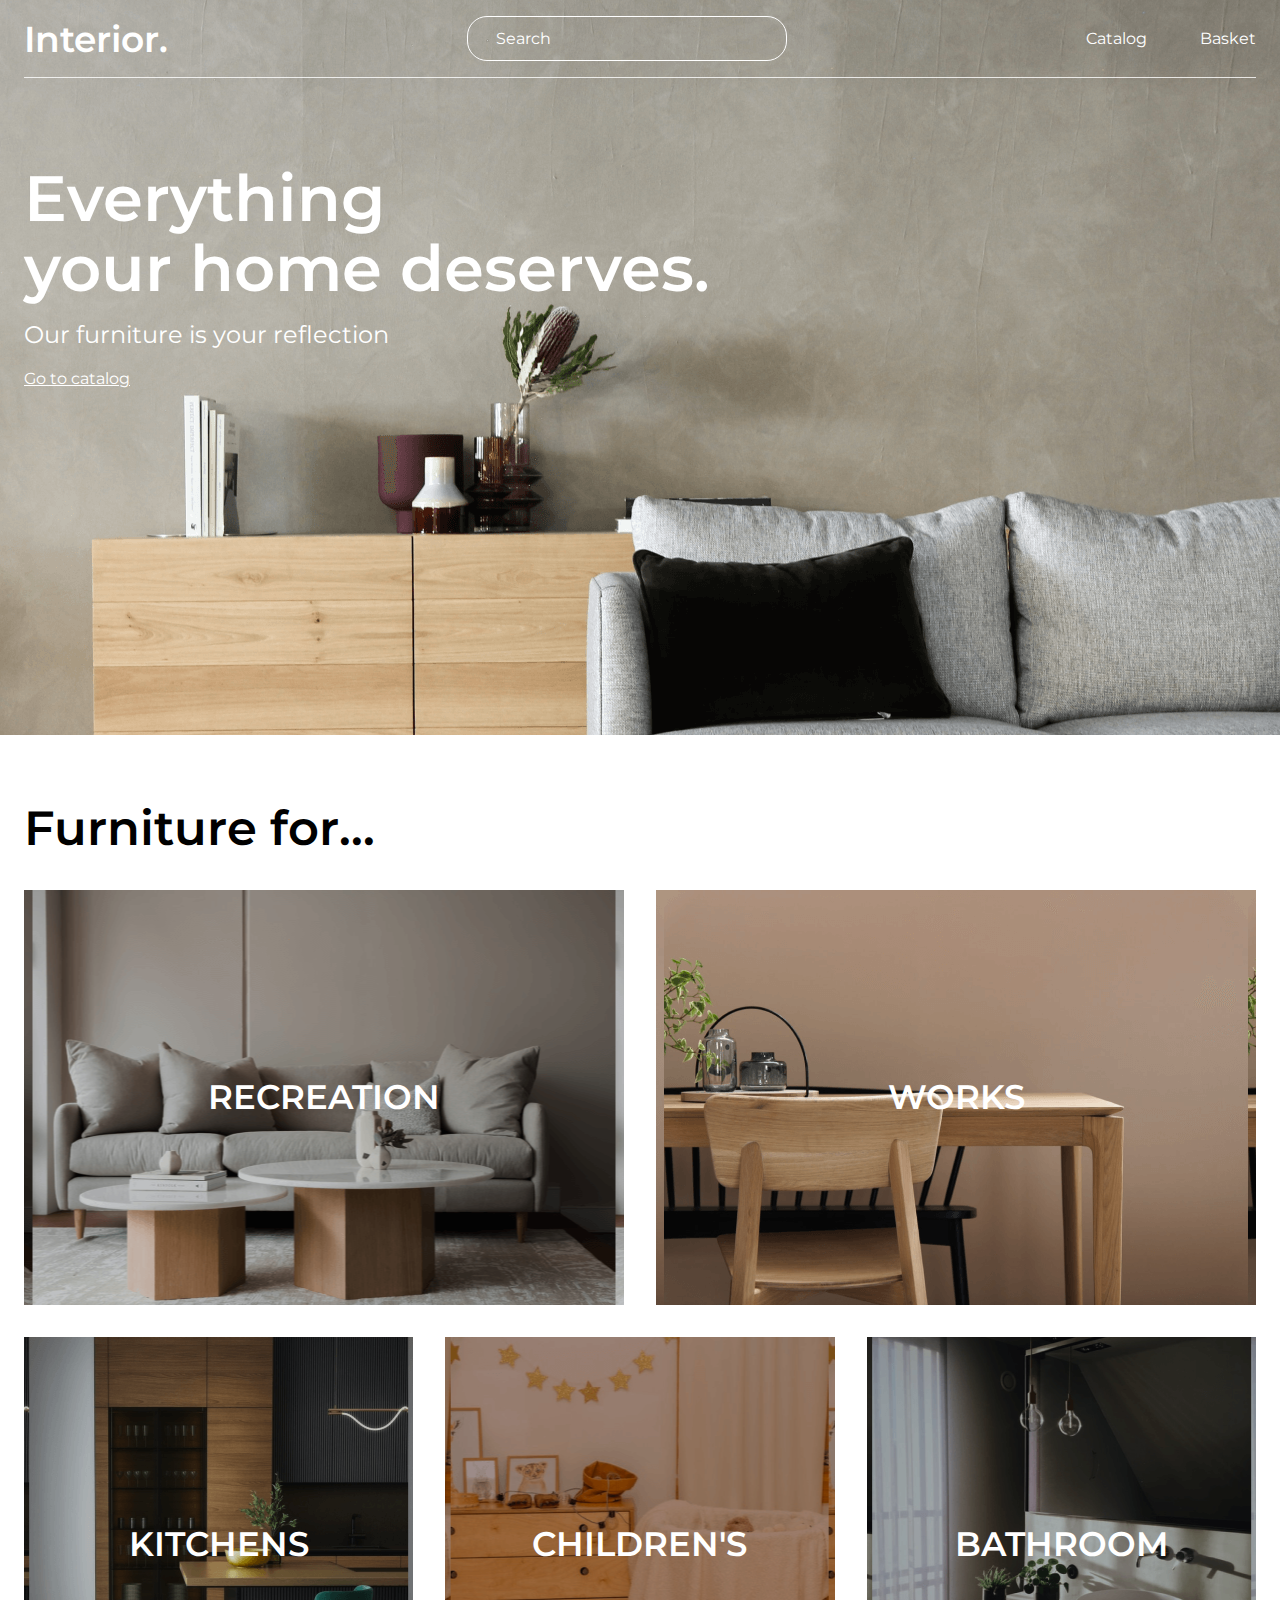
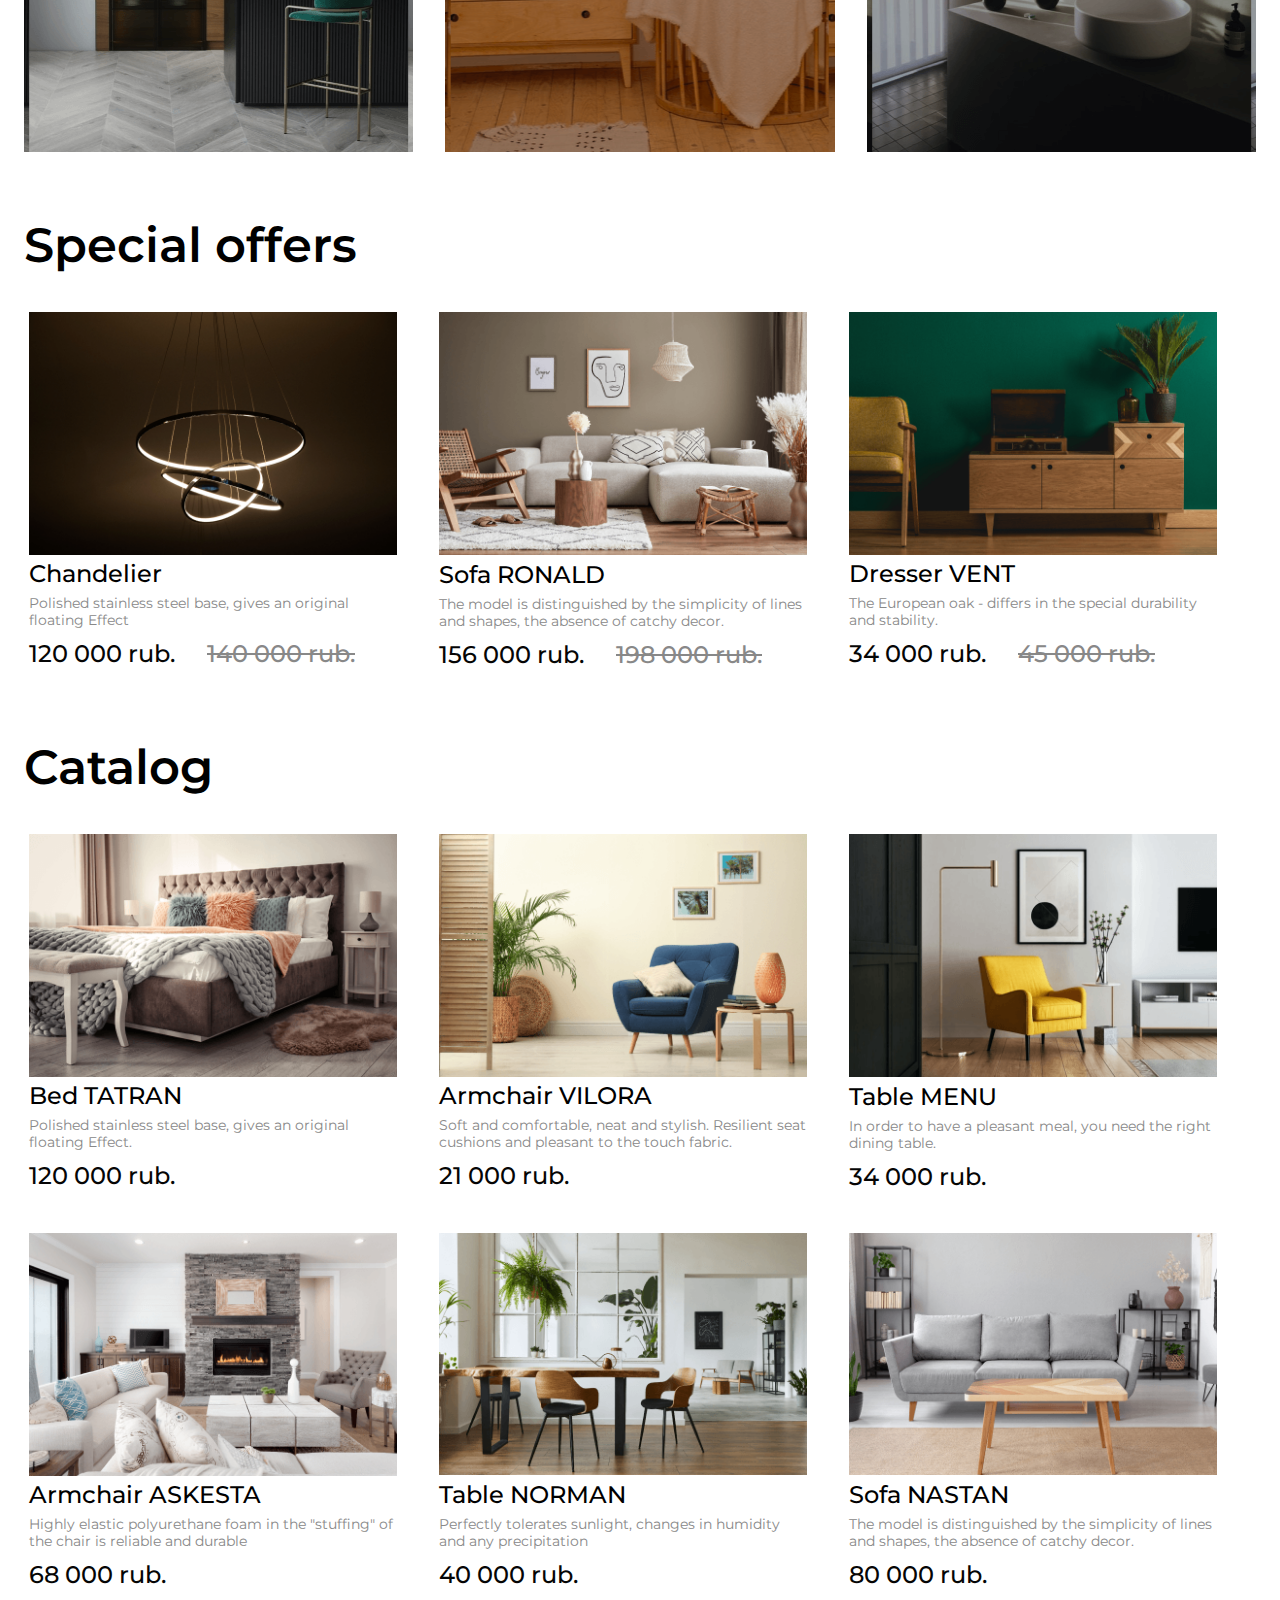
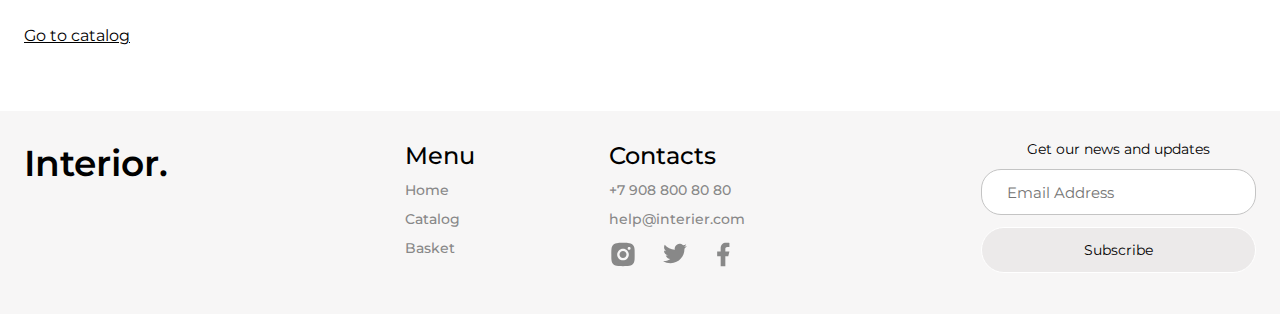
==== commit eeeeb6d1: "translate on eng language all page" ====
--- a/index.html
+++ b/index.html
@@ -20,18 +20,18 @@
     <div class="top center">
         <!-- <header class="header">
             <img class="header__logo" src="./img/social_links/logo.svg" alt="logo-header">
-            <input class="header__input" type="text" placeholder="Поиск">
+            <input class="header__input" type="text" placeholder="Search">
             <nav class="menu">
-                <a href="./catalog.html" class="menu__link">Каталог</a>
-                <a href="./basket.html" class="menu__link">Корзина</a>
+                <a href="./catalog.html" class="menu__link">Catalog</a>
+                <a href="./basket.html" class="menu__link">Basket</a>
             </nav>
         </header> -->
         <header class="header">
-            <a href="./index.html" class="logo">Интерьер.</a>
-            <input class="header__input" type="text" placeholder="Поиск">
+            <a href="./index.html" class="logo">Interior.</a>
+            <input class="header__input" type="text" placeholder="Search">
             <nav class="header__menu">
-                <a href="./catalog.html" class="header__link">Каталог</a>
-                <a href="./basket.html" class="header__link">Корзина</a>
+                <a href="./catalog.html" class="header__link">Catalog</a>
+                <a href="./basket.html" class="header__link">Basket</a>
             </nav>
             <nav class="header__menu-mobile">
                 <a href="./catalog.html" class="header__menu-mobile-link"><svg class="header__menu-mobile-link-svg"
@@ -54,7 +54,7 @@
                         <rect x="0.800537" y="8.21436" width="4.57143" height="4.57143" />
                         <rect x="0.800537" y="15.5286" width="4.57143" height="4.57143" />
                         <rect x="8.11401" y="8.21436" width="4.57143" height="4.57143" />
-                        <rect x="8.11401" y="15.5286" width="4.57143" height="4.57143" />
+                        <rect x="8.11401" y=" 15.5286" width="4.57143" height="4.57143" />
                         <rect x="8.11401" y="0.900024" width="4.57143" height="4.57143" />
                         <rect x="15.4285" y="8.21436" width="4.57143" height="4.57143" />
                         <rect x="15.4285" y="15.5286" width="4.57143" height="4.57143" />
@@ -70,36 +70,36 @@
             </nav>
         </header>
         <section class="home">
-            <h1 class="home__title">Все, чего <br>заслуживает ваш дом.</h1>
-            <p class="home__descr">Наша мебель - ваше отраждение</p>
-            <a href="./catalog.html" class="content-link content-link_center">Перейти в каталог</a>
+            <h1 class="home__title">Everything <br> your home deserves.</h1>
+            <p class="home__descr">Our furniture is your reflection</p>
+            <a href="./catalog.html" class="content-link content-link_center">Go to catalog</a>
         </section>
     </div>
 
     <section class="furniture center">
-        <h2 class="products-title">Мебель для...</h2>
+        <h2 class="products-title">Furniture for...</h2>
         <div class="furniture__grid-wrap">
             <div class="furniture__item furniture__item--background-1 furniture__item--6-colums">
-                <a href="#" class="furniture__card-name">ОТДЫХА</a>
+                <a href="#" class="furniture__card-name">RECREATION</a>
             </div>
             <div class="furniture__item furniture__item--background-2 furniture__item--6-colums">
-                <a class="furniture__card-name" href="#">РАБОТЫ</a>
+                <a class="furniture__card-name" href="#">WORKS</a>
             </div>
             <div class="furniture__item furniture__item--background-3 ">
-                <a class="furniture__card-name" href="#">КУХНИ</a>
+                <a class="furniture__card-name" href="#">KITCHENS</a>
             </div>
             <div class="furniture__item furniture__item--background-4 ">
-                <a class="furniture__card-name" href="#">ДЕТСКОЙ</a>
+                <a class="furniture__card-name" href="#">CHILDREN'S</a>
             </div>
             <div class="furniture__item furniture__item--background-5 ">
-                <a class="furniture__card-name" href="#">ВАННОЙ</a>
+                <a class="furniture__card-name" href="#">BATHROOM</a>
             </div>
         </div>
     </section>
 
 
     <section class="special center">
-        <h2 class="products-title">Специальные предложения</h2>
+        <h2 class="products-title">Special offers</h2>
         <div class="special__wrap-product">
             <div class="product-card">
                 <div class="product-card__wrap-img">
@@ -124,12 +124,12 @@
                         </svg>
                     </div>
                 </div>
-                <a href="#" class="product-card__name">Люстра VODA</a>
-                <p class="product-card__descr">Основание из полированной нержавеющей стали, придает оригинальный парящий
-                    эффект.</p>
-                <div class="product-card__flex-wrap">
-                    <p class="product-card__price">120 000 руб.</p>
-                    <p class="product-card__price product-card__price_line">140 000 руб.</p>
+                <a href="#" class="product-card__name">Chandelier</a>
+                <p class="product-card__descr">Polished stainless steel base, gives an original floating
+                    Effect</p>
+                <div class="product-card__flex-wrap">
+                    <p class="product-card__price">120 000 rub.</p>
+                    <p class="product-card__price product-card__price_line">140 000 rub.</p>
                 </div>
             </div>
             <div class="product-card">
@@ -155,12 +155,13 @@
                         </svg>
                     </div>
                 </div>
-                <a href="#" class="product-card__name">Диван RONALD</a>
-                <p class="product-card__descr">Модель отличается простотой линий и форм, отсутствием броского декора.
+                <a href="#" class="product-card__name">Sofa RONALD</a>
+                <p class="product-card__descr">The model is distinguished by the simplicity of lines and shapes, the
+                    absence of catchy decor.
                 </p>
                 <div class="product-card__flex-wrap">
-                    <p class="product-card__price">156 000 руб.</p>
-                    <p class="product-card__price product-card__price_line">198 000 руб.</p>
+                    <p class="product-card__price">156 000 rub.</p>
+                    <p class="product-card__price product-card__price_line">198 000 rub.</p>
                 </div>
             </div>
             <div class="product-card">
@@ -186,17 +187,17 @@
                         </svg>
                     </div>
                 </div>
-                <a href="#" class="product-card__name">Комод VENT</a>
-                <p class="product-card__descr">Европейский дуб - отличается особой прочностью и стабильностью.</p>
-                <div class="product-card__flex-wrap">
-                    <p class="product-card__price">34 000 руб.</p>
-                    <p class="product-card__price product-card__price_line">45 000 руб.</p>
+                <a href="#" class="product-card__name">Dresser VENT</a>
+                <p class="product-card__descr">The European oak - differs in the special durability and stability.</p>
+                <div class="product-card__flex-wrap">
+                    <p class="product-card__price">34 000 rub.</p>
+                    <p class="product-card__price product-card__price_line">45 000 rub.</p>
                 </div>
             </div>
         </div>
     </section>
     <section class="catalog center">
-        <h2 class="products-title">Каталог товаров</h2>
+        <h2 class="products-title">Catalog</h2>
         <div class="catalog__wrap-product">
             <div class="product-card">
                 <div class="product-card__wrap-img">
@@ -221,11 +222,11 @@
                         </svg>
                     </div>
                 </div>
-                <a href="#" class="product-card__name">Кровать TATRAN</a>
-                <p class="product-card__descr">Основание из полированной нержавеющей стали, придает оригинальный парящий
-                    эффект.</p>
-                <div class="product-card__flex-wrap">
-                    <p class="product-card__price">120 000 руб.</p>
+                <a href="#" class="product-card__name">Bed TATRAN</a>
+                <p class="product-card__descr">Polished stainless steel base, gives an original floating
+                    Effect.</p>
+                <div class="product-card__flex-wrap">
+                    <p class="product-card__price">120 000 rub.</p>
                 </div>
             </div>
 
@@ -252,11 +253,11 @@
                         </svg>
                     </div>
                 </div>
-                <a href="#" class="product-card__name">Кресло VILORA</a>
-                <p class="product-card__descr">Мягкое и уютное, аккуратное и стильное. Упругие подушки сиденья и
-                    приятная на ощупь ткань.</p>
-                <div class="product-card__flex-wrap">
-                    <p class="product-card__price">21 000 руб.</p>
+                <a href="#" class="product-card__name">Armchair VILORA</a>
+                <p class="product-card__descr">Soft and comfortable, neat and stylish. Resilient seat cushions and
+                    pleasant to the touch fabric.</p>
+                <div class="product-card__flex-wrap">
+                    <p class="product-card__price">21 000 rub.</p>
 
                 </div>
             </div>
@@ -283,11 +284,11 @@
                         </svg>
                     </div>
                 </div>
-                <a href="#" class="product-card__name">Стол MENU</a>
-                <p class="product-card__descr">Для того чтобы трапезничать было приятно, необходим правильный обеденный
-                    стол.</p>
-                <div class="product-card__flex-wrap">
-                    <p class="product-card__price">34 000 руб.</p>
+                <a href="#" class="product-card__name">Table MENU</a>
+                <p class="product-card__descr">In order to have a pleasant meal, you need the right dining table.
+                </p>
+                <div class="product-card__flex-wrap">
+                    <p class="product-card__price">34 000 rub.</p>
 
                 </div>
             </div>
@@ -315,11 +316,12 @@
                         </svg>
                     </div>
                 </div>
-                <a href="#" class="product-card__name">Кресло ASKESTA</a>
-                <p class="product-card__descr">Высокоэластичный пенополиуретан в «начинке» кресла надежен и долговечен
+                <a href="#" class="product-card__name">Armchair ASKESTA</a>
+                <p class="product-card__descr">Highly elastic polyurethane foam in the "stuffing" of the chair is
+                    reliable and durable
                 </p>
                 <div class="product-card__flex-wrap">
-                    <p class="product-card__price">68 000 руб.</p>
+                    <p class="product-card__price">68 000 rub.</p>
 
                 </div>
             </div>
@@ -347,10 +349,11 @@
                         </svg>
                     </div>
                 </div>
-                <a href="#" class="product-card__name">Стол NORMAN</a>
-                <p class="product-card__descr">Прекрасно переносит солнечные лучи, перепады влажности и любые осадки</p>
-                <div class="product-card__flex-wrap">
-                    <p class="product-card__price">40 000 руб.</p>
+                <a href="#" class="product-card__name">Table NORMAN</a>
+                <p class="product-card__descr">Perfectly tolerates sunlight, changes in humidity and any precipitation
+                </p>
+                <div class="product-card__flex-wrap">
+                    <p class="product-card__price">40 000 rub.</p>
 
                 </div>
             </div>
@@ -378,36 +381,38 @@
                         </svg>
                     </div>
                 </div>
-                <a href="#" class="product-card__name">Диван NASTAN</a>
-                <p class="product-card__descr">Модель отличается простотой линий и форм, отсутствием броского декора.
+                <a href="#" class="product-card__name">Sofa NASTAN</a>
+                <p class="product-card__descr">The model is distinguished by the simplicity of lines and shapes, the
+                    absence of catchy decor.
                 </p>
                 <div class="product-card__flex-wrap">
-                    <p class="product-card__price">80 000 руб.</p>
+                    <p class="product-card__price">80 000 rub.</p>
 
                 </div>
             </div>
 
         </div>
         <div class="catalog__link ">
-            <a href="./catalog.html" class="content-link content-link_black content-link_right">Перейти в каталог</a>
+            <a href="./catalog.html" class="content-link content-link_black content-link_right">
+                Go to catalog</a>
         </div>
     </section>
     <footer class="footer footer_home center">
         <div class="wrapp wrapp_footer">
             <div class="footer__wr-logo">
-                <a href="#" class="logo logo_black">Интерьер.</a>
+                <a href="#" class="logo logo_black">Interior.</a>
             </div>
             <div class="footer__wrapdiv">
                 <nav class="footer__men">
-                    <h3 class="footer__menu-title">Меню</h3>
-                    <a href="./index.html" class="footer__menu-link">Главная</a>
-                    <a href="./catalog.html" class="footer__menu-link">Каталог</a>
-                    <a href="./basket.html" class="footer__menu-link">Корзина</a>
+                    <h3 class="footer__menu-title">Menu</h3>
+                    <a href="./index.html" class="footer__menu-link">Home</a>
+                    <a href="./catalog.html" class="footer__menu-link">Catalog</a>
+                    <a href="./basket.html" class="footer__menu-link">Basket</a>
                 </nav>
                 <div class="footer__cont">
-                    <h3 class="footer__cont-title">Контакты</h3>
-                    <a href="#" class="footer__cont-link">+7 908 800 80 80</a>
-                    <a href="#" class="footer__cont-link">help@interier.com</a>
+                    <h3 class="footer__cont-title">Contacts</h3>
+                    <a href="tel:+79088008080" class="footer__cont-link">+7 908 800 80 80</a>
+                    <a href="mailto:help@interier.com" class="footer__cont-link">help@interier.com</a>
 
                     <div class="footer__cont-ico">
                         <a rel="stylesheet" href="#" class="footer__cont-ico-img"><svg class="footer__cont-ico-img-inst"
@@ -440,9 +445,9 @@
                 </div>
             </div>
             <form action="#" class="footer__forms">
-                <p class="footer__forms-news">Получайте наши новости и обновления</p>
+                <p class="footer__forms-news">Get our news and updates</p>
                 <input type="email" class="footer__forms-mail" placeholder="Email Address">
-                <button class="btn btn_gray">Подписаться</button>
+                <button class="btn btn_gray">Subscribe</button>
             </form>
         </div>
     </footer>
--- a/css/style.min.css
+++ b/css/style.min.css
@@ -1 +1 @@
-.center{padding-left:calc(50% - 600px);padding-right:calc(50% - 600px)}@-webkit-keyframes heartbeat{from{-webkit-transform:scale(1);transform:scale(1);-webkit-transform-origin:center center;transform-origin:center center;-webkit-animation-timing-function:ease-out;animation-timing-function:ease-out}10%{-webkit-transform:scale(0.91);transform:scale(0.91);-webkit-animation-timing-function:ease-in;animation-timing-function:ease-in}17%{-webkit-transform:scale(0.98);transform:scale(0.98);-webkit-animation-timing-function:ease-out;animation-timing-function:ease-out}33%{-webkit-transform:scale(0.87);transform:scale(0.87);-webkit-animation-timing-function:ease-in;animation-timing-function:ease-in}45%{-webkit-transform:scale(1);transform:scale(1);-webkit-animation-timing-function:ease-out;animation-timing-function:ease-out}}@keyframes heartbeat{from{-webkit-transform:scale(1);transform:scale(1);-webkit-transform-origin:center center;transform-origin:center center;-webkit-animation-timing-function:ease-out;animation-timing-function:ease-out}10%{-webkit-transform:scale(0.91);transform:scale(0.91);-webkit-animation-timing-function:ease-in;animation-timing-function:ease-in}17%{-webkit-transform:scale(0.98);transform:scale(0.98);-webkit-animation-timing-function:ease-out;animation-timing-function:ease-out}33%{-webkit-transform:scale(0.87);transform:scale(0.87);-webkit-animation-timing-function:ease-in;animation-timing-function:ease-in}45%{-webkit-transform:scale(1);transform:scale(1);-webkit-animation-timing-function:ease-out;animation-timing-function:ease-out}}.btn{width:200px;height:37px;border:1px solid #000;border-radius:50px;background-color:#fff;font-family:"Montserrat";font-style:normal;font-weight:400;font-size:14px;line-height:17px;color:#020202;cursor:pointer;-webkit-transition:.3s;transition:.3s}.btn:hover{background-color:#000;cursor:pointer;color:#fff;-webkit-transition:.3s;transition:.3s}.btn_bigger{width:290px;height:41px;background-color:rgba(0,0,0,0)}.btn_gray{background:rgba(222,215,215,.41);border:1px solid #fff;width:275px;height:46px;-webkit-animation:heartbeat 2000ms ease-in-out 3s infinite both;animation:heartbeat 2000ms ease-in-out 3s infinite both}.btn_catalog{width:166px}.logo{font-family:"Montserrat";font-style:normal;font-weight:600;font-size:36px;line-height:44px;color:#fff;text-decoration:none}.logo_black{color:#000}.wrapp_header{background-image:url(../img/bg/basket_bg.png);min-height:400px;background-size:cover;background-repeat:no-repeat;margin-top:0px;background-position:center}.wrapp_sales{display:grid;grid-template-columns:repeat(12, 1fr);-webkit-column-gap:33px;-moz-column-gap:33px;column-gap:33px}.wrapp_spec{display:-webkit-box;display:-ms-flexbox;display:flex;-webkit-box-pack:justify;-ms-flex-pack:justify;justify-content:space-between;margin-top:32px;-ms-flex-wrap:wrap;flex-wrap:wrap}.wrapp_footer{display:-webkit-box;display:-ms-flexbox;display:flex;-webkit-box-pack:justify;-ms-flex-pack:justify;justify-content:space-between}.header{display:-webkit-box;display:-ms-flexbox;display:flex;-webkit-box-pack:justify;-ms-flex-pack:justify;justify-content:space-between;min-height:77px;-webkit-box-align:center;-ms-flex-align:center;align-items:center;border-bottom:.5px solid rgba(255,255,255,.8)}.header__input{border:1px solid #fff;border-radius:20px;width:288px;height:41px;background:rgba(0,0,0,0);padding-left:28px;outline:none;font-family:"Montserrat";color:#fff;-webkit-transition:.5s;transition:.5s}.header__input::-webkit-input-placeholder{color:#fff}.header__input::-moz-placeholder{color:#fff}.header__input:-ms-input-placeholder{color:#fff}.header__input::-ms-input-placeholder{color:#fff}.header__input::placeholder{color:#fff}.header__input:focus{background-color:rgba(255,255,255,.8);border-color:#272727;color:#000;-webkit-transition:.5s;transition:.5s}.header__input:focus::-webkit-input-placeholder{color:#000}.header__input:focus::-moz-placeholder{color:#000}.header__input:focus:-ms-input-placeholder{color:#000}.header__input:focus::-ms-input-placeholder{color:#000}.header__input:focus::placeholder{color:#000}.header__menu{width:170px;display:-webkit-box;display:-ms-flexbox;display:flex;-webkit-box-pack:justify;-ms-flex-pack:justify;justify-content:space-between}.header__link{font-family:"Montserrat";font-style:normal;font-weight:400;font-size:16px;line-height:20px;text-decoration:none;color:#fff}.header__link:hover{text-decoration:underline}.header__menu-mobile{display:none}.header__menu-mobile-link-svg{-webkit-transition:.4s;transition:.4s;fill:#fff}.header__menu-mobile-link-svg:hover{fill:#000}.product-card{width:378px;-webkit-box-sizing:border-box;box-sizing:border-box;-webkit-transition:.3s;transition:.3s;padding:5px}.product-card:hover{-webkit-box-shadow:0px 0px 10px 1px gray;box-shadow:0px 0px 10px 1px gray;-webkit-transform:scale(1.005);transform:scale(1.005)}.product-card__choice-one{display:none}.product-card__choice-two{display:none}.product-card__wrap-img{position:relative;cursor:-webkit-zoom-in;cursor:zoom-in}.product-card__wrap-img:hover .product-card__choice-one{display:block;position:absolute;right:4%;top:4%;cursor:pointer;fill:#fff}.product-card__wrap-img:hover .product-card__choice-one:hover{fill:#f48484}.product-card__wrap-img:hover .product-card__choice-two{display:block;position:absolute;right:12.15%;top:3.3%;cursor:pointer;fill:#fff}.product-card__wrap-img:hover .product-card__choice-two:hover{fill:#f48484}.product-card__picture{width:100%}.product-card__name{font-family:"Montserrat";font-style:normal;font-weight:500;font-size:24px;line-height:29px;color:#000;margin-top:10px}.product-card__descr{font-family:"Montserrat";font-style:normal;font-weight:400;font-size:14px;line-height:17px;color:#888;margin-top:7px}.product-card__flex-wrap{display:-webkit-box;display:-ms-flexbox;display:flex;gap:32px;margin-top:10px;margin-bottom:0px}.product-card__price{font-family:"Montserrat";font-style:normal;font-weight:500;font-size:24px;line-height:29px;color:#050505}.product-card__price_line{text-decoration-line:line-through;color:#888}.footer{margin-top:95px;background-color:#f7f6f6;padding-top:30px;padding-bottom:40px}.footer_home{margin-top:63px}.footer__men{display:-webkit-box;display:-ms-flexbox;display:flex;-webkit-box-orient:vertical;-webkit-box-direction:normal;-ms-flex-direction:column;flex-direction:column;gap:12px}.footer__cont{display:-webkit-box;display:-ms-flexbox;display:flex;-webkit-box-orient:vertical;-webkit-box-direction:normal;-ms-flex-direction:column;flex-direction:column;gap:12px}.footer__forms{display:-webkit-box;display:-ms-flexbox;display:flex;-webkit-box-orient:vertical;-webkit-box-direction:normal;-ms-flex-direction:column;flex-direction:column;-webkit-box-align:center;-ms-flex-align:center;align-items:center;gap:12px}.footer__menu-title{font-family:"Montserrat";font-style:normal;font-weight:500;font-size:24px;line-height:29px;color:#000}.footer__menu-link{display:block;font-family:"Montserrat";font-style:normal;font-weight:500;font-size:14px;line-height:17px;color:#888}.footer__cont-title{font-family:"Montserrat";font-style:normal;font-weight:500;font-size:24px;line-height:29px;color:#000}.footer__cont-link{display:block;font-family:"Montserrat";font-style:normal;font-weight:500;font-size:14px;line-height:17px;color:#888}.footer__cont-ico{display:-webkit-box;display:-ms-flexbox;display:flex;-webkit-box-pack:justify;-ms-flex-pack:justify;justify-content:space-between;-webkit-box-align:center;-ms-flex-align:center;align-items:center;width:100%}.footer__cont-ico-img{display:block;width:28px;min-height:28px;cursor:pointer}.footer__cont-ico-img-inst{fill:#888}.footer__cont-ico-img-inst:hover{-webkit-transition:.4s;transition:.4s;fill:#000}.footer__cont-ico-img-twit{fill:#888}.footer__cont-ico-img-twit:hover{-webkit-transition:.4s;transition:.4s;fill:#000}.footer__wrapdiv{display:-webkit-box;display:-ms-flexbox;display:flex;-webkit-box-pack:justify;-ms-flex-pack:justify;justify-content:space-between;min-width:340px}.footer__cont-ico-img-face{fill:#888}.footer__cont-ico-img-face:hover{-webkit-transition:.4s;transition:.4s;fill:#000}.footer__forms-news{font-family:"Montserrat";font-style:normal;font-weight:400;font-size:14px;line-height:16px;color:#000}.footer__forms-mail{background:#fff;border:1px solid #c4c4c4;-webkit-box-sizing:border-box;box-sizing:border-box;border-radius:20px;font-style:normal;font-weight:normal;font-size:15px;line-height:18px;color:#000;height:46px;width:275px;padding-left:25px;font-family:"Montserrat"}.sales{padding-top:64px}.sales__content{grid-column:span 8}.sales__nav{display:-webkit-box;display:-ms-flexbox;display:flex;-webkit-box-pack:justify;-ms-flex-pack:justify;justify-content:space-between;-webkit-box-align:center;-ms-flex-align:center;align-items:center;grid-column:span 4;padding-bottom:15px;padding-right:28px}.sales__nav-item{font-family:"Montserrat";font-style:normal;font-weight:400;font-size:16px;line-height:20px;color:#000}.sales__card{display:-webkit-box;display:-ms-flexbox;display:flex;padding:25px 0 32px 0;-webkit-column-gap:32px;-moz-column-gap:32px;column-gap:32px;border-top:1px solid #cacdd8}.sales__wr-btn{display:-webkit-box;display:-ms-flexbox;display:flex;-ms-flex-line-pack:center;align-content:center}.sales__card-picture{grid-column:span 2;width:173px;height:173px}.sales__wr-descr{display:-webkit-box;display:-ms-flexbox;display:flex;-webkit-box-pack:justify;-ms-flex-pack:justify;justify-content:space-between;width:100%}.sales__info-product{display:-webkit-box;display:-ms-flexbox;display:flex;-webkit-box-orient:vertical;-webkit-box-direction:normal;-ms-flex-direction:column;flex-direction:column;width:235px}.sales__card-name{margin-bottom:14px;font-family:"Montserrat";font-style:normal;font-weight:500;font-size:24px;line-height:29px;color:#000}.sales__card-descr{margin-bottom:16px;font-family:"Montserrat";font-style:normal;font-weight:400;font-size:14px;line-height:17px;color:#888}.sales__card-price{font-family:"Montserrat";font-style:normal;font-weight:500;font-size:16px;line-height:20px;color:#050505;margin-bottom:16px}.sales__flex-wr-links{display:-webkit-box;display:-ms-flexbox;display:flex;-webkit-column-gap:30px;-moz-column-gap:30px;column-gap:30px}.sales__card-link{font-family:"Montserrat";font-style:normal;font-weight:400;font-size:14px;line-height:210%;color:#000}.sales__card-link:hover{text-decoration:underline}.sales__card-input{width:71px;height:51px;background-color:#f7f6f6;border:1px solid #f7f6f6;border-radius:6px;text-align:center;font-family:"Poppins";font-style:normal;font-weight:600;font-size:14px;line-height:210%;display:-webkit-box;display:-ms-flexbox;display:flex;-webkit-box-align:center;-ms-flex-align:center;align-items:center;text-align:center;color:#000}.sales__form{grid-column:span 4;display:-webkit-box;display:-ms-flexbox;display:flex;-webkit-box-orient:vertical;-webkit-box-direction:normal;-ms-flex-direction:column;flex-direction:column;-webkit-box-align:center;-ms-flex-align:center;align-items:center;background:#f7f6f6;border-radius:20px}.sales__form-bar{margin-top:35px;width:300px;text-align:center}.sales__form-title{margin-top:42px;font-family:"Poppins",sans-serif;font-style:normal;font-weight:700;font-size:24px;line-height:36px;color:#000}.sales__text-input{border:0;border-bottom:1px solid #cacdd8;background-color:rgba(0,0,0,0);font-family:"Montserrat";font-style:normal;font-weight:400;font-size:14px;line-height:17px;color:#000;width:100%}.sales__text-input:not(:first-child){margin-top:35px}.sales__text-input::-webkit-input-placeholder{background:rgba(0,0,0,0)}.sales__text-input::-moz-placeholder{background:rgba(0,0,0,0)}.sales__text-input:-ms-input-placeholder{background:rgba(0,0,0,0)}.sales__text-input::-ms-input-placeholder{background:rgba(0,0,0,0)}.sales__text-input::placeholder{background:rgba(0,0,0,0)}.sales__sum-wrap{margin:64px 0 18px 0}.sales__sum-count{font-family:"Montserrat";font-weight:400px;font-size:24px;line-height:29px;color:#000}.sales__sum-count_medium{font-weight:600;padding-left:10px}.spec-content__title{font-family:"Montserrat";font-style:normal;font-weight:600;font-size:48px;line-height:59px;color:#000;margin-top:64px}.spec-content__link{display:block;margin-top:32px;font-family:"Montserrat";font-style:normal;font-weight:400;font-size:16px;line-height:24px;text-decoration-line:none;color:#000;text-decoration:none}.basket-promo__title{font-family:"Montserrat";font-style:normal;font-weight:600;font-size:64px;line-height:70px;color:#fff;margin-top:127px;display:block}.top{background-image:url(../img/bg/header_bg.png);min-height:735px;background-size:cover;background-repeat:no-repeat;margin-top:0px;background-position:center}.special__wrap-product{display:-webkit-box;display:-ms-flexbox;display:flex;-ms-flex-wrap:wrap;flex-wrap:wrap;gap:32px}.catalog__wrap-product{display:-webkit-box;display:-ms-flexbox;display:flex;-ms-flex-wrap:wrap;flex-wrap:wrap;-webkit-column-gap:32px;-moz-column-gap:32px;column-gap:32px;row-gap:32px}.home__title{font-family:"Montserrat";font-style:normal;font-weight:600;font-size:64px;line-height:70px;color:#fff;margin-bottom:16px;margin-top:64px}.home__descr{font-family:"Montserrat";font-style:normal;font-weight:400;font-size:24px;line-height:32px;color:#fff;margin-bottom:16px}.content-link{font-family:"Montserrat";font-style:normal;font-weight:400;font-size:16px;line-height:24px;text-decoration:none;color:#fff;text-decoration:underline}.content-link_black{color:#000}.furniture__grid-wrap{display:grid;grid-template-columns:repeat(12, 1fr);gap:32px}.furniture__item{display:grid;height:415px;grid-column:span 4;-webkit-transition:1s;transition:1s}.furniture__item:hover{-webkit-transform:scale(1.03);transform:scale(1.03);-webkit-transition:all .8s ease-out;transition:all .8s ease-out;-webkit-box-shadow:#000 1px 0 10px;box-shadow:#000 1px 0 10px}.furniture__item--6-colums{grid-column:span 6}.furniture__item--background-1{background-image:url(../img/furninure/Rectangle\ 17.png);background-position:center}.furniture__item--background-2{background-image:url(../img/furninure/Rectangle\ 18.png);background-position:center}.furniture__item--background-3{background-image:url(../img/furninure/Rectangle\ 19.png);background-position:center}.furniture__item--background-4{background-image:url(../img/furninure/Rectangle\ 20.png);background-position:center}.furniture__item--background-5{background-image:url(../img/furninure/Rectangle\ 21.png);background-position:center}.furniture__card-name{font-family:"Montserrat";font-weight:600;font-size:34px;line-height:41px;text-transform:uppercase;color:#fff;text-decoration:none;display:grid;-webkit-box-pack:center;-ms-flex-pack:center;justify-content:center;-webkit-box-align:center;-ms-flex-align:center;align-items:center}.header{margin-bottom:85px}.top--catalog{background-image:url(../img/bg/Rectangle\ 29\ \(1\).png);min-height:400px}.catalog-promo__title{font-family:"Montserrat";font-weight:600;font-size:64px;line-height:70px;color:#fff;margin-top:127px}.catalog-items__grid-wrap{display:-webkit-box;display:-ms-flexbox;display:flex;-ms-flex-wrap:wrap;flex-wrap:wrap;-webkit-column-gap:32px;-moz-column-gap:32px;column-gap:32px;row-gap:48px}.catalog-items__link{padding-top:32px}.catalog-items__link-to{font-family:"Montserrat";font-style:normal;font-weight:400;font-size:16px;line-height:24px;text-decoration:none;color:#000;text-decoration:underline}.catalog-items__menu-bar{padding-top:64px;padding-bottom:41px;display:-webkit-box;display:-ms-flexbox;display:flex;-webkit-box-pack:justify;-ms-flex-pack:justify;justify-content:space-between;-webkit-box-align:center;-ms-flex-align:center;align-items:center}.catalog-items__menu{display:-webkit-box;display:-ms-flexbox;display:flex;min-width:240px}.catalog-items__menu-link{display:block;margin-right:25px;position:relative;font-family:"Montserrat";font-style:normal;font-weight:400;font-size:16px;line-height:20px;text-decoration:none;color:#000}.catalog-items__menu-link::before{content:"";bottom:0;left:0;position:absolute;width:0%;height:2px;background-color:#888;-webkit-transition:all .5s ease-out;transition:all .5s ease-out}.catalog-items__menu-link:not(:last-child)::after{content:"/";position:absolute;display:block;font-weight:400;font-size:16px;right:-16px;top:2px;pointer-events:none}.catalog-items__menu-link:hover:before{width:100%}.standart-select{border:1px solid #c4c4c4;border-radius:20px;padding:11px 20px 10px 14px;outline:none;cursor:pointer;font-family:"Montserrat";font-style:normal;font-weight:400;font-size:16px;line-height:20px;color:#000;width:100%;height:41px}.select-wrapp{position:relative;width:288px}.select-wrapp::after{content:"";position:absolute;top:50%;left:87%;-webkit-transform:translateY(-50%);transform:translateY(-50%);display:block;width:20px;height:11px;background-image:url(../img/Polygon\ 1.svg);pointer-events:none;background-repeat:no-repeat;background-size:contain}select{-moz-appearance:none;-webkit-appearance:none;appearance:none}.catalog__link{margin-top:30px}.products-title{font-weight:600;font-size:48px;line-height:59px;color:#000;margin-bottom:8px;font-family:"Montserrat";margin-bottom:20px;margin:64px 0 32px 0}@media(max-width: 1280px){.center{padding-left:24px;padding-right:24px}}@media(min-width: 1024px)and (max-width: 1245px){.center{padding-left:calc(50% - 500px);padding-right:calc(50% - 500px)}.special__wrap-product{-webkit-column-gap:50px;-moz-column-gap:50px;column-gap:50px;-webkit-box-pack:center;-ms-flex-pack:center;justify-content:center}.products-title{text-align:center}.catalog__wrap-product{-webkit-column-gap:50px;-moz-column-gap:50px;column-gap:50px;-webkit-box-pack:center;-ms-flex-pack:center;justify-content:center;row-gap:32px}.furniture__item{height:300px}.product-card{width:400px}}@media(max-width: 1024px){.center{padding-left:calc(50% - 393px);padding-right:calc(50% - 393px)}.furniture__item{height:268px}.special__wrap-product{-webkit-column-gap:29px;-moz-column-gap:29px;column-gap:29px;-webkit-box-pack:left;-ms-flex-pack:left;justify-content:left}.catalog__wrap-product{-webkit-column-gap:29px;-moz-column-gap:29px;column-gap:29px;row-gap:29px}.footer__wr-logo{display:none}.footer__forms-news{font-size:12px}.footer__forms{width:268px}}@media(min-width: 768px)and (max-width: 833px){.center{padding-left:calc(50% - 360px);padding-right:calc(50% - 360px)}.product-card{width:345px}.catalog__wrap-product{-webkit-column-gap:29px;-moz-column-gap:29px;column-gap:29px}}@media(min-width: 1024px)and (max-width: 1245px){.catalog-items__grid-wrap{-webkit-column-gap:50px;-moz-column-gap:50px;column-gap:50px;-webkit-box-pack:center;-ms-flex-pack:center;justify-content:center;row-gap:29px}}@media(max-width: 1024px){.catalog-items__grid-wrap{-webkit-column-gap:29px;-moz-column-gap:29px;column-gap:29px;row-gap:29px}}@media(max-width: 1024px){.wrapp_sales{grid-template-columns:repeat(auto-fit, minmax(250px, 1fr));row-gap:64px}.wrapp_spec{gap:29px}.sales__form{width:376px;min-height:556px}.spec-content__title{font-size:47px}}@media(min-width: 1024px)and (max-width: 1245px){.wrapp_spec{-webkit-column-gap:50px;-moz-column-gap:50px;column-gap:50px;-webkit-box-pack:center;-ms-flex-pack:center;justify-content:center;row-gap:50px}.spec-content__title{text-align:center}}@media(min-width: 768px)and (max-width: 833px){.wrapp_spec{gap:29px}}@media(max-width: 767px){.center{padding-left:calc(50% - 172.5px);padding-right:calc(50% - 172.5px)}.header{margin-bottom:29px;padding-top:32px;min-height:57px;border-bottom:none}.header__input{display:none}.header__menu{display:none}.header__menu-mobile{display:-webkit-box;display:-ms-flexbox;display:flex;gap:32px;-ms-flex-line-pack:center;align-content:center}.header__menu-mobile-link{display:-webkit-box;display:-ms-flexbox;display:flex;-ms-flex-line-pack:center;align-content:center}.logo{font-size:18px;line-height:22px}.home__title{font-family:"Montserrat";font-style:normal;font-weight:600;font-size:48px;line-height:59px;text-align:center;margin-top:0;color:#fff}.home__descr{font-family:"Montserrat";font-style:normal;font-weight:400;font-size:16px;line-height:32px;text-align:center;color:#fff}.home__link{display:block;text-align:center}.content-link{display:block}.content-link_right{text-align:left}.content-link_center{text-align:center}.furniture__grid-wrap{grid-template-columns:repeat(auto-fit, minmax(250px, 343px))}.furniture__item{height:374px}.furniture__item--6-colums{grid-column:span 4;height:243px}.furniture__card-name{font-size:28px;line-height:34px}.products-title{font-size:24px;line-height:29px;margin-top:32px;margin-bottom:32px}.footer{margin-top:32px}.footer__wrapdiv{display:-webkit-box;display:-ms-flexbox;display:flex;-webkit-box-pack:justify;-ms-flex-pack:justify;justify-content:space-between;min-width:100%}.footer__forms{margin-top:32px}.product-card__name{font-size:18px;line-height:22px}.product-card__descr{font-size:14px;line-height:17px}.product-card__price{font-size:18px;line-height:22px}.wrapp_footer{-ms-flex-wrap:wrap;flex-wrap:wrap;-webkit-box-pack:center;-ms-flex-pack:center;justify-content:center}.catalog-promo__title{text-align:center;font-size:48px;line-height:59px}.catalog-items__menu-bar{-ms-flex-wrap:wrap;flex-wrap:wrap;gap:16px}.sales__card-picture{display:none}.sales__wr-descr{-webkit-box-pack:justify;-ms-flex-pack:justify;justify-content:space-between}.sales__content{grid-column:span 4}.sales__wr-btn{-webkit-box-pack:center;-ms-flex-pack:center;justify-content:center}.sales__form{width:342px}.spec-content__title{font-size:24px;line-height:29px;margin-top:42px}.basket-promo__title{font-size:48px;line-height:59px;text-align:center}}+.center{padding-left:calc(50% - 600px);padding-right:calc(50% - 600px)}@-webkit-keyframes heartbeat{from{-webkit-transform:scale(1);transform:scale(1);-webkit-transform-origin:center center;transform-origin:center center;-webkit-animation-timing-function:ease-out;animation-timing-function:ease-out}10%{-webkit-transform:scale(0.91);transform:scale(0.91);-webkit-animation-timing-function:ease-in;animation-timing-function:ease-in}17%{-webkit-transform:scale(0.98);transform:scale(0.98);-webkit-animation-timing-function:ease-out;animation-timing-function:ease-out}33%{-webkit-transform:scale(0.87);transform:scale(0.87);-webkit-animation-timing-function:ease-in;animation-timing-function:ease-in}45%{-webkit-transform:scale(1);transform:scale(1);-webkit-animation-timing-function:ease-out;animation-timing-function:ease-out}}@keyframes heartbeat{from{-webkit-transform:scale(1);transform:scale(1);-webkit-transform-origin:center center;transform-origin:center center;-webkit-animation-timing-function:ease-out;animation-timing-function:ease-out}10%{-webkit-transform:scale(0.91);transform:scale(0.91);-webkit-animation-timing-function:ease-in;animation-timing-function:ease-in}17%{-webkit-transform:scale(0.98);transform:scale(0.98);-webkit-animation-timing-function:ease-out;animation-timing-function:ease-out}33%{-webkit-transform:scale(0.87);transform:scale(0.87);-webkit-animation-timing-function:ease-in;animation-timing-function:ease-in}45%{-webkit-transform:scale(1);transform:scale(1);-webkit-animation-timing-function:ease-out;animation-timing-function:ease-out}}.btn{width:200px;height:37px;border:1px solid #000;border-radius:50px;background-color:#fff;font-family:"Montserrat";font-style:normal;font-weight:400;font-size:14px;line-height:17px;color:#020202;cursor:pointer;-webkit-transition:.3s;transition:.3s}.btn:hover{background-color:#000;cursor:pointer;color:#fff;-webkit-transition:.3s;transition:.3s}.btn_bigger{width:290px;height:41px;background-color:rgba(0,0,0,0)}.btn_gray{background:rgba(222,215,215,.41);border:1px solid #fff;width:275px;height:46px;-webkit-animation:heartbeat 2000ms ease-in-out 3s infinite both;animation:heartbeat 2000ms ease-in-out 3s infinite both}.btn_catalog{width:166px}.logo{font-family:"Montserrat";font-style:normal;font-weight:600;font-size:36px;line-height:44px;color:#fff;text-decoration:none}.logo_black{color:#000}.wrapp_header{background-image:url(../img/bg/basket_bg.png);min-height:400px;background-size:cover;background-repeat:no-repeat;margin-top:0px;background-position:center}.wrapp_sales{display:grid;grid-template-columns:repeat(12, 1fr);-webkit-column-gap:33px;-moz-column-gap:33px;column-gap:33px}.wrapp_spec{display:-webkit-box;display:-ms-flexbox;display:flex;-webkit-box-pack:justify;-ms-flex-pack:justify;justify-content:space-between;margin-top:32px;-ms-flex-wrap:wrap;flex-wrap:wrap}.wrapp_footer{display:-webkit-box;display:-ms-flexbox;display:flex;-webkit-box-pack:justify;-ms-flex-pack:justify;justify-content:space-between}.header{display:-webkit-box;display:-ms-flexbox;display:flex;-webkit-box-pack:justify;-ms-flex-pack:justify;justify-content:space-between;min-height:77px;-webkit-box-align:center;-ms-flex-align:center;align-items:center;border-bottom:.5px solid rgba(255,255,255,.8)}.header__input{border:1px solid #fff;border-radius:20px;width:288px;height:41px;background:rgba(0,0,0,0);padding-left:28px;outline:none;font-family:"Montserrat";color:#fff;-webkit-transition:.5s;transition:.5s}.header__input::-webkit-input-placeholder{color:#fff}.header__input::-moz-placeholder{color:#fff}.header__input:-ms-input-placeholder{color:#fff}.header__input::-ms-input-placeholder{color:#fff}.header__input::placeholder{color:#fff}.header__input:focus{background-color:rgba(255,255,255,.8);border-color:#272727;color:#000;-webkit-transition:.5s;transition:.5s}.header__input:focus::-webkit-input-placeholder{color:#000}.header__input:focus::-moz-placeholder{color:#000}.header__input:focus:-ms-input-placeholder{color:#000}.header__input:focus::-ms-input-placeholder{color:#000}.header__input:focus::placeholder{color:#000}.header__menu{width:170px;display:-webkit-box;display:-ms-flexbox;display:flex;-webkit-box-pack:justify;-ms-flex-pack:justify;justify-content:space-between}.header__link{font-family:"Montserrat";font-style:normal;font-weight:400;font-size:16px;line-height:20px;text-decoration:none;color:#fff}.header__link:hover{text-decoration:underline}.header__menu-mobile{display:none}.header__menu-mobile-link-svg{-webkit-transition:.4s;transition:.4s;fill:#fff}.header__menu-mobile-link-svg:hover{fill:#000}.product-card{width:378px;-webkit-box-sizing:border-box;box-sizing:border-box;-webkit-transition:.3s;transition:.3s;padding:5px}.product-card:hover{-webkit-box-shadow:0px 0px 10px 1px gray;box-shadow:0px 0px 10px 1px gray;-webkit-transform:scale(1.005);transform:scale(1.005)}.product-card__choice-one{display:none}.product-card__choice-two{display:none}.product-card__wrap-img{position:relative;cursor:-webkit-zoom-in;cursor:zoom-in}.product-card__wrap-img:hover .product-card__choice-one{display:block;position:absolute;right:4%;top:4%;cursor:pointer}.product-card__wrap-img:hover .product-card__choice-one svg{fill:#fff;-webkit-transition:.2s;transition:.2s}.product-card__wrap-img:hover .product-card__choice-one svg:hover{fill:#f92c2c;-webkit-filter:drop-shadow(0px 0px 3px #ff3c00);filter:drop-shadow(0px 0px 3px #ff3c00)}.product-card__wrap-img:hover .product-card__choice-two{display:block;position:absolute;right:12.15%;top:3.3%;cursor:pointer}.product-card__wrap-img:hover .product-card__choice-two svg{fill:#fff;-webkit-transition:.2s;transition:.2s;-webkit-filter:none;filter:none}.product-card__wrap-img:hover .product-card__choice-two svg:hover{fill:#f92c2c;-webkit-filter:drop-shadow(0px 0px 3px #ff3c00);filter:drop-shadow(0px 0px 3px #ff3c00)}.product-card__picture{width:100%}.product-card__name{font-family:"Montserrat";font-style:normal;font-weight:500;font-size:24px;line-height:29px;color:#000;margin-top:10px}.product-card__descr{font-family:"Montserrat";font-style:normal;font-weight:400;font-size:14px;line-height:17px;color:#888;margin-top:7px}.product-card__flex-wrap{display:-webkit-box;display:-ms-flexbox;display:flex;gap:32px;margin-top:10px;margin-bottom:0px}.product-card__price{font-family:"Montserrat";font-style:normal;font-weight:500;font-size:24px;line-height:29px;color:#050505}.product-card__price_line{text-decoration-line:line-through;color:#888}.footer{margin-top:95px;background-color:#f7f6f6;padding-top:30px;padding-bottom:40px}.footer_home{margin-top:63px}.footer__men{display:-webkit-box;display:-ms-flexbox;display:flex;-webkit-box-orient:vertical;-webkit-box-direction:normal;-ms-flex-direction:column;flex-direction:column;gap:12px}.footer__cont{display:-webkit-box;display:-ms-flexbox;display:flex;-webkit-box-orient:vertical;-webkit-box-direction:normal;-ms-flex-direction:column;flex-direction:column;gap:12px}.footer__forms{display:-webkit-box;display:-ms-flexbox;display:flex;-webkit-box-orient:vertical;-webkit-box-direction:normal;-ms-flex-direction:column;flex-direction:column;-webkit-box-align:center;-ms-flex-align:center;align-items:center;gap:12px}.footer__menu-title{font-family:"Montserrat";font-style:normal;font-weight:500;font-size:24px;line-height:29px;color:#000}.footer__menu-link{display:block;font-family:"Montserrat";font-style:normal;font-weight:500;font-size:14px;line-height:17px;color:#888}.footer__cont-title{font-family:"Montserrat";font-style:normal;font-weight:500;font-size:24px;line-height:29px;color:#000}.footer__cont-link{display:block;font-family:"Montserrat";font-style:normal;font-weight:500;font-size:14px;line-height:17px;color:#888}.footer__cont-ico{display:-webkit-box;display:-ms-flexbox;display:flex;-webkit-box-pack:justify;-ms-flex-pack:justify;justify-content:space-between;-webkit-box-align:center;-ms-flex-align:center;align-items:center;width:100%}.footer__cont-ico-img{display:block;width:28px;min-height:28px;cursor:pointer}.footer__cont-ico-img-inst{fill:#888}.footer__cont-ico-img-inst:hover{-webkit-transition:.4s;transition:.4s;fill:#000}.footer__cont-ico-img-twit{fill:#888}.footer__cont-ico-img-twit:hover{-webkit-transition:.4s;transition:.4s;fill:#000}.footer__wrapdiv{display:-webkit-box;display:-ms-flexbox;display:flex;-webkit-box-pack:justify;-ms-flex-pack:justify;justify-content:space-between;min-width:340px}.footer__cont-ico-img-face{fill:#888}.footer__cont-ico-img-face:hover{-webkit-transition:.4s;transition:.4s;fill:#000}.footer__forms-news{font-family:"Montserrat";font-style:normal;font-weight:400;font-size:14px;line-height:16px;color:#000}.footer__forms-mail{background:#fff;border:1px solid #c4c4c4;-webkit-box-sizing:border-box;box-sizing:border-box;border-radius:20px;font-style:normal;font-weight:normal;font-size:15px;line-height:18px;color:#000;height:46px;width:275px;padding-left:25px;font-family:"Montserrat"}.sales{padding-top:64px}.sales__content{grid-column:span 8}.sales__nav{display:-webkit-box;display:-ms-flexbox;display:flex;-webkit-box-pack:justify;-ms-flex-pack:justify;justify-content:space-between;-webkit-box-align:center;-ms-flex-align:center;align-items:center;grid-column:span 4;padding-bottom:15px;padding-right:28px}.sales__nav-item{font-family:"Montserrat";font-style:normal;font-weight:400;font-size:16px;line-height:20px;color:#000}.sales__card{display:-webkit-box;display:-ms-flexbox;display:flex;padding:25px 0 32px 0;-webkit-column-gap:32px;-moz-column-gap:32px;column-gap:32px;border-top:1px solid #cacdd8}.sales__wr-btn{display:-webkit-box;display:-ms-flexbox;display:flex;-ms-flex-line-pack:center;align-content:center}.sales__card-picture{grid-column:span 2;width:173px;height:173px}.sales__wr-descr{display:-webkit-box;display:-ms-flexbox;display:flex;-webkit-box-pack:justify;-ms-flex-pack:justify;justify-content:space-between;width:100%}.sales__info-product{display:-webkit-box;display:-ms-flexbox;display:flex;-webkit-box-orient:vertical;-webkit-box-direction:normal;-ms-flex-direction:column;flex-direction:column;width:235px}.sales__card-name{margin-bottom:14px;font-family:"Montserrat";font-style:normal;font-weight:500;font-size:24px;line-height:29px;color:#000}.sales__card-descr{margin-bottom:16px;font-family:"Montserrat";font-style:normal;font-weight:400;font-size:14px;line-height:17px;color:#888}.sales__card-price{font-family:"Montserrat";font-style:normal;font-weight:500;font-size:16px;line-height:20px;color:#050505;margin-bottom:16px}.sales__flex-wr-links{display:-webkit-box;display:-ms-flexbox;display:flex;-webkit-column-gap:30px;-moz-column-gap:30px;column-gap:30px}.sales__card-link{font-family:"Montserrat";font-style:normal;font-weight:400;font-size:14px;line-height:210%;color:#000}.sales__card-link:hover{text-decoration:underline}.sales__card-input{width:71px;height:51px;background-color:#f7f6f6;border:1px solid #f7f6f6;border-radius:6px;text-align:center;font-family:"Poppins";font-style:normal;font-weight:600;font-size:14px;line-height:210%;display:-webkit-box;display:-ms-flexbox;display:flex;-webkit-box-align:center;-ms-flex-align:center;align-items:center;text-align:center;color:#000}.sales__form{grid-column:span 4;display:-webkit-box;display:-ms-flexbox;display:flex;-webkit-box-orient:vertical;-webkit-box-direction:normal;-ms-flex-direction:column;flex-direction:column;-webkit-box-align:center;-ms-flex-align:center;align-items:center;background:#f7f6f6;border-radius:20px}.sales__form-bar{margin-top:35px;width:300px;text-align:center}.sales__form-title{margin-top:42px;font-family:"Poppins",sans-serif;font-style:normal;font-weight:700;font-size:24px;line-height:36px;color:#000}.sales__text-input{border:0;border-bottom:1px solid #cacdd8;background-color:rgba(0,0,0,0);font-family:"Montserrat";font-style:normal;font-weight:400;font-size:14px;line-height:17px;color:#000;width:100%}.sales__text-input:not(:first-child){margin-top:35px}.sales__text-input::-webkit-input-placeholder{background:rgba(0,0,0,0)}.sales__text-input::-moz-placeholder{background:rgba(0,0,0,0)}.sales__text-input:-ms-input-placeholder{background:rgba(0,0,0,0)}.sales__text-input::-ms-input-placeholder{background:rgba(0,0,0,0)}.sales__text-input::placeholder{background:rgba(0,0,0,0)}.sales__sum-wrap{margin:64px 0 18px 0}.sales__sum-count{font-family:"Montserrat";font-weight:400px;font-size:24px;line-height:29px;color:#000}.sales__sum-count_medium{font-weight:600;padding-left:10px}.spec-content__title{font-family:"Montserrat";font-style:normal;font-weight:600;font-size:48px;line-height:59px;color:#000;margin-top:64px}.spec-content__link{display:block;margin-top:32px;font-family:"Montserrat";font-style:normal;font-weight:400;font-size:16px;line-height:24px;text-decoration-line:none;color:#000;text-decoration:none}.basket-promo__title{font-family:"Montserrat";font-style:normal;font-weight:600;font-size:64px;line-height:70px;color:#fff;margin-top:127px;display:block}.top{background-image:url(../img/bg/header_bg.png);min-height:735px;background-size:cover;background-repeat:no-repeat;margin-top:0px;background-position:center}.special__wrap-product{display:-webkit-box;display:-ms-flexbox;display:flex;-ms-flex-wrap:wrap;flex-wrap:wrap;gap:32px}.catalog__wrap-product{display:-webkit-box;display:-ms-flexbox;display:flex;-ms-flex-wrap:wrap;flex-wrap:wrap;-webkit-column-gap:32px;-moz-column-gap:32px;column-gap:32px;row-gap:32px}.home__title{font-family:"Montserrat";font-style:normal;font-weight:600;font-size:64px;line-height:70px;color:#fff;margin-bottom:16px;margin-top:64px}.home__descr{font-family:"Montserrat";font-style:normal;font-weight:400;font-size:24px;line-height:32px;color:#fff;margin-bottom:16px}.content-link{font-family:"Montserrat";font-style:normal;font-weight:400;font-size:16px;line-height:24px;text-decoration:none;color:#fff;text-decoration:underline}.content-link_black{color:#000}.content-link_catalog{display:block;margin-top:40px}.furniture__grid-wrap{display:grid;grid-template-columns:repeat(12, 1fr);gap:32px}.furniture__item{display:grid;height:415px;grid-column:span 4;-webkit-transition:1s;transition:1s}.furniture__item:hover{-webkit-transform:scale(1.03);transform:scale(1.03);-webkit-transition:all .8s ease-out;transition:all .8s ease-out;-webkit-box-shadow:#000 1px 0 10px;box-shadow:#000 1px 0 10px}.furniture__item--6-colums{grid-column:span 6}.furniture__item--background-1{background-image:url(../img/furninure/Rectangle\ 17.png);background-position:center}.furniture__item--background-2{background-image:url(../img/furninure/Rectangle\ 18.png);background-position:center}.furniture__item--background-3{background-image:url(../img/furninure/Rectangle\ 19.png);background-position:center}.furniture__item--background-4{background-image:url(../img/furninure/Rectangle\ 20.png);background-position:center}.furniture__item--background-5{background-image:url(../img/furninure/Rectangle\ 21.png);background-position:center}.furniture__card-name{font-family:"Montserrat";font-weight:600;font-size:34px;line-height:41px;text-transform:uppercase;color:#fff;text-decoration:none;display:grid;-webkit-box-pack:center;-ms-flex-pack:center;justify-content:center;-webkit-box-align:center;-ms-flex-align:center;align-items:center}.header{margin-bottom:85px}.top--catalog{background-image:url(../img/bg/Rectangle\ 29\ \(1\).png);min-height:400px}.catalog-promo__title{font-family:"Montserrat";font-weight:600;font-size:64px;line-height:70px;color:#fff;margin-top:127px}.catalog-items__grid-wrap{display:-webkit-box;display:-ms-flexbox;display:flex;-ms-flex-wrap:wrap;flex-wrap:wrap;-webkit-column-gap:32px;-moz-column-gap:32px;column-gap:32px;row-gap:48px}.catalog-items__link{padding-top:32px}.catalog-items__link-to{font-family:"Montserrat";font-style:normal;font-weight:400;font-size:16px;line-height:24px;text-decoration:none;color:#000;text-decoration:underline}.catalog-items__menu-bar{padding-top:64px;padding-bottom:41px;display:-webkit-box;display:-ms-flexbox;display:flex;-webkit-box-pack:justify;-ms-flex-pack:justify;justify-content:space-between;-webkit-box-align:center;-ms-flex-align:center;align-items:center}.catalog-items__menu{display:-webkit-box;display:-ms-flexbox;display:flex;min-width:240px}.catalog-items__menu-link{display:block;margin-right:25px;position:relative;font-family:"Montserrat";font-style:normal;font-weight:400;font-size:16px;line-height:20px;text-decoration:none;color:#000}.catalog-items__menu-link::before{content:"";bottom:0;left:0;position:absolute;width:0%;height:2px;background-color:#888;-webkit-transition:all .5s ease-out;transition:all .5s ease-out}.catalog-items__menu-link:not(:last-child)::after{content:"/";position:absolute;display:block;font-weight:400;font-size:16px;right:-16px;top:2px;pointer-events:none}.catalog-items__menu-link:hover:before{width:100%}.standart-select{border:1px solid #c4c4c4;border-radius:20px;padding:11px 20px 10px 14px;outline:none;cursor:pointer;font-family:"Montserrat";font-style:normal;font-weight:400;font-size:16px;line-height:20px;color:#000;width:100%;height:41px}.select-wrapp{position:relative;width:288px}.select-wrapp::after{content:"";position:absolute;top:50%;left:87%;-webkit-transform:translateY(-50%);transform:translateY(-50%);display:block;width:20px;height:11px;background-image:url(../img/Polygon\ 1.svg);pointer-events:none;background-repeat:no-repeat;background-size:contain}select{-moz-appearance:none;-webkit-appearance:none;appearance:none}.catalog__link{margin-top:30px}.products-title{font-weight:600;font-size:48px;line-height:59px;color:#000;margin-bottom:8px;font-family:"Montserrat";margin-bottom:20px;margin:64px 0 32px 0}@media(max-width: 1280px){.center{padding-left:24px;padding-right:24px}}@media(min-width: 1024px)and (max-width: 1245px){.center{padding-left:calc(50% - 500px);padding-right:calc(50% - 500px)}.special__wrap-product{-webkit-column-gap:50px;-moz-column-gap:50px;column-gap:50px;-webkit-box-pack:center;-ms-flex-pack:center;justify-content:center}.products-title{text-align:center}.catalog__wrap-product{-webkit-column-gap:50px;-moz-column-gap:50px;column-gap:50px;-webkit-box-pack:center;-ms-flex-pack:center;justify-content:center;row-gap:32px}.furniture__item{height:300px}.product-card{width:400px}}@media(max-width: 1024px){.center{padding-left:calc(50% - 393px);padding-right:calc(50% - 393px)}.furniture__item{height:268px}.special__wrap-product{-webkit-column-gap:29px;-moz-column-gap:29px;column-gap:29px;-webkit-box-pack:left;-ms-flex-pack:left;justify-content:left}.catalog__wrap-product{-webkit-column-gap:29px;-moz-column-gap:29px;column-gap:29px;row-gap:29px}.footer__wr-logo{display:none}.footer__forms-news{font-size:12px}.footer__forms{width:268px}}@media(min-width: 768px)and (max-width: 833px){.center{padding-left:calc(50% - 360px);padding-right:calc(50% - 360px)}.product-card{width:345px}.catalog__wrap-product{-webkit-column-gap:29px;-moz-column-gap:29px;column-gap:29px}}@media(min-width: 1024px)and (max-width: 1245px){.catalog-items__grid-wrap{-webkit-column-gap:50px;-moz-column-gap:50px;column-gap:50px;-webkit-box-pack:center;-ms-flex-pack:center;justify-content:center;row-gap:29px}}@media(max-width: 1024px){.catalog-items__grid-wrap{-webkit-column-gap:29px;-moz-column-gap:29px;column-gap:29px;row-gap:29px}}@media(max-width: 1024px){.wrapp_sales{grid-template-columns:repeat(auto-fit, minmax(250px, 1fr));row-gap:64px}.wrapp_spec{gap:29px}.sales__form{width:376px;min-height:556px}.spec-content__title{font-size:47px}}@media(min-width: 1024px)and (max-width: 1245px){.wrapp_spec{-webkit-column-gap:50px;-moz-column-gap:50px;column-gap:50px;-webkit-box-pack:center;-ms-flex-pack:center;justify-content:center;row-gap:50px}.spec-content__title{text-align:center}}@media(min-width: 768px)and (max-width: 833px){.wrapp_spec{gap:29px}}@media(max-width: 767px){.center{padding-left:calc(50% - 172.5px);padding-right:calc(50% - 172.5px)}.header{margin-bottom:29px;padding-top:32px;min-height:57px;border-bottom:none}.header__input{display:none}.header__menu{display:none}.header__menu-mobile{display:-webkit-box;display:-ms-flexbox;display:flex;gap:32px;-ms-flex-line-pack:center;align-content:center}.header__menu-mobile-link{display:-webkit-box;display:-ms-flexbox;display:flex;-ms-flex-line-pack:center;align-content:center}.logo{font-size:18px;line-height:22px}.home__title{font-family:"Montserrat";font-style:normal;font-weight:600;font-size:48px;line-height:59px;text-align:center;margin-top:0;color:#fff}.home__descr{font-family:"Montserrat";font-style:normal;font-weight:400;font-size:16px;line-height:32px;text-align:center;color:#fff}.home__link{display:block;text-align:center}.content-link{display:block}.content-link_right{text-align:left}.content-link_center{text-align:center}.furniture__grid-wrap{grid-template-columns:repeat(auto-fit, minmax(250px, 343px))}.furniture__item{height:374px}.furniture__item--6-colums{grid-column:span 4;height:243px}.furniture__card-name{font-size:28px;line-height:34px}.products-title{font-size:24px;line-height:29px;margin-top:32px;margin-bottom:32px}.footer{margin-top:32px}.footer__wrapdiv{display:-webkit-box;display:-ms-flexbox;display:flex;-webkit-box-pack:justify;-ms-flex-pack:justify;justify-content:space-between;min-width:100%}.footer__forms{margin-top:32px}.product-card__name{font-size:18px;line-height:22px}.product-card__descr{font-size:14px;line-height:17px}.product-card__price{font-size:18px;line-height:22px}.wrapp_footer{-ms-flex-wrap:wrap;flex-wrap:wrap;-webkit-box-pack:center;-ms-flex-pack:center;justify-content:center}.catalog-promo__title{text-align:center;font-size:48px;line-height:59px}.catalog-items__menu-bar{-ms-flex-wrap:wrap;flex-wrap:wrap;gap:16px}.sales__card-picture{display:none}.sales__wr-descr{-webkit-box-pack:justify;-ms-flex-pack:justify;justify-content:space-between}.sales__content{grid-column:span 4}.sales__wr-btn{-webkit-box-pack:center;-ms-flex-pack:center;justify-content:center}.sales__form{width:342px}.spec-content__title{font-size:24px;line-height:29px;margin-top:42px}.basket-promo__title{font-size:48px;line-height:59px;text-align:center}}